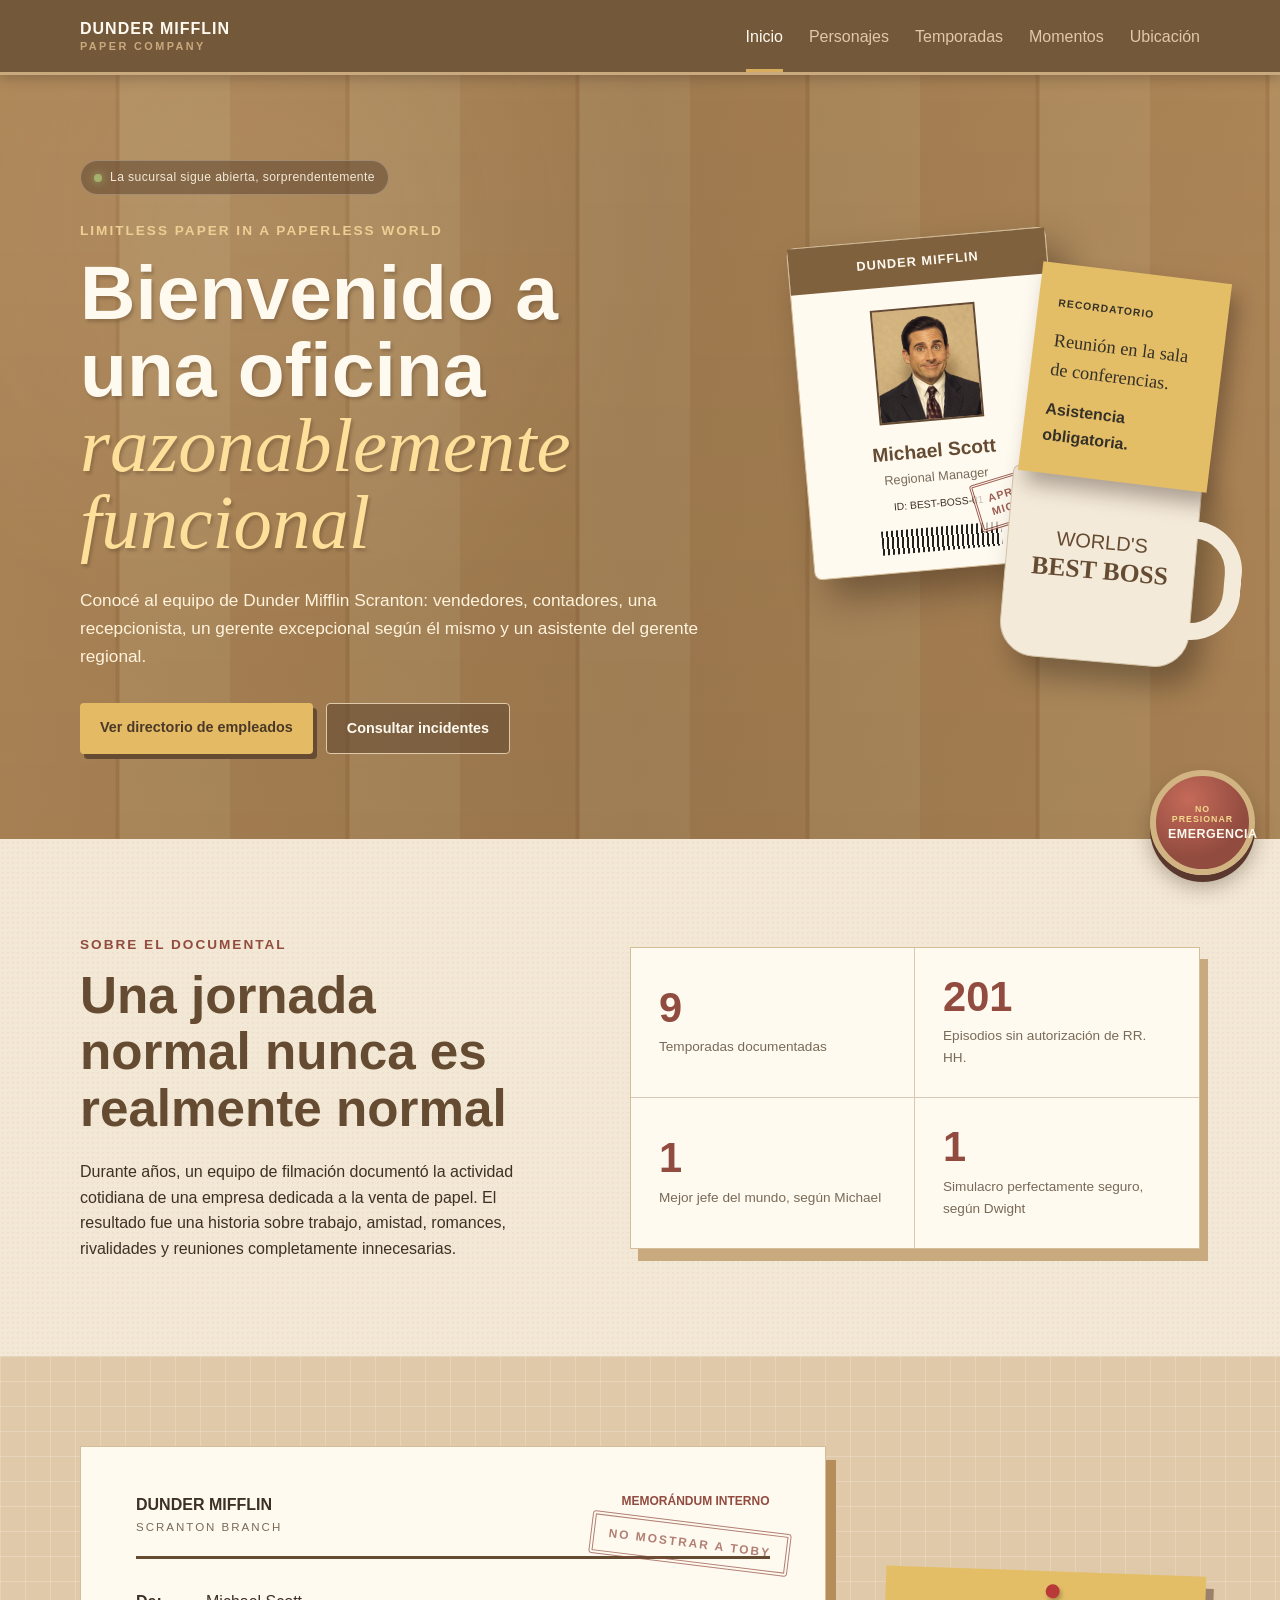
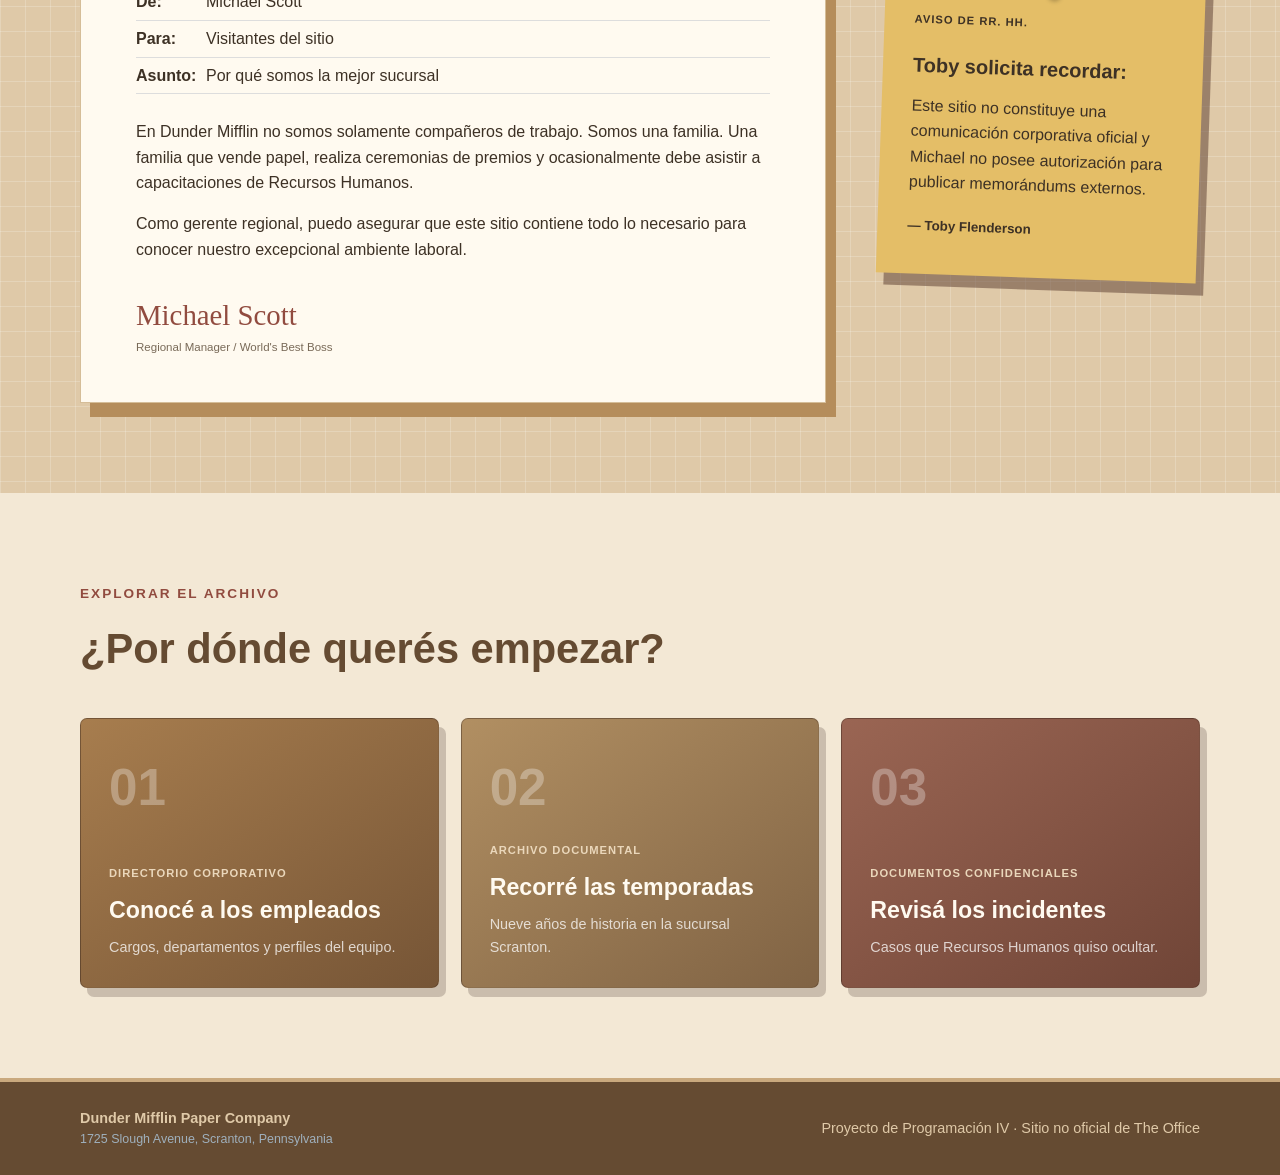
==== index.html @ a6b38ff8 "Agrego ubicacion y menu responsive" ====
<!DOCTYPE html>
<html lang="es">
<head>
    <meta charset="UTF-8">
    <meta name="viewport" content="width=device-width, initial-scale=1.0">

    <title>Dunder Mifflin | Inicio</title>

    <link rel="stylesheet" href="css/styles.css">
</head>

<body>
    <header class="encabezado">
        <div class="contenedor navegacion">
            <a href="index.html" class="logo">
                <span class="logo-principal">DUNDER MIFFLIN</span>
                <span class="logo-secundario">Paper Company</span>
            </a>

            <button
                type="button"
                class="boton-menu"
                aria-label="Abrir menú de navegación"
                aria-expanded="false"
            >
                <span></span>
                <span></span>
                <span></span>
            </button>

            <nav class="navegacion-principal">
                <ul class="menu">
                    <li><a href="index.html" class="activo">Inicio</a></li>
                    <li><a href="pages/personajes.html">Personajes</a></li>
                    <li><a href="pages/temporadas.html">Temporadas</a></li>
                    <li><a href="pages/momentos.html">Momentos</a></li>
                    <li><a href="pages/ubicacion.html">Ubicación</a></li>
                </ul>
            </nav>
        </div>
    </header>

    <main>
        <section class="portada-office">
            <div class="contenedor portada-grid">
                <div class="contenido-portada-office">
                    <div class="estado-sucursal">
                        <span class="indicador-activo"></span>
                        La sucursal sigue abierta, sorprendentemente
                    </div>

                    <p class="etiqueta">Limitless paper in a paperless world</p>

                    <h1>
                        Bienvenido a una oficina
                        <span>razonablemente funcional</span>
                    </h1>

                    <p class="descripcion-portada">
                        Conocé al equipo de Dunder Mifflin Scranton: vendedores,
                        contadores, una recepcionista, un gerente excepcional
                        según él mismo y un asistente del gerente regional.
                    </p>

                    <div class="acciones-portada">
                        <a href="pages/personajes.html" class="boton-principal">
                            Ver directorio de empleados
                        </a>

                        <a href="pages/momentos.html" class="boton-secundario">
                            Consultar incidentes
                        </a>
                    </div>
                </div>

                <div class="escritorio-office">
                    <div class="credencial-michael">
                        <div class="sello-aprobado">
                            Aprobado por<br>
                            Michael Scott
                        </div>
                        <div class="franja-credencial">
                            DUNDER MIFFLIN
                        </div>

                        <div class="foto-credencial">
                            <img
                                src="img/personajes/michael-scott.png"
                                alt="Michael Scott"
                            >
                        </div>

                        <div class="datos-credencial">
                            <strong>Michael Scott</strong>
                            <span>Regional Manager</span>
                            <small>ID: BEST-BOSS-01</small>
                        </div>

                        <div class="codigo-barras"></div>
                    </div>

                    <div class="taza-office">
                        <span>WORLD'S</span>
                        <strong>BEST BOSS</strong>
                    </div>

                    <div class="nota-escritorio">
                        <span>RECORDATORIO</span>
                        <p>Reunión en la sala de conferencias.</p>
                        <strong>Asistencia obligatoria.</strong>
                    </div>
                </div>
            </div>
        </section>

        <section class="resumen-serie contenedor">
            <div class="introduccion-serie">
                <p class="etiqueta">Sobre el documental</p>
                <h2>Una jornada normal nunca es realmente normal</h2>

                <p>
                    Durante años, un equipo de filmación documentó la actividad
                    cotidiana de una empresa dedicada a la venta de papel.
                    El resultado fue una historia sobre trabajo, amistad,
                    romances, rivalidades y reuniones completamente innecesarias.
                </p>
            </div>

            <div class="estadisticas-office">
                <article>
                    <strong>9</strong>
                    <span>Temporadas documentadas</span>
                </article>

                <article>
                    <strong>201</strong>
                    <span>Episodios sin autorización de RR. HH.</span>
                </article>

                <article>
                    <strong>1</strong>
                    <span>Mejor jefe del mundo, según Michael</span>
                </article>

                <article>
                    <strong>1</strong>
                    <span>Simulacro perfectamente seguro, según Dwight</span>
                </article>
            </div>
        </section>

        <section class="mensaje-gerencia">
            <div class="contenedor mensaje-grid">
                <div class="membrete">
                    <div class="sello-confidencial">
                        No mostrar a Toby
                    </div>
                    <div class="cabecera-memo">
                        <div>
                            <strong>DUNDER MIFFLIN</strong>
                            <span>Scranton Branch</span>
                        </div>

                        <span>MEMORÁNDUM INTERNO</span>
                    </div>

                    <dl class="datos-memo">
                        <div>
                            <dt>De:</dt>
                            <dd>Michael Scott</dd>
                        </div>

                        <div>
                            <dt>Para:</dt>
                            <dd>Visitantes del sitio</dd>
                        </div>

                        <div>
                            <dt>Asunto:</dt>
                            <dd>Por qué somos la mejor sucursal</dd>
                        </div>
                    </dl>

                    <div class="texto-memo">
                        <p>
                            En Dunder Mifflin no somos solamente compañeros
                            de trabajo. Somos una familia. Una familia que vende
                            papel, realiza ceremonias de premios y ocasionalmente
                            debe asistir a capacitaciones de Recursos Humanos.
                        </p>

                        <p>
                            Como gerente regional, puedo asegurar que este sitio
                            contiene todo lo necesario para conocer nuestro
                            excepcional ambiente laboral.
                        </p>
                    </div>

                    <div class="firma-michael">
                        Michael Scott
                        <span>Regional Manager / World's Best Boss</span>
                    </div>
                </div>

                <aside class="aviso-toby">
                    <div class="chincheta"></div>
                    <span>AVISO DE RR. HH.</span>

                    <h3>Toby solicita recordar:</h3>

                    <p>
                        Este sitio no constituye una comunicación corporativa
                        oficial y Michael no posee autorización para publicar
                        memorándums externos.
                    </p>

                    <small>— Toby Flenderson</small>
                </aside>
            </div>
        </section>

        <section class="accesos-office">
            <div class="contenedor">
                <div class="titulo-seccion">
                    <div>
                        <p class="etiqueta">Explorar el archivo</p>
                        <h2>¿Por dónde querés empezar?</h2>
                    </div>
                </div>

                <div class="grilla-accesos">
                    <a href="pages/personajes.html" class="acceso acceso-empleados">
                        <span class="numero-acceso">01</span>
                        <div>
                            <span>Directorio corporativo</span>
                            <h3>Conocé a los empleados</h3>
                            <p>Cargos, departamentos y perfiles del equipo.</p>
                        </div>
                    </a>

                    <a href="pages/temporadas.html" class="acceso acceso-temporadas">
                        <span class="numero-acceso">02</span>
                        <div>
                            <span>Archivo documental</span>
                            <h3>Recorré las temporadas</h3>
                            <p>Nueve años de historia en la sucursal Scranton.</p>
                        </div>
                    </a>

                    <a href="pages/momentos.html" class="acceso acceso-incidentes">
                        <span class="numero-acceso">03</span>
                        <div>
                            <span>Documentos confidenciales</span>
                            <h3>Revisá los incidentes</h3>
                            <p>Casos que Recursos Humanos quiso ocultar.</p>
                        </div>
                    </a>
                </div>
            </div>
        </section>
    </main>

    <footer class="pie">
        <div class="contenedor pie-contenido">
            <div>
                <strong>Dunder Mifflin Paper Company</strong>
                <p>1725 Slough Avenue, Scranton, Pennsylvania</p>
            </div>

            <p>Proyecto de Programación IV · Sitio no oficial de The Office</p>
        </div>
    </footer>
    <!-- Botón de emergencia -->

    <button
        type="button"
        id="boton-emergencia"
        class="boton-emergencia"
        aria-label="Activar protocolo de emergencia"
    >
        <span>NO PRESIONAR</span>
        Emergencia
    </button>

    <!-- Ventana de emergencia -->

    <div id="modal-emergencia" class="modal-emergencia" aria-hidden="true">
        <div class="alerta-dwight">
            <button
                type="button"
                id="cerrar-emergencia"
                class="cerrar-emergencia"
                aria-label="Cerrar ventana"
            >
                ×
            </button>

            <div class="icono-alerta">!</div>

            <p class="codigo-alerta">PROTOCOLO SCHRUTE 01</p>

            <h2>¡Se ha declarado una emergencia!</h2>

            <p id="mensaje-emergencia">
                Dwight bloqueó todas las salidas para evaluar tu capacidad
                de supervivencia.
            </p>

            <div id="acciones-emergencia" class="acciones-emergencia">
                <button type="button" id="seguir-dwight">
                    Seguir las instrucciones de Dwight
                </button>

                <button type="button" id="avisar-toby">
                    Avisarle a Toby
                </button>
            </div>

            <div id="resultado-emergencia" class="resultado-emergencia"></div>
        </div>
    </div>
    <script src="js/main.js"></script>
</body>
</html>
---- css/styles.css ----
:root {
    --azul-oscuro: #14213d;
    --azul: #315b7d;
    --azul-claro: #e8f0f5;
    --blanco: #ffffff;
    --gris-claro: #f5f5f2;
    --gris: #667085;
    --negro: #202124;
}

* {
    box-sizing: border-box;
    margin: 0;
    padding: 0;
}

html {
    scroll-behavior: smooth;
}

body {
    min-height: 100vh;
    color: var(--negro);
    background-color: var(--gris-claro);
    font-family: Arial, Helvetica, sans-serif;
    line-height: 1.6;
}

a {
    color: inherit;
    text-decoration: none;
}

.contenedor {
    width: min(1120px, 90%);
    margin-inline: auto;
}

.encabezado {
    position: sticky;
    top: 0;
    z-index: 100;
    color: var(--blanco);
    background-color: var(--azul-oscuro);
    box-shadow: 0 2px 10px rgb(0 0 0 / 15%);
}

.navegacion {
    min-height: 72px;
    display: flex;
    align-items: center;
    justify-content: space-between;
    gap: 30px;
}

.logo {
    font-size: 1.3rem;
    font-weight: 700;
    letter-spacing: 0.4px;
}

.menu {
    display: flex;
    gap: 26px;
    list-style: none;
}

.menu a {
    display: block;
    padding: 24px 0 19px;
    border-bottom: 3px solid transparent;
    color: #dce5ec;
    transition: 0.2s ease;
}

.menu a:hover,
.menu a.activo {
    color: var(--blanco);
    border-color: var(--blanco);
}

.portada {
    min-height: 520px;
    display: grid;
    place-items: center;
    color: var(--blanco);
    background:
        linear-gradient(rgb(20 33 61 / 88%), rgb(20 33 61 / 78%)),
        linear-gradient(135deg, #315b7d, #14213d);
}

.contenido-portada {
    padding-block: 80px;
}

.etiqueta {
    margin-bottom: 12px;
    color: #7da5c2;
    font-size: 0.85rem;
    font-weight: 700;
    letter-spacing: 2px;
    text-transform: uppercase;
}

.portada .etiqueta {
    color: #bad2e3;
}

h1 {
    max-width: 760px;
    font-size: clamp(2.5rem, 7vw, 5rem);
    line-height: 1.05;
}

.descripcion {
    max-width: 680px;
    margin: 24px 0 32px;
    color: #e6edf2;
    font-size: 1.15rem;
}

.boton {
    display: inline-block;
    padding: 13px 24px;
    color: var(--azul-oscuro);
    background-color: var(--blanco);
    border-radius: 5px;
    font-weight: 700;
    transition: 0.2s ease;
}

.boton:hover {
    transform: translateY(-2px);
    box-shadow: 0 8px 20px rgb(0 0 0 / 20%);
}

.presentacion {
    display: grid;
    grid-template-columns: 1.2fr 1fr;
    gap: 70px;
    align-items: center;
    padding-block: 90px;
}

.presentacion h2 {
    margin-bottom: 20px;
    color: var(--azul-oscuro);
    font-size: clamp(2rem, 4vw, 3rem);
    line-height: 1.15;
}

.presentacion p {
    margin-bottom: 15px;
}

.datos-serie {
    display: grid;
    grid-template-columns: repeat(3, 1fr);
    background-color: var(--blanco);
    border-radius: 8px;
    box-shadow: 0 12px 30px rgb(20 33 61 / 10%);
}

.datos-serie article {
    padding: 30px 15px;
    text-align: center;
}

.datos-serie article + article {
    border-left: 1px solid #dfe4e8;
}

.datos-serie strong,
.datos-serie span {
    display: block;
}

.datos-serie strong {
    color: var(--azul);
    font-size: 2rem;
}

.datos-serie span {
    color: var(--gris);
    font-size: 0.9rem;
}

.pie {
    padding: 25px 0;
    color: #cbd5df;
    background-color: var(--azul-oscuro);
    text-align: center;
    font-size: 0.9rem;
}

@media (max-width: 760px) {
    .navegacion {
        padding: 18px 0;
        flex-direction: column;
        gap: 8px;
    }

    .menu {
        flex-wrap: wrap;
        justify-content: center;
        gap: 5px 18px;
    }

    .menu a {
        padding: 8px 0 5px;
    }

    .presentacion {
        grid-template-columns: 1fr;
        gap: 35px;
        padding-block: 60px;
    }

    .datos-serie {
        grid-template-columns: 1fr;
    }

    .datos-serie article + article {
        border-top: 1px solid #dfe4e8;
        border-left: none;
    }
}

/* Página de personajes */

.encabezado-pagina {
    padding: 75px 0;
    color: var(--blanco);
    background:
        linear-gradient(120deg, rgb(20 33 61 / 96%), rgb(49 91 125 / 88%));
}

.encabezado-pagina h1 {
    margin-bottom: 18px;
    font-size: clamp(2.5rem, 6vw, 4.5rem);
}

.encabezado-pagina > .contenedor > p:last-child {
    max-width: 650px;
    color: #dce7ef;
    font-size: 1.1rem;
}

.seccion-personajes {
    padding-block: 75px;
}

.titulo-seccion {
    margin-bottom: 35px;
    display: flex;
    align-items: end;
    justify-content: space-between;
    gap: 25px;
}

.titulo-seccion h2 {
    color: var(--azul-oscuro);
    font-size: clamp(1.8rem, 4vw, 2.6rem);
}

.cantidad-empleados {
    color: var(--gris);
    font-size: 0.9rem;
}

.grilla-personajes {
    display: grid;
    grid-template-columns: repeat(2, 1fr);
    gap: 25px;
}

.tarjeta-personaje {
    display: grid;
    grid-template-columns: 90px 1fr;
    gap: 22px;
    padding: 25px;
    background-color: var(--blanco);
    border: 1px solid #e2e7eb;
    border-radius: 8px;
    box-shadow: 0 8px 20px rgb(20 33 61 / 6%);
    transition: transform 0.2s ease, box-shadow 0.2s ease;
}

.tarjeta-personaje:hover {
    transform: translateY(-4px);
    box-shadow: 0 14px 30px rgb(20 33 61 / 13%);
}

.avatar {
    width: 90px;
    height: 110px;
    display: grid;
    place-items: center;
    color: var(--blanco);
    background:
        repeating-linear-gradient(
            45deg,
            var(--azul),
            var(--azul) 10px,
            #386889 10px,
            #386889 20px
        );
    border-radius: 5px;
    font-size: 1.5rem;
    font-weight: 700;
}

.departamento {
    display: inline-block;
    margin-bottom: 7px;
    color: var(--azul);
    font-size: 0.75rem;
    font-weight: 700;
    letter-spacing: 1px;
    text-transform: uppercase;
}

.informacion-personaje h3 {
    color: var(--azul-oscuro);
    font-size: 1.45rem;
    line-height: 1.2;
}

.cargo {
    margin: 4px 0 12px;
    color: var(--gris);
    font-size: 0.9rem;
}

.informacion-personaje > p:not(.cargo) {
    font-size: 0.95rem;
}

.informacion-personaje blockquote {
    margin-top: 17px;
    padding: 10px 14px;
    color: #4e6070;
    background-color: var(--azul-claro);
    border-left: 3px solid var(--azul);
    font-size: 0.85rem;
    font-style: italic;
}

@media (max-width: 900px) {
    .grilla-personajes {
        grid-template-columns: 1fr;
    }
}

@media (max-width: 520px) {
    .titulo-seccion {
        align-items: start;
        flex-direction: column;
    }

    .tarjeta-personaje {
        grid-template-columns: 1fr;
    }

    .avatar {
        width: 100%;
        height: 120px;
    }
}

/* Página de temporadas */

.seccion-temporadas {
    padding-block: 75px;
}

.grilla-temporadas {
    display: grid;
    grid-template-columns: repeat(3, 1fr);
    gap: 22px;
}

.tarjeta-temporada {
    min-height: 290px;
    padding: 26px;
    display: flex;
    flex-direction: column;
    justify-content: space-between;
    gap: 25px;
    background-color: var(--blanco);
    border: 1px solid #e2e7eb;
    border-top: 4px solid var(--azul);
    border-radius: 7px;
    box-shadow: 0 8px 20px rgb(20 33 61 / 6%);
    transition: 0.2s ease;
}

.tarjeta-temporada:hover {
    transform: translateY(-5px);
    box-shadow: 0 15px 28px rgb(20 33 61 / 13%);
}

.numero-temporada {
    color: #d5e0e8;
    font-size: 3.5rem;
    font-weight: 800;
    line-height: 1;
}

.periodo {
    color: var(--azul);
    font-size: 0.75rem;
    font-weight: 700;
    letter-spacing: 0.6px;
    text-transform: uppercase;
}

.tarjeta-temporada h3 {
    margin: 6px 0 10px;
    color: var(--azul-oscuro);
    font-size: 1.4rem;
}

.tarjeta-temporada p {
    color: #495563;
    font-size: 0.92rem;
}

.episodio-destacado {
    padding-block: 70px;
    color: var(--blanco);
    background-color: var(--azul-oscuro);
}

.contenido-episodio {
    display: grid;
    grid-template-columns: 1.3fr 1fr;
    gap: 70px;
    align-items: center;
}

.contenido-episodio h2 {
    margin-bottom: 15px;
    font-size: clamp(2rem, 5vw, 3.5rem);
}

.contenido-episodio > div:first-child > p:last-child {
    color: #d3dee7;
}

.ficha-episodio {
    padding: 25px;
    background-color: rgb(255 255 255 / 8%);
    border: 1px solid rgb(255 255 255 / 18%);
    border-radius: 7px;
}

.ficha-episodio p + p {
    margin-top: 12px;
}

@media (max-width: 900px) {
    .grilla-temporadas {
        grid-template-columns: repeat(2, 1fr);
    }
}

@media (max-width: 650px) {
    .grilla-temporadas,
    .contenido-episodio {
        grid-template-columns: 1fr;
    }

    .contenido-episodio {
        gap: 35px;
    }
}

/* Página de momentos */

.seccion-momentos {
    padding-block: 75px;
}

.grilla-momentos {
    display: grid;
    grid-template-columns: repeat(3, 1fr);
    gap: 25px;
}

.tarjeta-momento {
    overflow: hidden;
    background-color: var(--blanco);
    border: 1px solid #e2e7eb;
    border-radius: 8px;
    box-shadow: 0 8px 20px rgb(20 33 61 / 7%);
    transition: 0.2s ease;
}

.tarjeta-momento:hover {
    transform: translateY(-5px);
    box-shadow: 0 15px 30px rgb(20 33 61 / 14%);
}

.imagen-momento {
    height: 175px;
    display: flex;
    align-items: end;
    padding: 18px;
    background-color: var(--azul);
}

.imagen-momento span {
    color: rgb(255 255 255 / 75%);
    font-size: 3.5rem;
    font-weight: 800;
    line-height: 1;
}

.momento-incendio {
    background: linear-gradient(135deg, #b14228, #e18640);
}

.momento-chili {
    background: linear-gradient(135deg, #8c3425, #c56d38);
}

.momento-beso {
    background: linear-gradient(135deg, #355c7d, #6c5b7b);
}

.momento-dinner {
    background: linear-gradient(135deg, #4e3a55, #a45a52);
}

.momento-boda {
    background: linear-gradient(135deg, #648fa5, #b9d1da);
}

.momento-despedida {
    background: linear-gradient(135deg, #315b7d, #8bb1c8);
}

.contenido-momento {
    padding: 24px;
}

.temporada-momento {
    color: var(--azul);
    font-size: 0.75rem;
    font-weight: 700;
    letter-spacing: 1px;
    text-transform: uppercase;
}

.contenido-momento h3 {
    margin: 7px 0 12px;
    color: var(--azul-oscuro);
    font-size: 1.35rem;
    line-height: 1.2;
}

.contenido-momento > p {
    min-height: 115px;
    color: #4d5964;
    font-size: 0.92rem;
}

.responsable {
    margin-top: 18px;
    padding-top: 15px;
    border-top: 1px solid #e1e6ea;
}

.responsable span,
.responsable strong {
    display: block;
}

.responsable span {
    color: var(--gris);
    font-size: 0.72rem;
    text-transform: uppercase;
}

.responsable strong {
    color: var(--azul-oscuro);
    font-size: 0.9rem;
}

.seccion-frases {
    padding-block: 80px;
    background-color: var(--azul-claro);
}

.contenido-frases {
    display: grid;
    grid-template-columns: 1fr 1fr;
    gap: 70px;
    align-items: center;
}

.contenido-frases h2 {
    margin-bottom: 15px;
    color: var(--azul-oscuro);
    font-size: clamp(2rem, 5vw, 3.5rem);
}

.nota-frase {
    position: relative;
    min-height: 300px;
    padding: 55px 40px 35px;
    display: flex;
    flex-direction: column;
    justify-content: center;
    background-color: #fff4a8;
    box-shadow: 8px 12px 25px rgb(20 33 61 / 18%);
    transform: rotate(1deg);
}

.cinta {
    position: absolute;
    top: -14px;
    left: 50%;
    width: 110px;
    height: 32px;
    background-color: rgb(255 255 255 / 55%);
    transform: translateX(-50%) rotate(-2deg);
}

.nota-frase blockquote {
    color: #34312b;
    font-family: Georgia, serif;
    font-size: 1.45rem;
    font-style: italic;
    line-height: 1.4;
}

.nota-frase > p {
    margin: 16px 0 25px;
    font-weight: 700;
}

.boton-frase {
    width: fit-content;
    padding: 11px 18px;
    color: var(--blanco);
    background-color: var(--azul-oscuro);
    border: none;
    border-radius: 4px;
    cursor: pointer;
    font-weight: 700;
}

.boton-frase:hover {
    background-color: var(--azul);
}

@media (max-width: 900px) {
    .grilla-momentos {
        grid-template-columns: repeat(2, 1fr);
    }
}

@media (max-width: 650px) {
    .grilla-momentos,
    .contenido-frases {
        grid-template-columns: 1fr;
    }

    .contenido-frases {
        gap: 45px;
    }

    .contenido-momento > p {
        min-height: auto;
    }

    .nota-frase {
        padding-inline: 25px;
    }
}

/* Inicio definitivo */

.logo {
    display: flex;
    flex-direction: column;
    line-height: 1;
}

.logo-principal {
    font-size: 1rem;
    font-weight: 800;
    letter-spacing: 1px;
}

.logo-secundario {
    margin-top: 4px;
    color: #b9c9d5;
    font-size: 0.68rem;
    letter-spacing: 2.4px;
    text-transform: uppercase;
}

.portada-office {
    min-height: 680px;
    display: grid;
    align-items: center;
    overflow: hidden;
    color: var(--blanco);
    background:
        radial-gradient(circle at 80% 20%, rgb(125 165 194 / 24%), transparent 28%),
        linear-gradient(125deg, #101d35 0%, #14213d 55%, #294e6c 100%);
}

.portada-grid {
    padding-block: 85px;
    display: grid;
    grid-template-columns: 1.2fr 0.8fr;
    gap: 70px;
    align-items: center;
}

.estado-sucursal {
    width: fit-content;
    margin-bottom: 25px;
    padding: 7px 13px;
    display: flex;
    align-items: center;
    gap: 8px;
    color: #d6e2ea;
    background-color: rgb(255 255 255 / 8%);
    border: 1px solid rgb(255 255 255 / 14%);
    border-radius: 30px;
    font-size: 0.76rem;
    letter-spacing: 0.4px;
}

.indicador-activo {
    width: 8px;
    height: 8px;
    background-color: #67cf89;
    border-radius: 50%;
    box-shadow: 0 0 10px #67cf89;
}

.contenido-portada-office h1 {
    max-width: 760px;
    font-size: clamp(2.7rem, 6vw, 5.3rem);
    line-height: 1;
}

.contenido-portada-office h1 span {
    display: block;
    color: #91b8d2;
    font-family: Georgia, serif;
    font-style: italic;
    font-weight: 400;
}

.descripcion-portada {
    max-width: 650px;
    margin: 26px 0 33px;
    color: #dce6ed;
    font-size: 1.08rem;
}

.acciones-portada {
    display: flex;
    flex-wrap: wrap;
    gap: 13px;
}

.boton-principal,
.boton-secundario {
    padding: 13px 20px;
    border-radius: 4px;
    font-size: 0.9rem;
    font-weight: 700;
    transition: 0.2s ease;
}

.boton-principal {
    color: var(--azul-oscuro);
    background-color: var(--blanco);
}

.boton-secundario {
    color: var(--blanco);
    border: 1px solid rgb(255 255 255 / 40%);
}

.boton-principal:hover,
.boton-secundario:hover {
    transform: translateY(-2px);
}

.escritorio-office {
    position: relative;
    min-height: 470px;
}

.credencial-michael {
    position: absolute;
    top: 15px;
    left: 20px;
    width: 260px;
    padding-bottom: 18px;
    color: var(--negro);
    background-color: #f8f8f3;
    border-radius: 8px;
    box-shadow: 15px 20px 35px rgb(0 0 0 / 32%);
    transform: rotate(-5deg);
}

.franja-credencial {
    padding: 13px;
    color: var(--blanco);
    background-color: var(--azul);
    text-align: center;
    font-size: 0.8rem;
    font-weight: 800;
    letter-spacing: 1px;
}

.foto-credencial {
    width: 105px;
    height: 115px;
    margin: 22px auto 15px;
    display: grid;
    place-items: center;
    color: #d8e4eb;
    background: linear-gradient(135deg, var(--azul), var(--azul-oscuro));
    font-size: 2rem;
    font-weight: 800;
}

.datos-credencial {
    text-align: center;
}

.datos-credencial strong,
.datos-credencial span,
.datos-credencial small {
    display: block;
}

.datos-credencial strong {
    color: var(--azul-oscuro);
    font-size: 1.2rem;
}

.datos-credencial span {
    color: var(--gris);
    font-size: 0.8rem;
}

.datos-credencial small {
    margin-top: 8px;
    font-size: 0.65rem;
}

.codigo-barras {
    width: 120px;
    height: 24px;
    margin: 15px auto 0;
    background: repeating-linear-gradient(
        90deg,
        #222 0,
        #222 2px,
        transparent 2px,
        transparent 5px
    );
}

.taza-office {
    position: absolute;
    right: 5px;
    bottom: 30px;
    width: 190px;
    height: 190px;
    padding: 53px 20px;
    color: #252525;
    background-color: #f1f0eb;
    border-radius: 7px 7px 35px 35px;
    box-shadow: 14px 18px 30px rgb(0 0 0 / 30%);
    text-align: center;
    transform: rotate(5deg);
}

.taza-office::after {
    content: "";
    position: absolute;
    top: 40px;
    right: -48px;
    width: 55px;
    height: 85px;
    border: 17px solid #f1f0eb;
    border-left: none;
    border-radius: 0 50px 50px 0;
}

.taza-office span,
.taza-office strong {
    display: block;
}

.taza-office span {
    font-size: 1.25rem;
}

.taza-office strong {
    font-family: Georgia, serif;
    font-size: 1.6rem;
    line-height: 1;
}

.nota-escritorio {
    position: absolute;
    top: 50px;
    right: -20px;
    width: 190px;
    padding: 25px 20px;
    color: #353129;
    background-color: #fff3a1;
    box-shadow: 8px 12px 20px rgb(0 0 0 / 22%);
    transform: rotate(7deg);
}

.nota-escritorio span {
    font-size: 0.65rem;
    font-weight: 800;
    letter-spacing: 1px;
}

.nota-escritorio p {
    margin: 12px 0;
    font-family: Georgia, serif;
    font-size: 1.15rem;
}

.resumen-serie {
    padding-block: 95px;
    display: grid;
    grid-template-columns: 1fr 1.2fr;
    gap: 75px;
    align-items: center;
}

.introduccion-serie h2 {
    margin-bottom: 22px;
    color: var(--azul-oscuro);
    font-size: clamp(2rem, 4vw, 3.2rem);
    line-height: 1.1;
}

.estadisticas-office {
    display: grid;
    grid-template-columns: repeat(2, 1fr);
    background-color: var(--blanco);
    border: 1px solid #e1e6ea;
    box-shadow: 0 15px 35px rgb(20 33 61 / 9%);
}

.estadisticas-office article {
    min-height: 150px;
    padding: 28px;
    display: flex;
    flex-direction: column;
    justify-content: center;
}

.estadisticas-office article:nth-child(odd) {
    border-right: 1px solid #e1e6ea;
}

.estadisticas-office article:nth-child(-n + 2) {
    border-bottom: 1px solid #e1e6ea;
}

.estadisticas-office strong {
    color: var(--azul);
    font-size: 2.6rem;
    line-height: 1;
}

.estadisticas-office span {
    margin-top: 8px;
    color: var(--gris);
    font-size: 0.85rem;
}

.mensaje-gerencia {
    padding-block: 90px;
    background-color: #e4e3de;
    background-image:
        linear-gradient(rgb(255 255 255 / 20%) 1px, transparent 1px),
        linear-gradient(90deg, rgb(255 255 255 / 20%) 1px, transparent 1px);
    background-size: 25px 25px;
}

.mensaje-grid {
    display: grid;
    grid-template-columns: 1.4fr 0.6fr;
    gap: 55px;
    align-items: center;
}

.membrete {
    padding: 45px 55px;
    background-color: #fffefa;
    box-shadow: 10px 15px 35px rgb(20 33 61 / 15%);
}

.cabecera-memo {
    padding-bottom: 20px;
    display: flex;
    justify-content: space-between;
    gap: 20px;
    border-bottom: 3px solid var(--azul-oscuro);
}

.cabecera-memo div span {
    display: block;
    color: var(--gris);
    font-size: 0.72rem;
    letter-spacing: 2px;
    text-transform: uppercase;
}

.cabecera-memo > span {
    color: var(--azul);
    font-size: 0.75rem;
    font-weight: 800;
}

.datos-memo {
    margin-block: 25px;
}

.datos-memo div {
    display: grid;
    grid-template-columns: 70px 1fr;
    padding: 5px 0;
    border-bottom: 1px solid #ddd;
}

.datos-memo dt {
    font-weight: 700;
}

.texto-memo p + p {
    margin-top: 15px;
}

.firma-michael {
    margin-top: 30px;
    color: var(--azul);
    font-family: cursive;
    font-size: 1.8rem;
}

.firma-michael span {
    display: block;
    color: var(--gris);
    font-family: Arial, sans-serif;
    font-size: 0.72rem;
}

.aviso-toby {
    position: relative;
    padding: 38px 30px;
    background-color: #fff2a8;
    box-shadow: 8px 12px 25px rgb(20 33 61 / 15%);
    transform: rotate(2deg);
}

.chincheta {
    position: absolute;
    top: 13px;
    left: 50%;
    width: 14px;
    height: 14px;
    background-color: #b93838;
    border-radius: 50%;
    box-shadow: 2px 3px 4px rgb(0 0 0 / 25%);
}

.aviso-toby > span {
    font-size: 0.7rem;
    font-weight: 800;
    letter-spacing: 1px;
}

.aviso-toby h3 {
    margin: 18px 0 12px;
    font-size: 1.25rem;
}

.aviso-toby small {
    display: block;
    margin-top: 20px;
    font-weight: 700;
}

.accesos-office {
    padding-block: 90px;
}

.grilla-accesos {
    display: grid;
    grid-template-columns: repeat(3, 1fr);
    gap: 22px;
}

.acceso {
    min-height: 270px;
    padding: 28px;
    display: flex;
    flex-direction: column;
    justify-content: space-between;
    color: var(--blanco);
    border-radius: 7px;
    transition: 0.25s ease;
}

.acceso:hover {
    transform: translateY(-6px);
}

.acceso-empleados {
    background: linear-gradient(145deg, #223f59, #14213d);
}

.acceso-temporadas {
    background: linear-gradient(145deg, #436f89, #23425a);
}

.acceso-incidentes {
    background: linear-gradient(145deg, #6c5449, #3f302b);
}

.numero-acceso {
    color: rgb(255 255 255 / 30%);
    font-size: 3.2rem;
    font-weight: 800;
}

.acceso div > span {
    color: #c4d6e2;
    font-size: 0.7rem;
    font-weight: 700;
    letter-spacing: 1px;
    text-transform: uppercase;
}

.acceso h3 {
    margin: 7px 0;
    font-size: 1.45rem;
}

.acceso p {
    color: rgb(255 255 255 / 75%);
    font-size: 0.9rem;
}

.pie-contenido {
    display: flex;
    align-items: center;
    justify-content: space-between;
    gap: 35px;
    text-align: left;
}

.pie-contenido div p {
    color: #9fb0bd;
    font-size: 0.78rem;
}

@media (max-width: 950px) {
    .portada-grid,
    .resumen-serie,
    .mensaje-grid {
        grid-template-columns: 1fr;
    }

    .escritorio-office {
        width: min(500px, 100%);
        margin-inline: auto;
    }

    .grilla-accesos {
        grid-template-columns: 1fr;
    }
}

@media (max-width: 650px) {
    .portada-office {
        min-height: auto;
    }

    .escritorio-office {
        min-height: 520px;
    }

    .credencial-michael {
        left: 0;
        width: 225px;
    }

    .nota-escritorio {
        top: 280px;
        right: 0;
    }

    .taza-office {
        right: 45px;
        bottom: 0;
        width: 145px;
        height: 145px;
        padding: 40px 12px;
    }

    .taza-office::after {
        right: -38px;
        width: 45px;
        height: 65px;
    }

    .taza-office span {
        font-size: 1rem;
    }

    .taza-office strong {
        font-size: 1.25rem;
    }

    .estadisticas-office {
        grid-template-columns: 1fr;
    }

    .estadisticas-office article:nth-child(odd) {
        border-right: none;
    }

    .estadisticas-office article {
        border-bottom: 1px solid #e1e6ea;
    }

    .membrete {
        padding: 30px 23px;
    }

    .cabecera-memo,
    .pie-contenido {
        align-items: flex-start;
        flex-direction: column;
    }
}

/* ==================================================
   TEMA MARRÓN — DUNDER MIFFLIN
   ================================================== */

:root {
    --azul-oscuro: #382820;
    --azul: #765542;
    --azul-claro: #e8ddca;
    --blanco: #fffaf0;
    --gris-claro: #ede3d2;
    --gris: #74675e;
    --negro: #29231f;

    --marron-oscuro: #382820;
    --marron: #65483a;
    --marron-medio: #8a6956;
    --marron-claro: #b9987c;
    --beige: #ddd0bc;
    --papel: #f4eddf;
    --papel-claro: #fffaf0;
    --mostaza: #c79a38;
    --bordo: #793f39;
    --verde-oliva: #6f7152;
}

/* Fondo general con apariencia de papel */

body {
    background-color: var(--papel);
    background-image:
        radial-gradient(rgb(101 72 58 / 5%) 1px, transparent 1px);
    background-size: 5px 5px;
}

/* Encabezado */

.encabezado {
    background-color: var(--marron-oscuro);
    border-bottom: 3px solid var(--marron-claro);
    box-shadow: 0 3px 12px rgb(41 35 31 / 28%);
}

.logo-principal {
    color: var(--papel-claro);
}

.logo-secundario {
    color: var(--marron-claro);
}

.menu a {
    color: var(--beige);
}

.menu a:hover,
.menu a.activo {
    color: var(--papel-claro);
    border-color: var(--mostaza);
}

/* Portada con aspecto de escritorio de madera */

.portada-office {
    position: relative;
    background:
        linear-gradient(rgb(45 28 20 / 26%), rgb(45 28 20 / 38%)),
        repeating-linear-gradient(
            90deg,
            #74513f 0,
            #74513f 115px,
            #6a4939 116px,
            #6a4939 120px,
            #7b5845 121px,
            #7b5845 230px
        );
}

.portada-office::before {
    content: "";
    position: absolute;
    inset: 0;
    pointer-events: none;
    background:
        radial-gradient(
            circle at 20% 20%,
            rgb(255 238 204 / 10%),
            transparent 35%
        ),
        linear-gradient(
            90deg,
            transparent,
            rgb(34 20 15 / 10%),
            transparent
        );
}

.portada-grid {
    position: relative;
    z-index: 1;
}

.estado-sucursal {
    color: var(--papel);
    background-color: rgb(56 40 32 / 65%);
    border-color: rgb(255 250 240 / 25%);
}

.indicador-activo {
    background-color: #a4b26d;
    box-shadow: 0 0 10px #a4b26d;
}

.contenido-portada-office .etiqueta {
    color: #edcf94;
}

.contenido-portada-office h1 {
    color: var(--papel-claro);
    text-shadow: 2px 3px 4px rgb(41 25 18 / 28%);
}

.contenido-portada-office h1 span {
    color: #e4bd70;
}

.descripcion-portada {
    color: #f1e6d5;
}

/* Botones */

.boton-principal {
    color: var(--marron-oscuro);
    background-color: var(--mostaza);
    box-shadow: 4px 5px 0 var(--marron-oscuro);
}

.boton-principal:hover {
    background-color: #d7ad4e;
    box-shadow: 2px 3px 0 var(--marron-oscuro);
}

.boton-secundario {
    color: var(--papel-claro);
    background-color: rgb(56 40 32 / 55%);
    border-color: var(--beige);
}

.boton-secundario:hover {
    background-color: var(--marron-oscuro);
}

/* Objetos del escritorio */

.credencial-michael {
    background-color: var(--papel-claro);
    border: 1px solid #d3c1a8;
    box-shadow: 15px 20px 35px rgb(41 24 16 / 40%);
}

.franja-credencial {
    background-color: var(--marron);
}

.foto-credencial {
    color: var(--beige);
    background:
        repeating-linear-gradient(
            45deg,
            var(--marron),
            var(--marron) 10px,
            var(--marron-medio) 10px,
            var(--marron-medio) 20px
        );
}

.datos-credencial strong {
    color: var(--marron-oscuro);
}

.taza-office {
    color: var(--marron-oscuro);
    background-color: #f4ead9;
    border: 1px solid #d5c3a8;
}

.taza-office::after {
    border-color: #f4ead9;
    border-left: none;
}

.nota-escritorio {
    background-color: #e8c86d;
    box-shadow: 8px 12px 20px rgb(41 24 16 / 35%);
}

/* Presentación y estadísticas */

.resumen-serie {
    position: relative;
}

.introduccion-serie h2,
.titulo-seccion h2 {
    color: var(--marron-oscuro);
}

.etiqueta {
    color: var(--bordo);
}

.estadisticas-office {
    background-color: var(--papel-claro);
    border-color: #d7c8b5;
    box-shadow: 8px 12px 0 var(--marron-claro);
}

.estadisticas-office article {
    border-color: #d7c8b5 !important;
}

.estadisticas-office strong {
    color: var(--bordo);
}

/* Memorándum */

.mensaje-gerencia {
    background-color: var(--beige);
    background-image:
        linear-gradient(rgb(255 255 255 / 20%) 1px, transparent 1px),
        linear-gradient(90deg, rgb(255 255 255 / 20%) 1px, transparent 1px);
    background-size: 25px 25px;
}

.membrete {
    background-color: var(--papel-claro);
    border: 1px solid #c9b9a3;
    box-shadow: 10px 14px 0 var(--marron-medio);
}

.cabecera-memo {
    border-color: var(--marron-oscuro);
}

.cabecera-memo > span,
.firma-michael {
    color: var(--bordo);
}

.aviso-toby {
    background-color: #e4c562;
    box-shadow: 8px 12px 0 rgb(101 72 58 / 55%);
}

/* Accesos principales */

.accesos-office {
    background-color: var(--papel);
}

.acceso {
    border: 1px solid rgb(56 40 32 / 30%);
    box-shadow: 7px 9px 0 rgb(56 40 32 / 22%);
}

.acceso:hover {
    box-shadow: 3px 5px 0 rgb(56 40 32 / 30%);
}

.acceso-empleados {
    background: linear-gradient(145deg, #795746, #4f392f);
}

.acceso-temporadas {
    background: linear-gradient(145deg, #82755a, #56503d);
}

.acceso-incidentes {
    background: linear-gradient(145deg, #8a4d43, #5c332e);
}

.acceso div > span {
    color: #ead7bb;
}

/* Resto de las páginas */

.encabezado-pagina {
    background:
        linear-gradient(rgb(56 40 32 / 90%), rgb(56 40 32 / 94%)),
        repeating-linear-gradient(
            90deg,
            #795746 0,
            #795746 100px,
            #65483a 101px,
            #65483a 105px
        );
}

.tarjeta-personaje,
.tarjeta-temporada,
.tarjeta-momento {
    background-color: var(--papel-claro);
    border-color: #d8c8b4;
    box-shadow: 6px 8px 0 rgb(101 72 58 / 17%);
}

.tarjeta-personaje:hover,
.tarjeta-temporada:hover,
.tarjeta-momento:hover {
    box-shadow: 3px 5px 0 rgb(101 72 58 / 28%);
}

.tarjeta-temporada {
    border-top-color: var(--marron-medio);
}

.avatar {
    background:
        repeating-linear-gradient(
            45deg,
            var(--marron),
            var(--marron) 10px,
            var(--marron-medio) 10px,
            var(--marron-medio) 20px
        );
}

.departamento,
.periodo,
.temporada-momento {
    color: var(--bordo);
}

.informacion-personaje h3,
.tarjeta-temporada h3,
.contenido-momento h3 {
    color: var(--marron-oscuro);
}

.informacion-personaje blockquote {
    color: var(--marron);
    background-color: #eee1cb;
    border-color: var(--mostaza);
}

.numero-temporada {
    color: #d8c8b5;
}

.episodio-destacado {
    background-color: var(--marron-oscuro);
}

.seccion-frases {
    background-color: var(--beige);
}

.nota-frase {
    background-color: #e8c86d;
}

.boton-frase {
    background-color: var(--marron-oscuro);
}

.boton-frase:hover {
    background-color: var(--marron);
}

/* Pie */

.pie {
    color: var(--beige);
    background-color: var(--marron-oscuro);
    border-top: 4px solid var(--marron-claro);
}

/* Ajuste de paleta: cartón kraft */

:root {
    --azul-oscuro: #654b32;
    --azul: #9a744b;
    --azul-claro: #eadbc2;
    --blanco: #fffaf0;
    --gris-claro: #eee1ca;
    --gris: #796a58;
    --negro: #3d3125;

    --marron-oscuro: #654b32;
    --marron: #80613e;
    --marron-medio: #b58d5b;
    --marron-claro: #c9a97e;
    --beige: #dfc9a8;
    --papel: #f3e8d5;
    --papel-claro: #fffaf0;
    --mostaza: #d8ae5e;
    --bordo: #914b3f;
    --verde-oliva: #777354;
}

body {
    background-color: #f3e8d5;
}

/* Encabezado color caja de archivo */

.encabezado {
    background-color: #74583a;
    border-bottom-color: #c9a97e;
}

/* Escritorio de cartón kraft */

.portada-office {
    background:
        linear-gradient(rgb(78 57 35 / 12%), rgb(78 57 35 / 18%)),
        repeating-linear-gradient(
            90deg,
            #b98f5d 0,
            #b98f5d 115px,
            #ae8352 116px,
            #ae8352 119px,
            #c09a68 120px,
            #c09a68 230px
        );
}

.contenido-portada-office h1 {
    color: #fffaf0;
    text-shadow: 2px 3px 3px rgb(82 59 35 / 30%);
}

.contenido-portada-office h1 span {
    color: #ffe09a;
}

.descripcion-portada {
    color: #fff3dc;
}

.estado-sucursal {
    background-color: rgb(101 75 50 / 58%);
}

.boton-principal {
    color: #4b3927;
    background-color: #e4ba64;
    box-shadow: 4px 5px 0 #654b32;
}

.boton-secundario {
    background-color: rgb(101 75 50 / 60%);
}

/* Elementos de papel y cartón */

.credencial-michael,
.membrete,
.tarjeta-personaje,
.tarjeta-temporada,
.tarjeta-momento,
.estadisticas-office {
    background-color: #fffaf0;
    border-color: #d5bd98;
}

.franja-credencial {
    background-color: #80613e;
}

.mensaje-gerencia,
.seccion-frases {
    background-color: #dfc9a8;
}

.membrete {
    box-shadow: 10px 14px 0 #b58d5b;
}

.estadisticas-office {
    box-shadow: 8px 12px 0 #c9a97e;
}

.nota-escritorio,
.nota-frase,
.aviso-toby {
    background-color: #e4be67;
}

/* Tarjetas de acceso */

.acceso-empleados {
    background: linear-gradient(145deg, #a77d4e, #765536);
}

.acceso-temporadas {
    background: linear-gradient(145deg, #b18f62, #806344);
}

.acceso-incidentes {
    background: linear-gradient(145deg, #9a6553, #704537);
}

/* Cabecera del resto de las páginas */

.encabezado-pagina {
    background:
        linear-gradient(rgb(101 75 50 / 55%), rgb(101 75 50 / 70%)),
        repeating-linear-gradient(
            90deg,
            #b98f5d 0,
            #b98f5d 100px,
            #ad8250 101px,
            #ad8250 105px
        );
}

.episodio-destacado,
.pie {
    background-color: #654b32;
}

/* Detalles humorísticos */

.credencial-michael,
.membrete {
    position: relative;
}

.sello-aprobado {
    position: absolute;
    right: -38px;
    bottom: 45px;
    z-index: 2;
    padding: 8px 12px;
    color: var(--bordo);
    background-color: rgb(255 250 240 / 82%);
    border: 3px double var(--bordo);
    border-radius: 3px;
    font-size: 0.68rem;
    font-weight: 800;
    letter-spacing: 1px;
    line-height: 1.25;
    text-align: center;
    text-transform: uppercase;
    transform: rotate(-12deg);
    opacity: 0.88;
}

.sello-confidencial {
    position: absolute;
    top: 75px;
    right: 35px;
    padding: 8px 14px;
    color: var(--bordo);
    border: 4px double var(--bordo);
    border-radius: 3px;
    font-size: 0.75rem;
    font-weight: 900;
    letter-spacing: 2px;
    text-transform: uppercase;
    transform: rotate(7deg);
    opacity: 0.7;
}

@media (max-width: 650px) {
    .sello-aprobado {
        right: -10px;
        bottom: 42px;
    }

    .sello-confidencial {
        position: static;
        width: fit-content;
        margin: 0 0 25px auto;
    }
}

/* Interacción: protocolo de emergencia */

.boton-emergencia {
    position: fixed;
    right: 25px;
    bottom: 25px;
    z-index: 150;
    width: 105px;
    height: 105px;
    padding: 12px;
    color: var(--papel-claro);
    background:
        radial-gradient(circle at 35% 25%, #c56a59, var(--bordo) 65%);
    border: 6px solid #d2b482;
    border-radius: 50%;
    box-shadow:
        0 7px 0 #5b382d,
        0 12px 20px rgb(61 40 27 / 35%);
    cursor: pointer;
    font-size: 0.78rem;
    font-weight: 900;
    letter-spacing: 0.5px;
    text-transform: uppercase;
    transition: 0.15s ease;
}

.boton-emergencia span {
    display: block;
    margin-bottom: 3px;
    color: #f3d78c;
    font-size: 0.55rem;
    letter-spacing: 1px;
}

.boton-emergencia:hover {
    transform: translateY(-3px) rotate(-3deg);
    box-shadow:
        0 10px 0 #5b382d,
        0 15px 25px rgb(61 40 27 / 40%);
}

.boton-emergencia:active {
    transform: translateY(6px);
    box-shadow:
        0 2px 0 #5b382d,
        0 5px 10px rgb(61 40 27 / 35%);
}

.modal-emergencia {
    position: fixed;
    inset: 0;
    z-index: 500;
    padding: 20px;
    display: none;
    place-items: center;
    background-color: rgb(40 29 22 / 80%);
    backdrop-filter: blur(3px);
}

.modal-emergencia.visible {
    display: grid;
}

.alerta-dwight {
    position: relative;
    width: min(560px, 100%);
    padding: 45px 40px 38px;
    color: var(--texto);
    background-color: var(--papel-claro);
    border: 8px solid var(--mostaza);
    box-shadow:
        12px 15px 0 var(--marron-oscuro),
        0 25px 60px rgb(0 0 0 / 35%);
    text-align: center;
    animation: aparecer-alerta 0.25s ease-out;
}

@keyframes aparecer-alerta {
    from {
        opacity: 0;
        transform: scale(0.85) rotate(-3deg);
    }

    to {
        opacity: 1;
        transform: scale(1) rotate(0);
    }
}

.cerrar-emergencia {
    position: absolute;
    top: 10px;
    right: 14px;
    padding: 2px 8px;
    color: var(--marron-oscuro);
    background: none;
    border: none;
    cursor: pointer;
    font-size: 2rem;
    line-height: 1;
}

.icono-alerta {
    width: 75px;
    height: 75px;
    margin: 0 auto 18px;
    display: grid;
    place-items: center;
    color: var(--papel-claro);
    background-color: var(--bordo);
    border-radius: 50%;
    font-size: 3rem;
    font-weight: 900;
}

.codigo-alerta {
    color: var(--bordo);
    font-size: 0.72rem;
    font-weight: 900;
    letter-spacing: 2px;
}

.alerta-dwight h2 {
    margin: 8px 0 15px;
    color: var(--marron-oscuro);
    font-size: clamp(1.7rem, 5vw, 2.5rem);
    line-height: 1.1;
}

.alerta-dwight > p:not(.codigo-alerta) {
    max-width: 440px;
    margin-inline: auto;
}

.acciones-emergencia {
    margin-top: 27px;
    display: flex;
    justify-content: center;
    flex-wrap: wrap;
    gap: 12px;
}

.acciones-emergencia button {
    padding: 12px 16px;
    border: 2px solid var(--marron-oscuro);
    border-radius: 3px;
    cursor: pointer;
    font-weight: 700;
}

#seguir-dwight {
    color: var(--papel-claro);
    background-color: var(--marron-oscuro);
}

#avisar-toby {
    color: var(--marron-oscuro);
    background-color: var(--papel);
}

.acciones-emergencia button:hover {
    transform: translateY(-2px);
}

.resultado-emergencia {
    display: none;
    margin-top: 25px;
    padding: 18px;
    background-color: #ead8b9;
    border-left: 5px solid var(--bordo);
    text-align: left;
}

.resultado-emergencia.visible {
    display: block;
}

.resultado-emergencia strong {
    display: block;
    margin-bottom: 5px;
    color: var(--bordo);
    text-transform: uppercase;
}

body.modal-abierto {
    overflow: hidden;
}

@media (max-width: 650px) {
    .boton-emergencia {
        right: 15px;
        bottom: 15px;
        width: 85px;
        height: 85px;
        border-width: 4px;
        font-size: 0.65rem;
    }

    .alerta-dwight {
        padding: 42px 22px 30px;
    }

    .acciones-emergencia {
        flex-direction: column;
    }

    .acciones-emergencia button {
        width: 100%;
    }
}

/* Interacción: empleado del mes */

.empleado-del-mes {
    margin-top: 80px;
    padding: 45px;
    display: grid;
    grid-template-columns: 0.9fr 1.1fr;
    gap: 55px;
    align-items: center;
    background-color: var(--beige);
    border: 2px dashed var(--marron-medio);
    box-shadow: 8px 10px 0 rgb(101 75 50 / 18%);
}

.explicacion-premio h2 {
    margin-bottom: 16px;
    color: var(--marron-oscuro);
    font-size: clamp(2rem, 4vw, 3rem);
    line-height: 1.1;
}

.explicacion-premio > p:last-of-type {
    max-width: 480px;
}

.explicacion-premio small {
    display: block;
    margin-top: 20px;
    color: var(--bordo);
    font-weight: 700;
}

.maquina-premio {
    overflow: hidden;
    background-color: var(--papel-claro);
    border: 3px solid var(--marron-oscuro);
    box-shadow: 7px 8px 0 var(--marron-medio);
}

.cabecera-maquina {
    padding: 11px;
    color: var(--papel-claro);
    background-color: var(--marron-oscuro);
    text-align: center;
    font-size: 0.7rem;
    font-weight: 900;
    letter-spacing: 1.5px;
}

.pantalla-empleado {
    min-height: 145px;
    padding: 25px;
    display: flex;
    align-items: center;
    gap: 22px;
    background:
        linear-gradient(rgb(255 250 240 / 88%), rgb(255 250 240 / 88%)),
        repeating-linear-gradient(
            0deg,
            var(--marron-claro) 0,
            var(--marron-claro) 1px,
            transparent 1px,
            transparent 5px
        );
}

.iniciales-ganador {
    width: 80px;
    height: 90px;
    flex-shrink: 0;
    display: grid;
    place-items: center;
    color: var(--papel-claro);
    background-color: var(--marron-medio);
    border: 3px solid var(--marron-oscuro);
    font-size: 1.8rem;
    font-weight: 900;
}

.pantalla-empleado small,
.pantalla-empleado strong,
.pantalla-empleado div > span {
    display: block;
}

.pantalla-empleado small {
    color: var(--gris);
    text-transform: uppercase;
}

.pantalla-empleado strong {
    margin: 3px 0;
    color: var(--marron-oscuro);
    font-size: 1.35rem;
}

.pantalla-empleado div > span {
    color: var(--gris);
    font-size: 0.85rem;
}

.elegir-empleado {
    width: calc(100% - 40px);
    margin: 5px 20px 20px;
    padding: 13px;
    color: var(--papel-claro);
    background-color: var(--bordo);
    border: 2px solid #68352d;
    box-shadow: 0 4px 0 #68352d;
    cursor: pointer;
    font-weight: 900;
    text-transform: uppercase;
}

.elegir-empleado:hover {
    background-color: #a85b4d;
}

.elegir-empleado:active {
    transform: translateY(4px);
    box-shadow: none;
}

.elegir-empleado:disabled {
    cursor: wait;
    opacity: 0.7;
}

.resultado-premio {
    display: none;
    margin: 0 20px 25px;
    padding: 15px;
    color: var(--bordo);
    background-color: #f1dfb6;
    border: 3px double var(--bordo);
    font-size: 0.85rem;
    font-weight: 800;
    text-align: center;
    text-transform: uppercase;
    transform: rotate(-1deg);
}

.resultado-premio.visible {
    display: block;
}

.pantalla-empleado.seleccionando {
    animation: vibrar-pantalla 0.12s linear infinite;
}

@keyframes vibrar-pantalla {
    0% {
        transform: translateX(0);
    }

    25% {
        transform: translateX(-2px);
    }

    50% {
        transform: translateX(2px);
    }

    75% {
        transform: translateX(-1px);
    }

    100% {
        transform: translateX(0);
    }
}

@media (max-width: 800px) {
    .empleado-del-mes {
        padding: 30px 22px;
        grid-template-columns: 1fr;
        gap: 35px;
    }
}

@media (max-width: 460px) {
    .pantalla-empleado {
        align-items: flex-start;
        flex-direction: column;
    }

    .iniciales-ganador {
        width: 100%;
        height: 75px;
    }
}

/* Interacción: recomendador de episodios */

.recomendador-episodios {
    position: relative;
    margin-top: 80px;
    padding: 40px;
    background-color: var(--papel-claro);
    border: 2px solid var(--marron-medio);
    box-shadow: 9px 11px 0 var(--marron-claro);
}

.encabezado-recomendador {
    display: flex;
    justify-content: space-between;
    gap: 40px;
}

.encabezado-recomendador h2 {
    margin-bottom: 12px;
    color: var(--marron-oscuro);
    font-size: clamp(2rem, 4vw, 3rem);
}

.encabezado-recomendador > div:first-child {
    max-width: 650px;
}

.sello-productividad {
    width: 190px;
    height: fit-content;
    padding: 10px;
    color: var(--bordo);
    border: 4px double var(--bordo);
    font-size: 0.65rem;
    font-weight: 900;
    letter-spacing: 1px;
    text-align: center;
    text-transform: uppercase;
    transform: rotate(5deg);
}

.opciones-animo {
    margin-block: 32px;
    display: flex;
    flex-wrap: wrap;
    gap: 12px;
}

.opcion-animo {
    padding: 11px 15px;
    color: var(--marron-oscuro);
    background-color: var(--beige);
    border: 2px solid var(--marron-medio);
    border-radius: 3px;
    cursor: pointer;
    font-weight: 700;
    transition: 0.15s ease;
}

.opcion-animo span {
    margin-right: 5px;
}

.opcion-animo:hover,
.opcion-animo.activa {
    color: var(--papel-claro);
    background-color: var(--marron);
    transform: translateY(-2px);
}

.resultado-recomendacion {
    min-height: 165px;
    padding: 24px;
    display: grid;
    grid-template-columns: 105px 1fr;
    gap: 25px;
    align-items: center;
    background-color: var(--papel);
    border: 2px dashed var(--marron-medio);
}

.caratula-episodio {
    width: 105px;
    height: 115px;
    display: grid;
    place-items: center;
    color: var(--papel-claro);
    background:
        repeating-linear-gradient(
            45deg,
            var(--marron),
            var(--marron) 12px,
            var(--marron-medio) 12px,
            var(--marron-medio) 24px
        );
    border: 3px solid var(--marron-oscuro);
}

.caratula-episodio span {
    font-size: 2.3rem;
    font-weight: 900;
}

.temporada-recomendada {
    color: var(--bordo);
    font-size: 0.72rem;
    font-weight: 900;
    letter-spacing: 1px;
    text-transform: uppercase;
}

.resultado-recomendacion h3 {
    margin: 5px 0 9px;
    color: var(--marron-oscuro);
    font-size: 1.6rem;
}

.resultado-recomendacion.cambiando {
    animation: cambiar-expediente 0.3s ease;
}

@keyframes cambiar-expediente {
    from {
        opacity: 0;
        transform: translateY(8px);
    }

    to {
        opacity: 1;
        transform: translateY(0);
    }
}

@media (max-width: 650px) {
    .recomendador-episodios {
        padding: 28px 20px;
    }

    .encabezado-recomendador {
        flex-direction: column;
    }

    .sello-productividad {
        align-self: flex-end;
    }

    .opciones-animo {
        display: grid;
        grid-template-columns: 1fr;
    }

    .resultado-recomendacion {
        grid-template-columns: 1fr;
    }

    .caratula-episodio {
        width: 100%;
        height: 85px;
    }
}

/* Fotografías de personajes */

.avatar {
    position: relative;
    overflow: hidden;
    padding: 0;
    background-color: var(--marron-medio);
    border: 3px solid var(--marron-oscuro);
    box-shadow: 3px 4px 0 var(--marron-claro);
}

.avatar img {
    width: 100%;
    height: 100%;
    display: block;
    object-fit: cover;
    object-position: center top;
    filter: sepia(18%) saturate(85%);
    transition:
        transform 0.25s ease,
        filter 0.25s ease;
}

.tarjeta-personaje:hover .avatar img {
    transform: scale(1.07);
    filter: sepia(0%) saturate(100%);
}

.avatar::after {
    content: "";
    position: absolute;
    inset: 0;
    pointer-events: none;
    border: 1px solid rgb(255 255 255 / 30%);
}

@media (max-width: 520px) {
    .avatar {
        height: 240px;
    }
}

.foto-credencial {
    overflow: hidden;
    padding: 0;
    border: 2px solid var(--marron-oscuro);
}

.foto-credencial img {
    width: 100%;
    height: 100%;
    display: block;
    object-fit: cover;
    object-position: center top;
    filter: sepia(20%);
}

/* Página de ubicación */

.seccion-ubicacion {
    padding-block: 75px 90px;
}

.sello-visita {
    max-width: 190px;
    padding: 9px 12px;
    color: var(--bordo);
    border: 4px double var(--bordo);
    font-size: 0.65rem;
    font-weight: 900;
    letter-spacing: 1px;
    text-align: center;
    text-transform: uppercase;
    transform: rotate(4deg);
}

.selector-ubicacion {
    margin-bottom: 25px;
    display: flex;
    flex-wrap: wrap;
    gap: 10px;
}

.boton-ubicacion {
    padding: 12px 18px;
    color: var(--marron-oscuro);
    background-color: var(--beige);
    border: 2px solid var(--marron-medio);
    border-radius: 3px;
    cursor: pointer;
    font-weight: 800;
}

.boton-ubicacion:hover,
.boton-ubicacion.activo {
    color: var(--papel-claro);
    background-color: var(--marron);
}

.mapa-y-ficha {
    display: grid;
    grid-template-columns: 1.35fr 0.65fr;
    gap: 30px;
    align-items: stretch;
}

.contenedor-mapa {
    position: relative;
    min-height: 520px;
    overflow: hidden;
    background-color: var(--marron-claro);
    border: 8px solid var(--papel-claro);
    box-shadow: 8px 10px 0 var(--marron-claro);
}

.contenedor-mapa iframe {
    width: 100%;
    height: 100%;
    min-height: 504px;
    display: block;
    border: none;
    filter: sepia(25%) saturate(80%);
}

.etiqueta-mapa {
    position: absolute;
    left: 20px;
    bottom: 20px;
    max-width: calc(100% - 40px);
    padding: 13px 18px;
    color: var(--papel-claro);
    background-color: rgb(101 75 50 / 90%);
    box-shadow: 4px 5px 0 rgb(61 49 37 / 40%);
}

.etiqueta-mapa span,
.etiqueta-mapa strong {
    display: block;
}

.etiqueta-mapa span {
    color: #e5c985;
    font-size: 0.65rem;
    font-weight: 900;
    letter-spacing: 1.5px;
}

.etiqueta-mapa strong {
    font-size: 1.05rem;
}

.ficha-ubicacion {
    position: relative;
    background-color: var(--papel-claro);
    border: 2px solid var(--marron-oscuro);
    box-shadow: 7px 9px 0 var(--marron-medio);
}

.encabezado-ficha {
    padding: 13px;
    color: var(--papel-claro);
    background-color: var(--marron-oscuro);
    text-align: center;
    font-size: 0.7rem;
    font-weight: 900;
    letter-spacing: 1.5px;
}

.contenido-ficha {
    padding: 30px;
}

.estado-ubicacion {
    color: var(--bordo);
    font-size: 0.7rem;
    font-weight: 900;
    letter-spacing: 1px;
    text-transform: uppercase;
}

.contenido-ficha h3 {
    margin: 7px 0 12px;
    color: var(--marron-oscuro);
    font-size: 1.7rem;
    line-height: 1.1;
}

.contenido-ficha address {
    margin-bottom: 25px;
    color: var(--gris);
    font-style: normal;
}

.datos-ubicacion {
    border-top: 1px solid #d8c5a6;
}

.datos-ubicacion div {
    padding: 14px 0;
    border-bottom: 1px solid #d8c5a6;
}

.datos-ubicacion span,
.datos-ubicacion strong {
    display: block;
}

.datos-ubicacion span {
    color: var(--gris);
    font-size: 0.68rem;
    text-transform: uppercase;
}

.datos-ubicacion strong {
    color: var(--marron-oscuro);
    font-size: 0.9rem;
}

.aclaracion-ubicacion {
    margin-top: 25px;
    padding: 13px;
    background-color: var(--beige);
    border-left: 4px solid var(--bordo);
    font-size: 0.82rem;
}

.sello-ubicacion {
    position: absolute;
    right: 18px;
    bottom: 17px;
    padding: 7px 10px;
    color: var(--bordo);
    border: 3px double var(--bordo);
    font-size: 0.58rem;
    font-weight: 900;
    letter-spacing: 1px;
    text-align: center;
    text-transform: uppercase;
    transform: rotate(-7deg);
    opacity: 0.72;
}

.instrucciones-visita {
    padding-block: 80px;
    background-color: var(--beige);
}

.grilla-normas {
    display: grid;
    grid-template-columns: repeat(4, 1fr);
    gap: 20px;
}

.grilla-normas article {
    padding: 25px;
    background-color: var(--papel-claro);
    border-top: 4px solid var(--marron-medio);
    box-shadow: 5px 7px 0 rgb(101 75 50 / 18%);
}

.grilla-normas article > span {
    color: var(--marron-claro);
    font-size: 2rem;
    font-weight: 900;
}

.grilla-normas h3 {
    margin: 8px 0 10px;
    color: var(--marron-oscuro);
    font-size: 1.1rem;
}

.grilla-normas p {
    color: var(--gris);
    font-size: 0.87rem;
}

@media (max-width: 950px) {
    .mapa-y-ficha {
        grid-template-columns: 1fr;
    }

    .grilla-normas {
        grid-template-columns: repeat(2, 1fr);
    }
}

@media (max-width: 600px) {
    .selector-ubicacion {
        display: grid;
    }

    .boton-ubicacion {
        width: 100%;
    }

    .contenedor-mapa {
        min-height: 400px;
    }

    .contenedor-mapa iframe {
        min-height: 384px;
    }

    .grilla-normas {
        grid-template-columns: 1fr;
    }
}

/* Menú responsive */

.boton-menu {
    display: none;
    width: 46px;
    height: 42px;
    padding: 9px;
    background-color: transparent;
    border: 2px solid var(--marron-claro);
    border-radius: 3px;
    cursor: pointer;
}

.boton-menu span {
    width: 100%;
    height: 3px;
    display: block;
    background-color: var(--papel-claro);
    transition:
        transform 0.25s ease,
        opacity 0.25s ease;
}

.boton-menu span + span {
    margin-top: 6px;
}

.boton-menu.abierto span:nth-child(1) {
    transform: translateY(9px) rotate(45deg);
}

.boton-menu.abierto span:nth-child(2) {
    opacity: 0;
}

.boton-menu.abierto span:nth-child(3) {
    transform: translateY(-9px) rotate(-45deg);
}

@media (max-width: 820px) {
    .navegacion {
        position: relative;
        min-height: 68px;
        padding: 12px 0;
        flex-direction: row;
    }

    .boton-menu {
        display: block;
    }

    .navegacion-principal {
        position: absolute;
        top: 100%;
        right: 0;
        left: 0;
        display: none;
        background-color: var(--marron-oscuro);
        border-top: 1px solid var(--marron-medio);
        box-shadow: 0 8px 15px rgb(41 30 20 / 25%);
    }

    .navegacion-principal.visible {
        display: block;
    }

    .menu {
        width: min(1120px, 90%);
        margin-inline: auto;
        padding: 10px 0 18px;
        display: block;
    }

    .menu li {
        border-bottom: 1px solid rgb(255 250 240 / 12%);
    }

    .menu a {
        padding: 13px 5px;
        border-bottom: none;
    }

    .menu a:hover,
    .menu a.activo {
        padding-left: 13px;
        color: var(--papel-claro);
        background-color: rgb(255 250 240 / 7%);
        border-left: 4px solid var(--mostaza);
    }
}
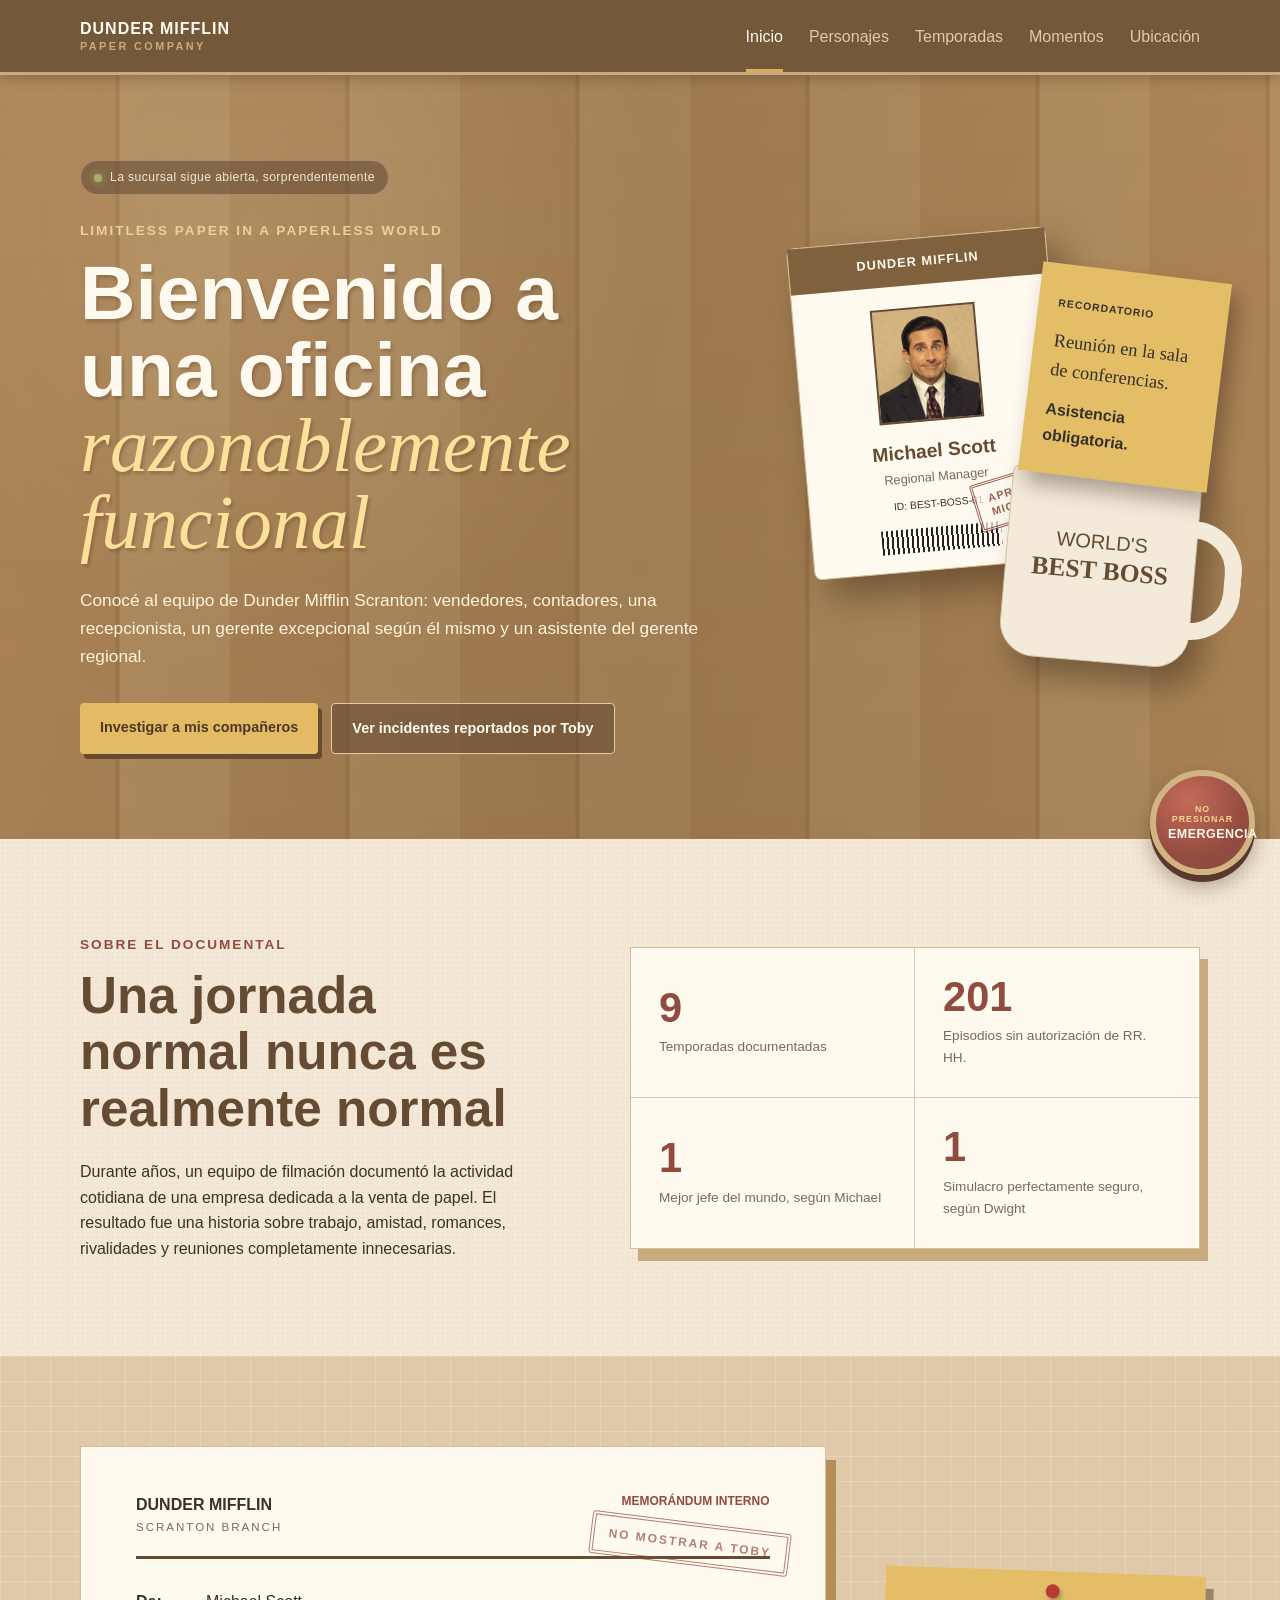
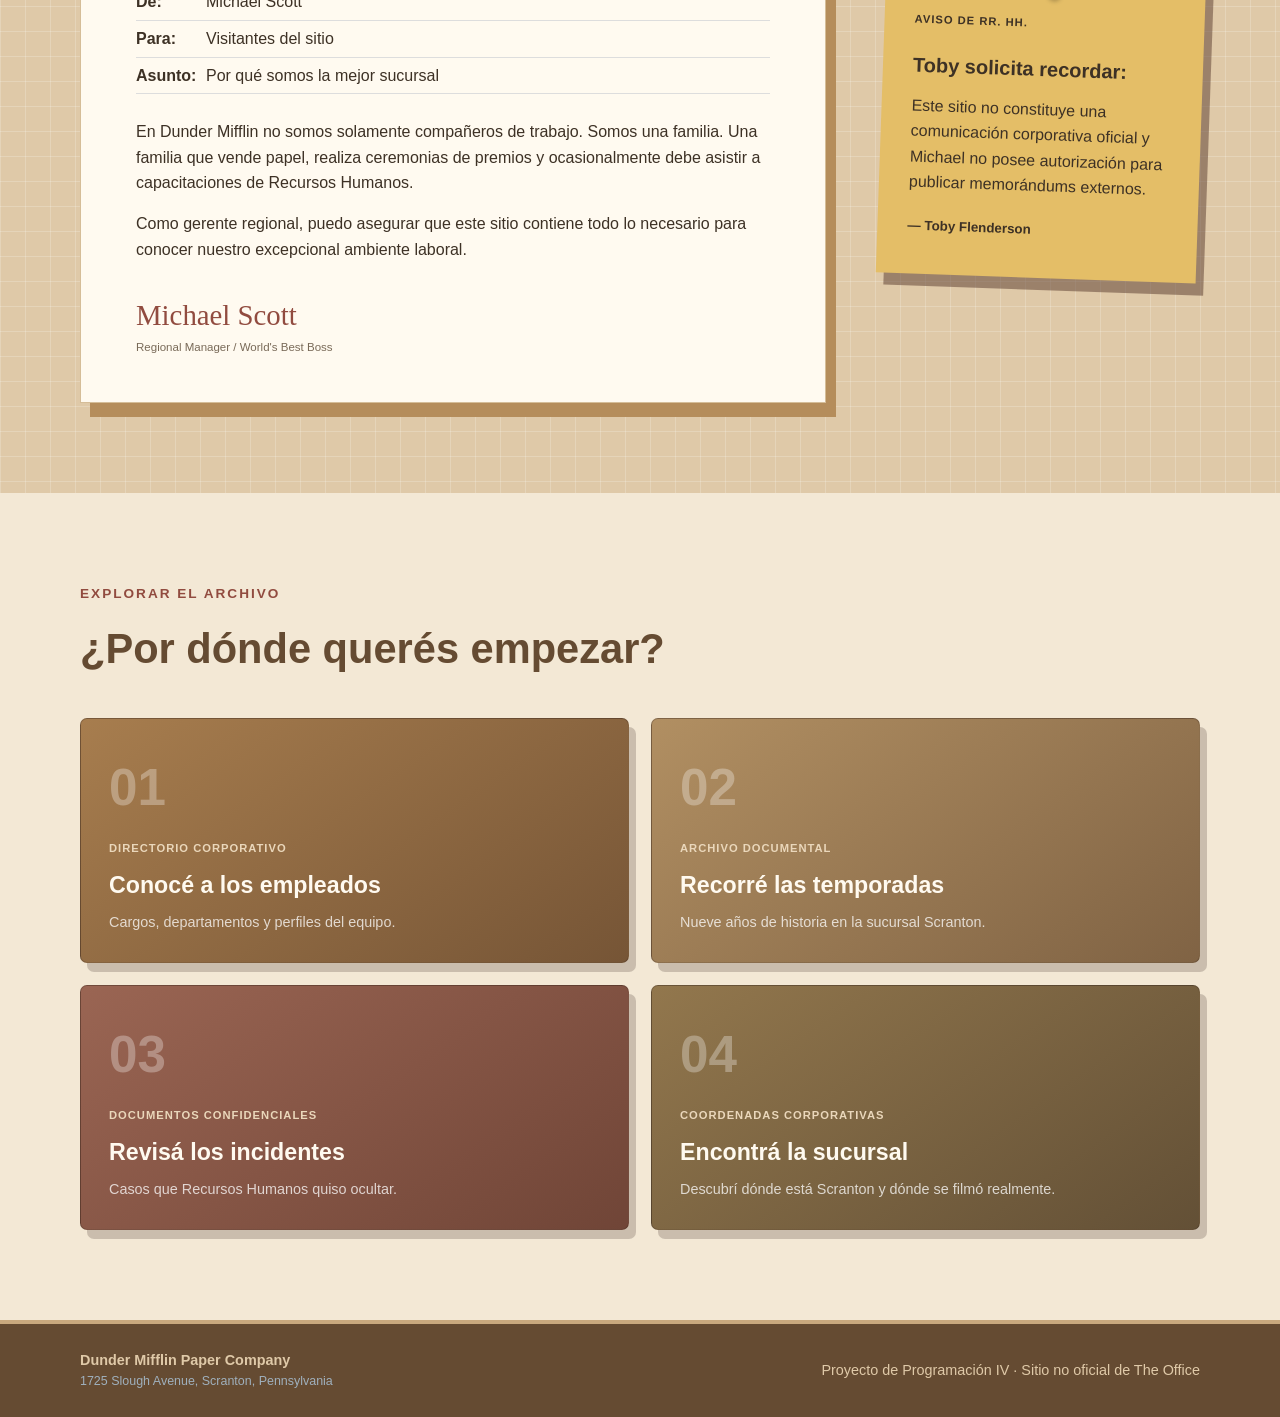
==== commit 442d2f4f: "Unifico encabezados y agrego acceso a ubicacion" ====
--- a/index.html
+++ b/index.html
@@ -1,5 +1,6 @@
 <!DOCTYPE html>
 <html lang="es">
+
 <head>
     <meta charset="UTF-8">
     <meta name="viewport" content="width=device-width, initial-scale=1.0">
@@ -17,12 +18,7 @@
                 <span class="logo-secundario">Paper Company</span>
             </a>
 
-            <button
-                type="button"
-                class="boton-menu"
-                aria-label="Abrir menú de navegación"
-                aria-expanded="false"
-            >
+            <button type="button" class="boton-menu" aria-label="Abrir menú de navegación" aria-expanded="false">
                 <span></span>
                 <span></span>
                 <span></span>
@@ -64,11 +60,11 @@
 
                     <div class="acciones-portada">
                         <a href="pages/personajes.html" class="boton-principal">
-                            Ver directorio de empleados
+                            Investigar a mis compañeros
                         </a>
 
                         <a href="pages/momentos.html" class="boton-secundario">
-                            Consultar incidentes
+                            Ver incidentes reportados por Toby
                         </a>
                     </div>
                 </div>
@@ -84,10 +80,7 @@
                         </div>
 
                         <div class="foto-credencial">
-                            <img
-                                src="img/personajes/michael-scott.png"
-                                alt="Michael Scott"
-                            >
+                            <img src="img/personajes/michael-scott.png" alt="Michael Scott">
                         </div>
 
                         <div class="datos-credencial">
@@ -231,6 +224,7 @@
                 <div class="grilla-accesos">
                     <a href="pages/personajes.html" class="acceso acceso-empleados">
                         <span class="numero-acceso">01</span>
+
                         <div>
                             <span>Directorio corporativo</span>
                             <h3>Conocé a los empleados</h3>
@@ -240,6 +234,7 @@
 
                     <a href="pages/temporadas.html" class="acceso acceso-temporadas">
                         <span class="numero-acceso">02</span>
+
                         <div>
                             <span>Archivo documental</span>
                             <h3>Recorré las temporadas</h3>
@@ -249,10 +244,23 @@
 
                     <a href="pages/momentos.html" class="acceso acceso-incidentes">
                         <span class="numero-acceso">03</span>
+
                         <div>
                             <span>Documentos confidenciales</span>
                             <h3>Revisá los incidentes</h3>
                             <p>Casos que Recursos Humanos quiso ocultar.</p>
+                        </div>
+                    </a>
+
+                    <a href="pages/ubicacion.html" class="acceso acceso-ubicacion">
+                        <span class="numero-acceso">04</span>
+
+                        <div>
+                            <span>Coordenadas corporativas</span>
+                            <h3>Encontrá la sucursal</h3>
+                            <p>
+                                Descubrí dónde está Scranton y dónde se filmó realmente.
+                            </p>
                         </div>
                     </a>
                 </div>
@@ -272,12 +280,7 @@
     </footer>
     <!-- Botón de emergencia -->
 
-    <button
-        type="button"
-        id="boton-emergencia"
-        class="boton-emergencia"
-        aria-label="Activar protocolo de emergencia"
-    >
+    <button type="button" id="boton-emergencia" class="boton-emergencia" aria-label="Activar protocolo de emergencia">
         <span>NO PRESIONAR</span>
         Emergencia
     </button>
@@ -286,12 +289,7 @@
 
     <div id="modal-emergencia" class="modal-emergencia" aria-hidden="true">
         <div class="alerta-dwight">
-            <button
-                type="button"
-                id="cerrar-emergencia"
-                class="cerrar-emergencia"
-                aria-label="Cerrar ventana"
-            >
+            <button type="button" id="cerrar-emergencia" class="cerrar-emergencia" aria-label="Cerrar ventana">
                 ×
             </button>
 
@@ -321,4 +319,5 @@
     </div>
     <script src="js/main.js"></script>
 </body>
+
 </html>
--- a/css/styles.css
+++ b/css/styles.css
@@ -2801,4 +2801,24 @@
         background-color: rgb(255 250 240 / 7%);
         border-left: 4px solid var(--mostaza);
     }
+}
+
+/* Ajustes finales de los accesos del inicio */
+
+.grilla-accesos {
+    grid-template-columns: repeat(2, 1fr);
+}
+
+.acceso {
+    min-height: 245px;
+}
+
+.acceso-ubicacion {
+    background: linear-gradient(145deg, #92774d, #635036);
+}
+
+@media (max-width: 700px) {
+    .grilla-accesos {
+        grid-template-columns: 1fr;
+    }
 }
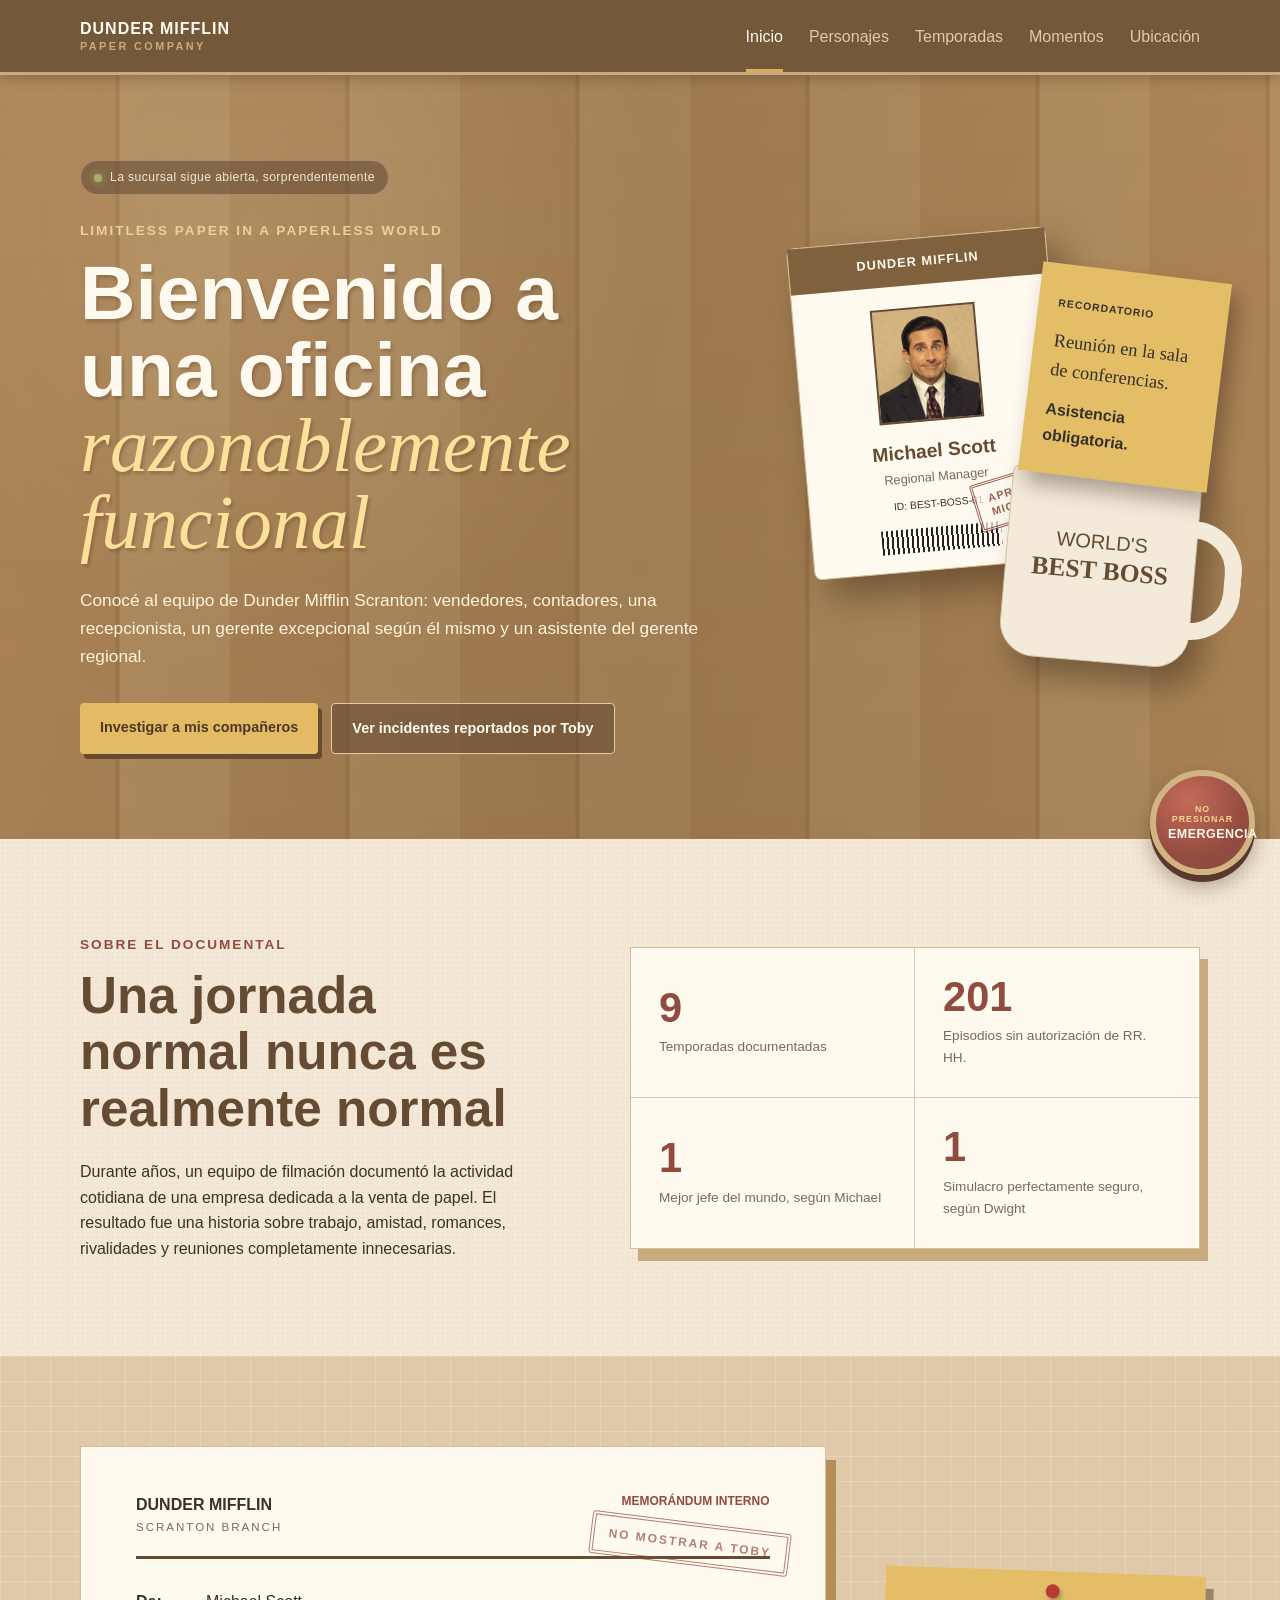
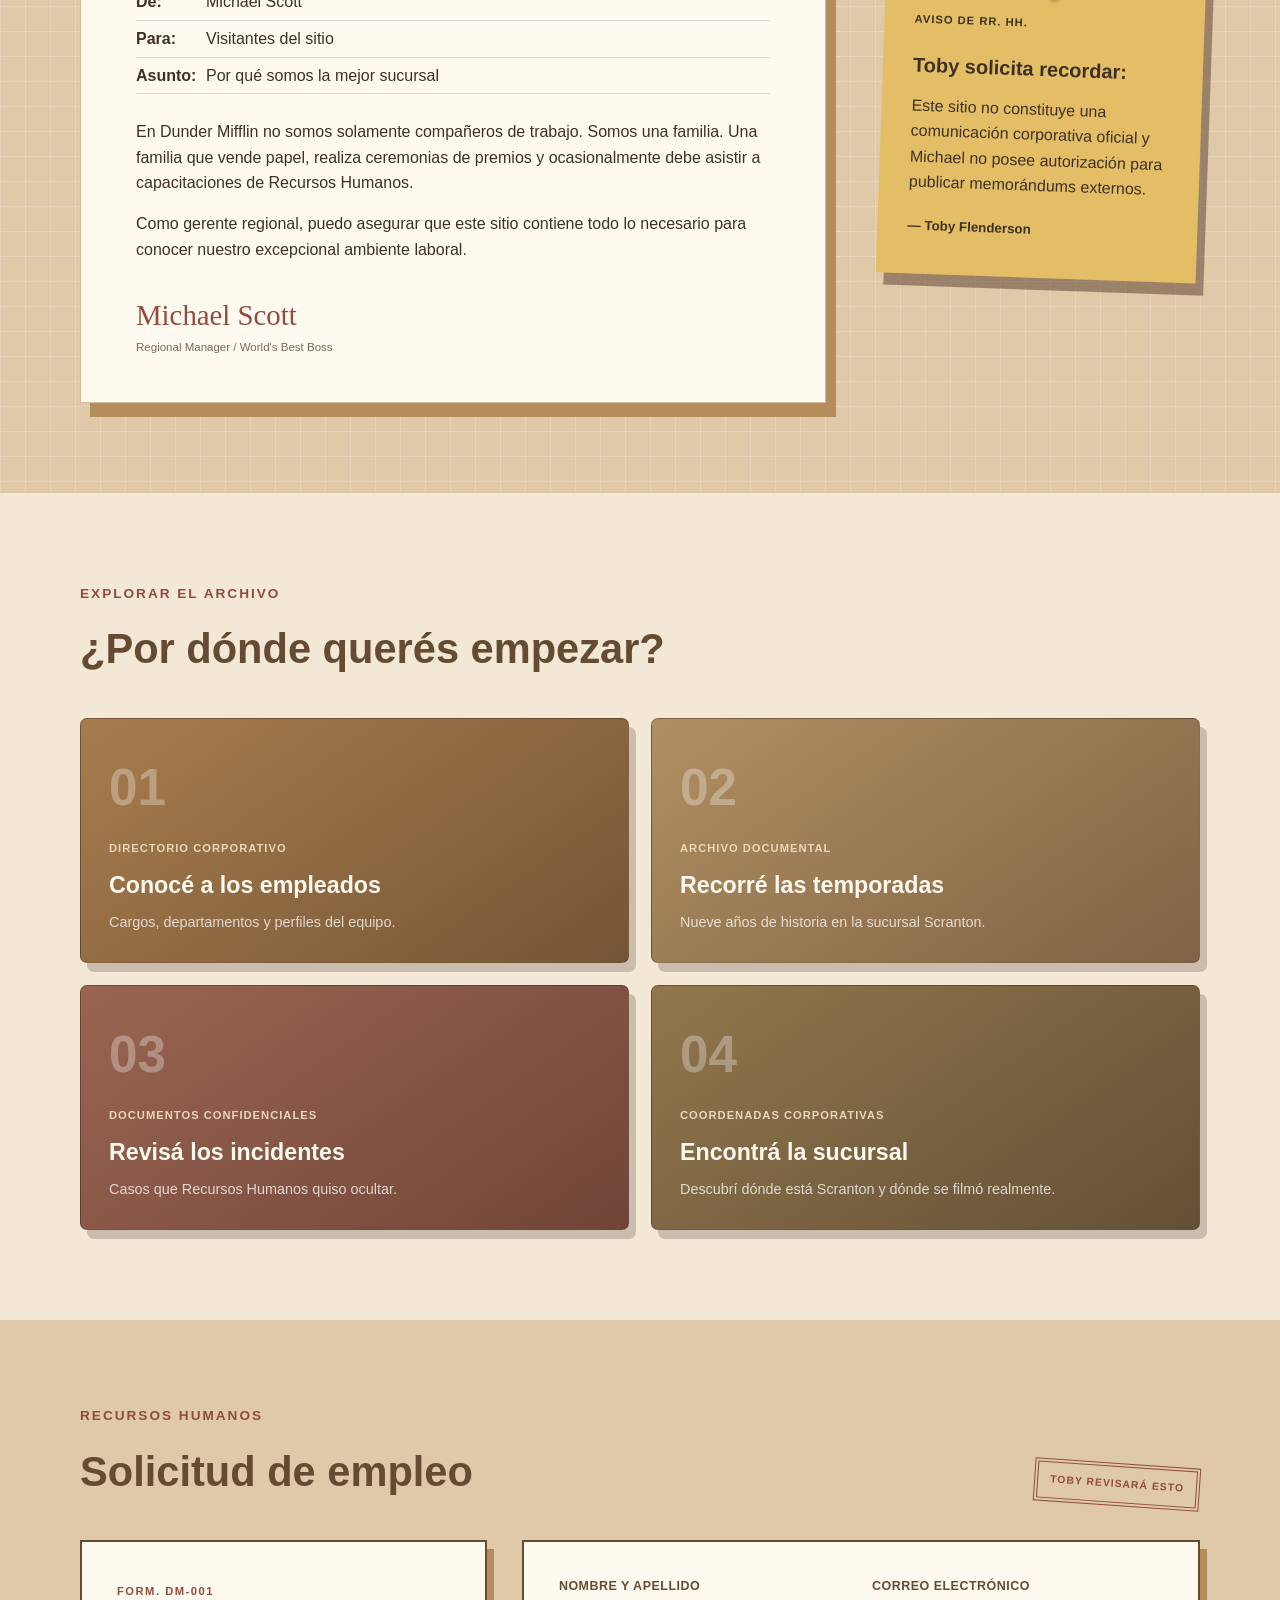
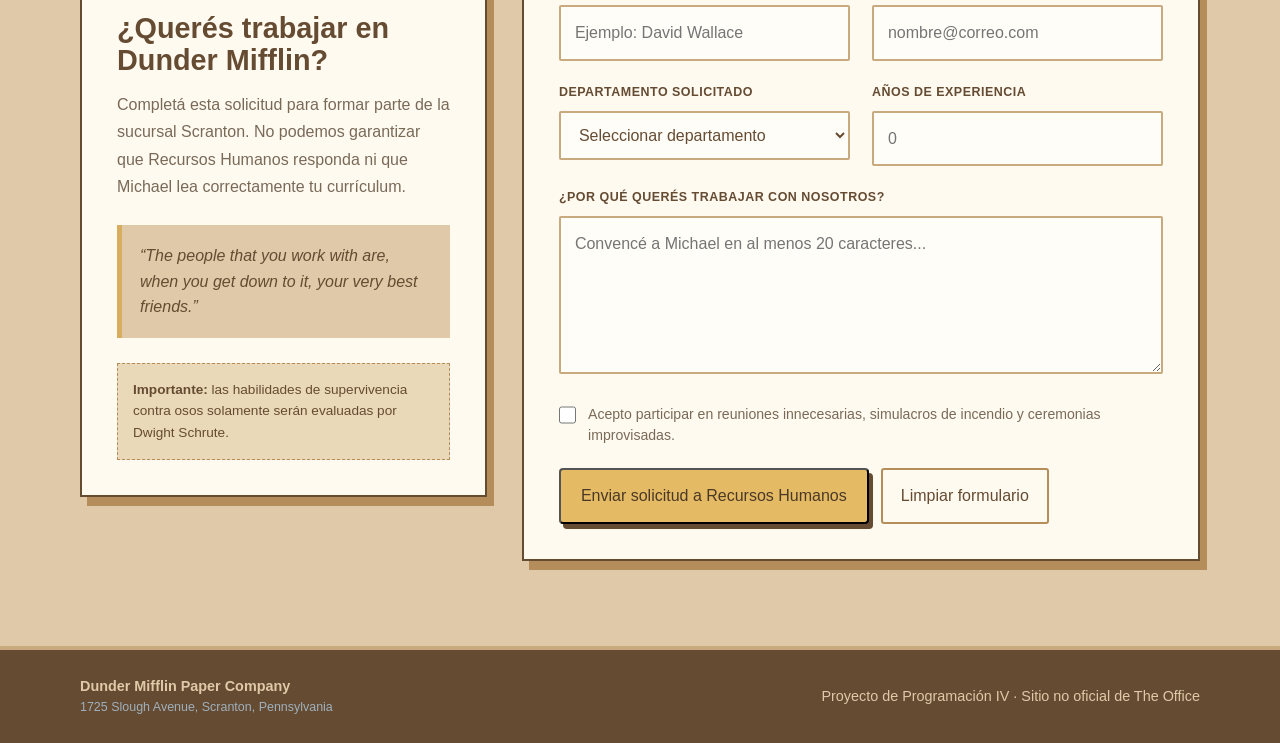
==== commit e376f04d: "Agrego formulario de solicitud de empleo" ====
--- a/index.html
+++ b/index.html
@@ -266,6 +266,129 @@
                 </div>
             </div>
         </section>
+        <section class="seccion-solicitud">
+            <div class="contenedor">
+                <div class="titulo-seccion">
+                    <div>
+                        <p class="etiqueta">Recursos Humanos</p>
+                        <h2>Solicitud de empleo</h2>
+                    </div>
+
+                    <div class="sello-solicitud">
+                        Toby revisará esto
+                    </div>
+                </div>
+
+                <div class="solicitud-contenido">
+                    <div class="introduccion-solicitud">
+                        <span class="numero-formulario">FORM. DM-001</span>
+
+                        <h3>¿Querés trabajar en Dunder Mifflin?</h3>
+
+                        <p>
+                            Completá esta solicitud para formar parte de la sucursal
+                            Scranton. No podemos garantizar que Recursos Humanos
+                            responda ni que Michael lea correctamente tu currículum.
+                        </p>
+
+                        <blockquote>
+                            “The people that you work with are, when you get down
+                            to it, your very best friends.”
+                        </blockquote>
+
+                        <div class="advertencia-solicitud">
+                            <strong>Importante:</strong>
+                            las habilidades de supervivencia contra osos solamente
+                            serán evaluadas por Dwight Schrute.
+                        </div>
+                    </div>
+
+                    <form id="formulario-empleo" class="formulario-empleo">
+                        <div class="campo-formulario">
+                            <label for="nombre-candidato">
+                                Nombre y apellido
+                            </label>
+
+                            <input type="text" id="nombre-candidato" name="nombre" placeholder="Ejemplo: David Wallace"
+                                required>
+                        </div>
+
+                        <div class="campo-formulario">
+                            <label for="correo-candidato">
+                                Correo electrónico
+                            </label>
+
+                            <input type="email" id="correo-candidato" name="correo" placeholder="nombre@correo.com"
+                                required>
+                        </div>
+
+                        <div class="campo-formulario">
+                            <label for="departamento-candidato">
+                                Departamento solicitado
+                            </label>
+
+                            <select id="departamento-candidato" name="departamento" required>
+                                <option value="">Seleccionar departamento</option>
+                                <option value="Ventas">Ventas</option>
+                                <option value="Contabilidad">Contabilidad</option>
+                                <option value="Recepción">Recepción</option>
+                                <option value="Recursos Humanos">
+                                    Recursos Humanos
+                                </option>
+                                <option value="Control de calidad">
+                                    Control de calidad
+                                </option>
+                                <option value="Asistente del gerente regional">
+                                    Asistente del gerente regional
+                                </option>
+                            </select>
+                        </div>
+
+                        <div class="campo-formulario">
+                            <label for="experiencia-candidato">
+                                Años de experiencia
+                            </label>
+
+                            <input type="number" id="experiencia-candidato" name="experiencia" min="0" max="50"
+                                placeholder="0" required>
+                        </div>
+
+                        <div class="campo-formulario campo-completo">
+                            <label for="motivacion-candidato">
+                                ¿Por qué querés trabajar con nosotros?
+                            </label>
+
+                            <textarea id="motivacion-candidato" name="motivacion" rows="5" minlength="20"
+                                placeholder="Convencé a Michael en al menos 20 caracteres..." required></textarea>
+                        </div>
+
+                        <div class="campo-completo">
+                            <label class="confirmacion-formulario">
+                                <input type="checkbox" id="acepta-condiciones" required>
+
+                                <span>
+                                    Acepto participar en reuniones innecesarias,
+                                    simulacros de incendio y ceremonias improvisadas.
+                                </span>
+                            </label>
+                        </div>
+
+                        <div class="campo-completo acciones-formulario">
+                            <button type="submit" class="boton-principal">
+                                Enviar solicitud a Recursos Humanos
+                            </button>
+
+                            <button type="reset" class="boton-limpiar">
+                                Limpiar formulario
+                            </button>
+                        </div>
+
+                        <div id="respuesta-formulario" class="respuesta-formulario" role="status" aria-live="polite">
+                        </div>
+                    </form>
+                </div>
+            </div>
+        </section>
     </main>
 
     <footer class="pie">
--- a/css/styles.css
+++ b/css/styles.css
@@ -2821,4 +2821,204 @@
     .grilla-accesos {
         grid-template-columns: 1fr;
     }
+}
+
+/* Formulario de solicitud de empleo */
+
+.seccion-solicitud {
+    padding-block: 85px;
+    background-color: var(--beige);
+}
+
+.sello-solicitud {
+    max-width: 175px;
+    padding: 9px 12px;
+    color: var(--bordo);
+    border: 4px double var(--bordo);
+    font-size: 0.65rem;
+    font-weight: 900;
+    letter-spacing: 1px;
+    text-align: center;
+    text-transform: uppercase;
+    transform: rotate(4deg);
+}
+
+.solicitud-contenido {
+    display: grid;
+    grid-template-columns: 0.75fr 1.25fr;
+    gap: 35px;
+    align-items: start;
+}
+
+.introduccion-solicitud,
+.formulario-empleo {
+    background-color: var(--papel-claro);
+    border: 2px solid var(--marron-oscuro);
+    box-shadow: 7px 9px 0 var(--marron-medio);
+}
+
+.introduccion-solicitud {
+    padding: 35px;
+}
+
+.numero-formulario {
+    color: var(--bordo);
+    font-size: 0.7rem;
+    font-weight: 900;
+    letter-spacing: 1.5px;
+}
+
+.introduccion-solicitud h3 {
+    margin: 10px 0 15px;
+    color: var(--marron-oscuro);
+    font-size: 1.8rem;
+    line-height: 1.1;
+}
+
+.introduccion-solicitud p {
+    color: var(--gris);
+    line-height: 1.7;
+}
+
+.introduccion-solicitud blockquote {
+    margin: 25px 0;
+    padding: 18px;
+    color: var(--marron-oscuro);
+    background-color: var(--beige);
+    border-left: 5px solid var(--mostaza);
+    font-style: italic;
+}
+
+.advertencia-solicitud {
+    padding: 15px;
+    color: var(--marron-oscuro);
+    background-color: #ead9b8;
+    border: 1px dashed var(--marron-medio);
+    font-size: 0.85rem;
+}
+
+.formulario-empleo {
+    padding: 35px;
+    display: grid;
+    grid-template-columns: repeat(2, 1fr);
+    gap: 22px;
+}
+
+.campo-formulario label {
+    margin-bottom: 8px;
+    display: block;
+    color: var(--marron-oscuro);
+    font-size: 0.78rem;
+    font-weight: 900;
+    letter-spacing: 0.5px;
+    text-transform: uppercase;
+}
+
+.campo-formulario input,
+.campo-formulario select,
+.campo-formulario textarea {
+    width: 100%;
+    padding: 13px 14px;
+    color: var(--marron-oscuro);
+    background-color: #fffdf7;
+    border: 2px solid var(--marron-claro);
+    border-radius: 2px;
+    font: inherit;
+}
+
+.campo-formulario textarea {
+    min-height: 125px;
+    resize: vertical;
+}
+
+.campo-formulario input:focus,
+.campo-formulario select:focus,
+.campo-formulario textarea:focus {
+    outline: 3px solid rgb(194 145 52 / 25%);
+    border-color: var(--mostaza);
+}
+
+.campo-completo {
+    grid-column: 1 / -1;
+}
+
+.confirmacion-formulario {
+    display: flex;
+    gap: 12px;
+    align-items: flex-start;
+    color: var(--gris);
+    cursor: pointer;
+    font-size: 0.88rem;
+    line-height: 1.5;
+}
+
+.confirmacion-formulario input {
+    width: 18px;
+    height: 18px;
+    margin-top: 2px;
+    accent-color: var(--bordo);
+}
+
+.acciones-formulario {
+    display: flex;
+    flex-wrap: wrap;
+    gap: 12px;
+}
+
+.acciones-formulario button {
+    font: inherit;
+    cursor: pointer;
+}
+
+.boton-limpiar {
+    padding: 12px 18px;
+    color: var(--marron-oscuro);
+    background-color: transparent;
+    border: 2px solid var(--marron-medio);
+    border-radius: 3px;
+    font-weight: 800;
+}
+
+.boton-limpiar:hover {
+    background-color: var(--beige);
+}
+
+.respuesta-formulario {
+    grid-column: 1 / -1;
+    display: none;
+    padding: 18px;
+    color: var(--marron-oscuro);
+    background-color: #e8d7ad;
+    border: 2px dashed var(--bordo);
+    font-weight: 700;
+    line-height: 1.5;
+}
+
+.respuesta-formulario.visible {
+    display: block;
+}
+
+@media (max-width: 850px) {
+    .solicitud-contenido {
+        grid-template-columns: 1fr;
+    }
+}
+
+@media (max-width: 600px) {
+    .formulario-empleo {
+        padding: 25px;
+        grid-template-columns: 1fr;
+    }
+
+    .campo-completo {
+        grid-column: auto;
+    }
+
+    .acciones-formulario {
+        display: grid;
+    }
+
+    .acciones-formulario button {
+        width: 100%;
+    }
 }
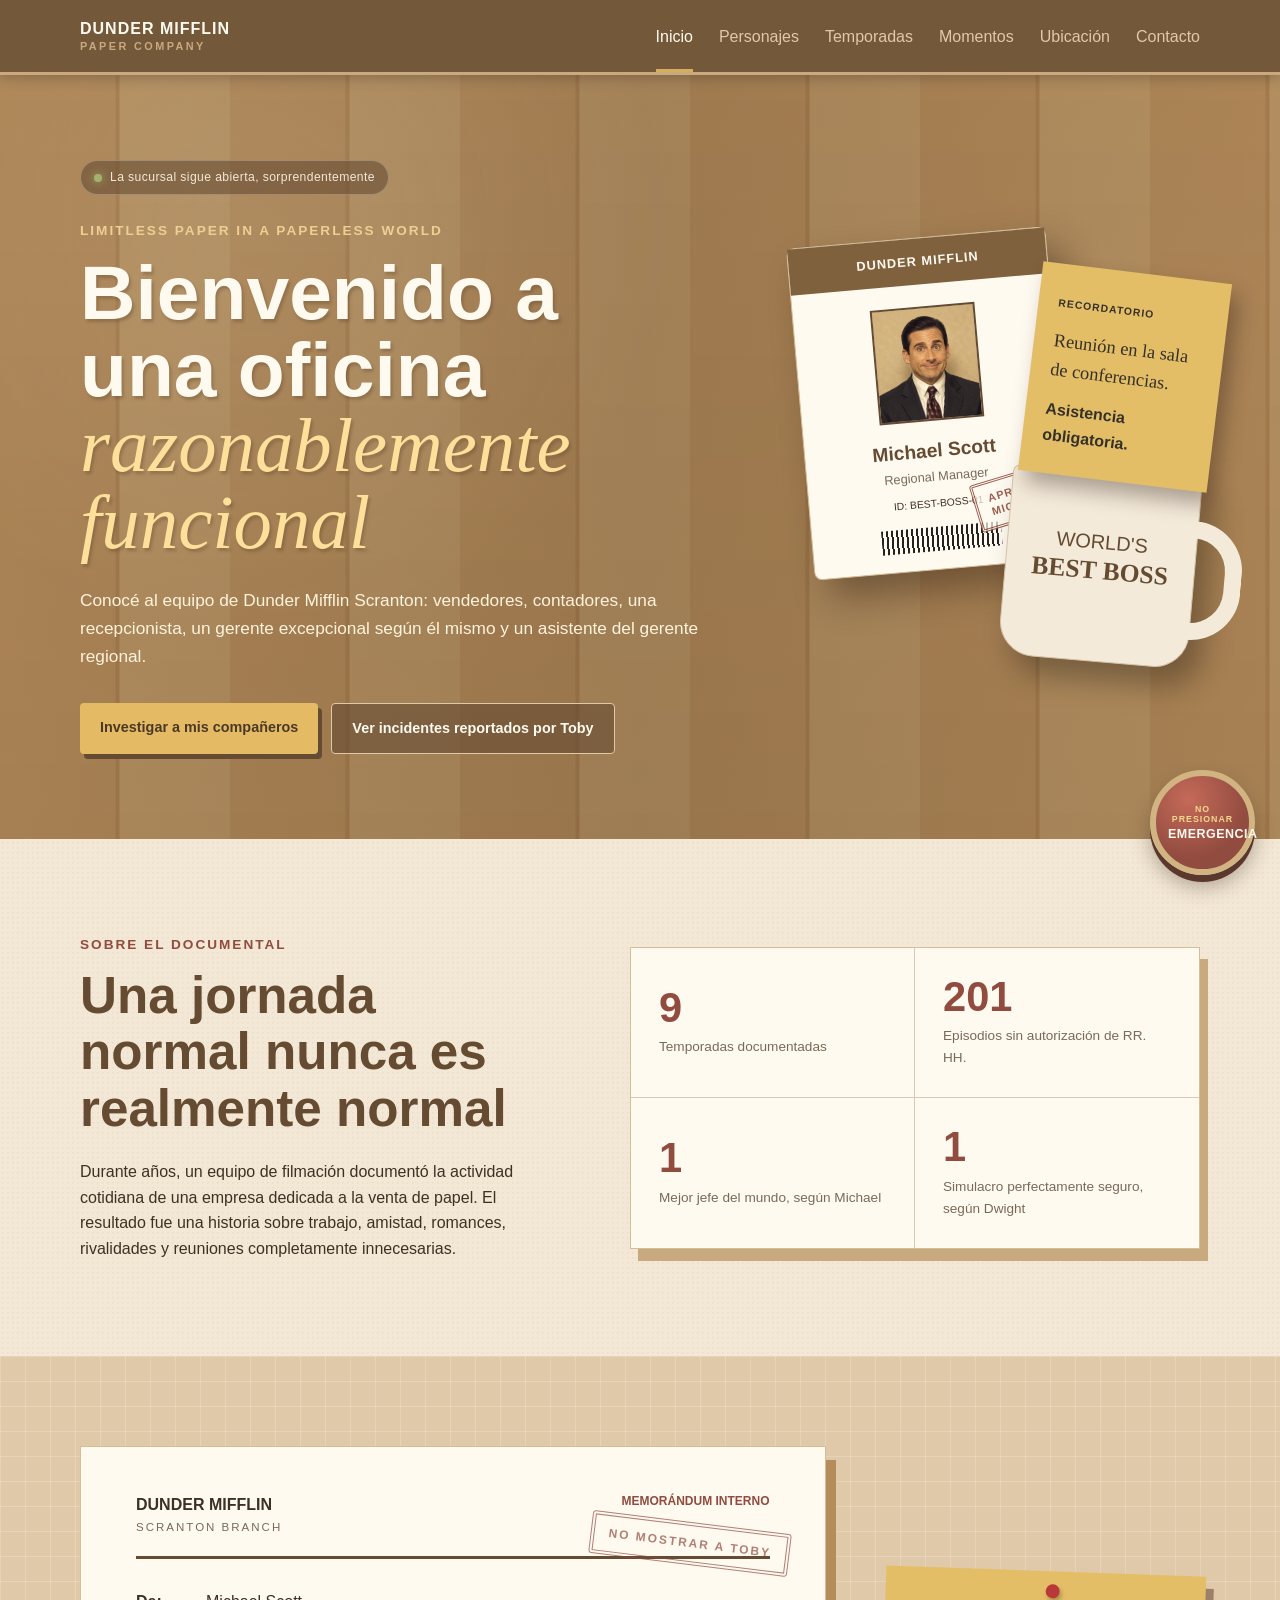
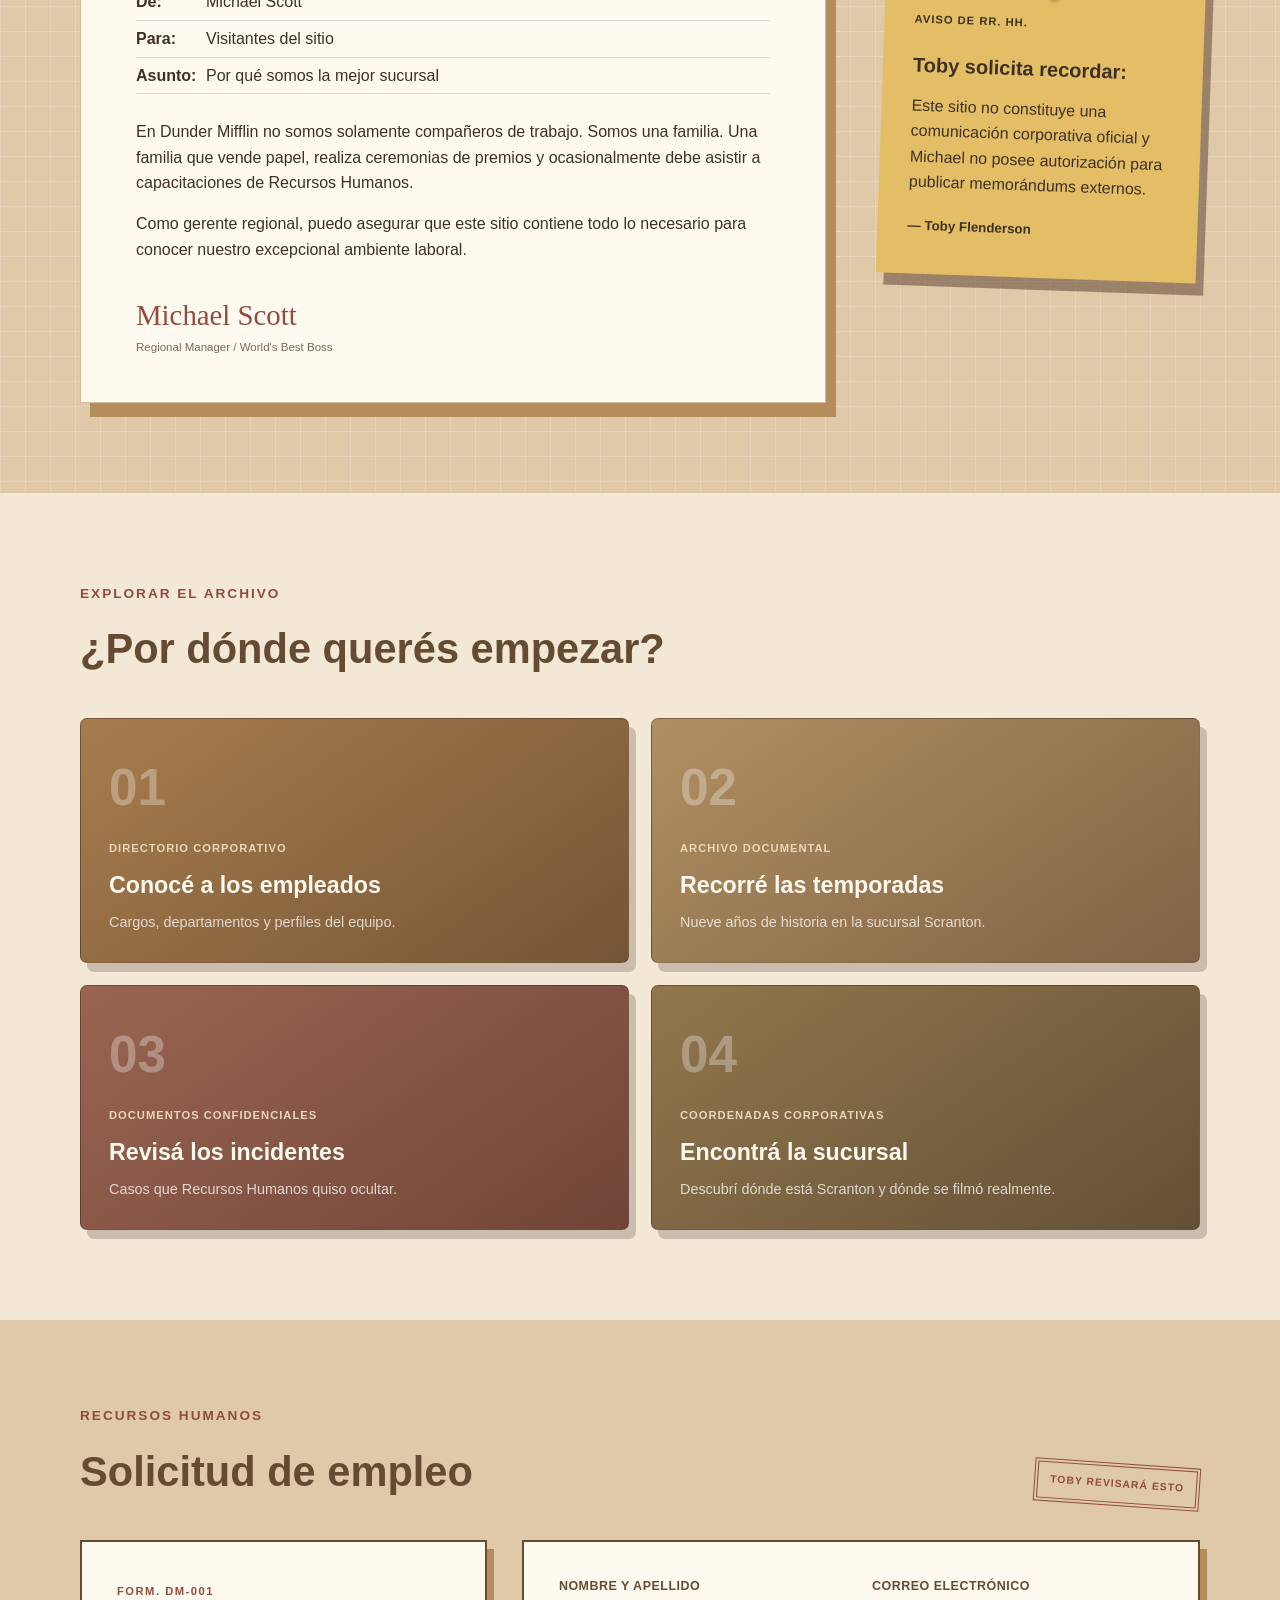
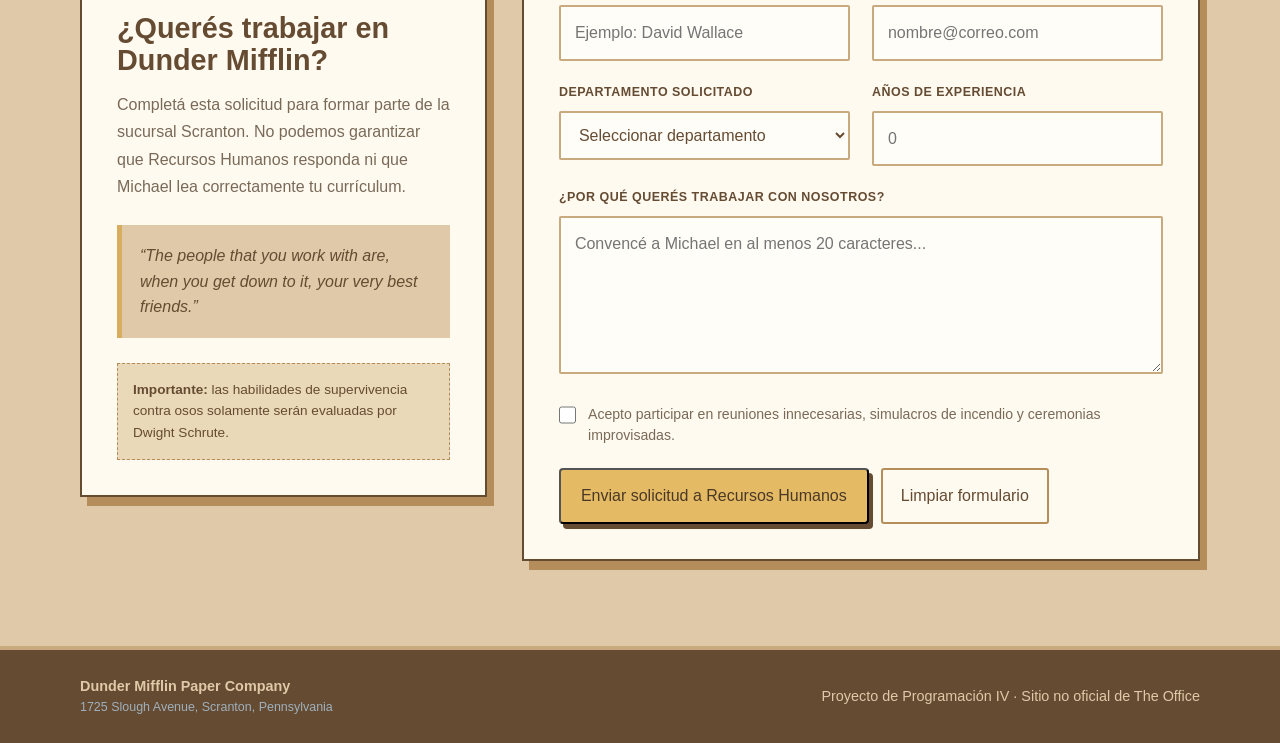
==== commit f4524f21: "Agrego pagina de contacto funcional" ====
--- a/index.html
+++ b/index.html
@@ -31,6 +31,7 @@
                     <li><a href="pages/temporadas.html">Temporadas</a></li>
                     <li><a href="pages/momentos.html">Momentos</a></li>
                     <li><a href="pages/ubicacion.html">Ubicación</a></li>
+                    <li><a href="pages/contacto.html">Contacto</a></li>
                 </ul>
             </nav>
         </div>
--- a/css/styles.css
+++ b/css/styles.css
@@ -3021,4 +3021,208 @@
     .acciones-formulario button {
         width: 100%;
     }
+}
+
+/* ==================================================
+   PÁGINA DE CONTACTO
+   ================================================== */
+
+.seccion-contacto {
+    padding-block: 80px;
+    background-color: var(--beige);
+}
+
+.contacto-contenido {
+    display: grid;
+    grid-template-columns: 0.75fr 1.25fr;
+    gap: 35px;
+    align-items: start;
+}
+
+.informacion-contacto,
+.formulario-contacto {
+    background-color: var(--papel-claro);
+    border: 2px solid var(--marron-oscuro);
+    box-shadow: 7px 9px 0 var(--marron-medio);
+}
+
+.informacion-contacto {
+    padding: 35px;
+}
+
+.informacion-contacto h2 {
+    margin: 8px 0 16px;
+    color: var(--marron-oscuro);
+    font-size: 2rem;
+    line-height: 1.1;
+}
+
+.informacion-contacto > p:not(.etiqueta) {
+    color: #4f4338;
+    line-height: 1.7;
+}
+
+.datos-contacto {
+    margin-block: 30px;
+    border-top: 1px solid var(--marron-claro);
+}
+
+.datos-contacto div {
+    padding-block: 14px;
+    border-bottom: 1px solid var(--marron-claro);
+}
+
+.datos-contacto span,
+.datos-contacto strong {
+    display: block;
+}
+
+.datos-contacto span {
+    margin-bottom: 4px;
+    color: #6b5948;
+    font-size: 0.7rem;
+    font-weight: 800;
+    letter-spacing: 1px;
+    text-transform: uppercase;
+}
+
+.datos-contacto strong {
+    color: var(--marron-oscuro);
+    font-size: 0.92rem;
+}
+
+.informacion-contacto blockquote {
+    margin: 0;
+    padding: 18px;
+    color: var(--marron-oscuro);
+    background-color: var(--beige);
+    border-left: 5px solid var(--mostaza);
+    font-style: italic;
+    line-height: 1.6;
+}
+
+.formulario-contacto {
+    padding: 35px;
+    display: grid;
+    grid-template-columns: repeat(2, 1fr);
+    gap: 22px;
+}
+
+.campo-contacto label {
+    margin-bottom: 8px;
+    display: block;
+    color: var(--marron-oscuro);
+    font-size: 0.76rem;
+    font-weight: 900;
+    letter-spacing: 0.7px;
+    text-transform: uppercase;
+}
+
+.campo-contacto input,
+.campo-contacto select,
+.campo-contacto textarea {
+    width: 100%;
+    padding: 13px 14px;
+    color: var(--marron-oscuro);
+    background-color: #fffdf7;
+    border: 2px solid #927a5e;
+    border-radius: 2px;
+    font: inherit;
+}
+
+.campo-contacto textarea {
+    min-height: 150px;
+    resize: vertical;
+}
+
+.campo-contacto input::placeholder,
+.campo-contacto textarea::placeholder {
+    color: #75695c;
+}
+
+.campo-contacto input:focus,
+.campo-contacto select:focus,
+.campo-contacto textarea:focus {
+    outline: 3px solid rgb(177 124 35 / 25%);
+    border-color: var(--mostaza);
+}
+
+.campo-contacto-completo {
+    grid-column: 1 / -1;
+}
+
+.aceptacion-contacto {
+    display: flex;
+    gap: 12px;
+    align-items: flex-start;
+    color: #4f4338;
+    cursor: pointer;
+    font-size: 0.9rem;
+    line-height: 1.5;
+}
+
+.aceptacion-contacto input {
+    width: 18px;
+    height: 18px;
+    margin-top: 2px;
+    flex-shrink: 0;
+    accent-color: var(--bordo);
+}
+
+.acciones-contacto {
+    display: flex;
+    flex-wrap: wrap;
+    gap: 12px;
+}
+
+.acciones-contacto button {
+    cursor: pointer;
+    font: inherit;
+}
+
+.respuesta-contacto {
+    display: none;
+    padding: 18px;
+    color: var(--marron-oscuro);
+    background-color: #ead7a4;
+    border: 2px dashed var(--bordo);
+    font-weight: 700;
+    line-height: 1.6;
+}
+
+.respuesta-contacto.visible {
+    display: block;
+}
+
+@media (max-width: 850px) {
+    .contacto-contenido {
+        grid-template-columns: 1fr;
+    }
+}
+
+@media (max-width: 600px) {
+    .seccion-contacto {
+        padding-block: 55px;
+    }
+
+    .informacion-contacto,
+    .formulario-contacto {
+        padding: 25px;
+    }
+
+    .formulario-contacto {
+        grid-template-columns: 1fr;
+    }
+
+    .campo-contacto-completo {
+        grid-column: auto;
+    }
+
+    .acciones-contacto {
+        display: grid;
+    }
+
+    .acciones-contacto button {
+        width: 100%;
+    }
 }
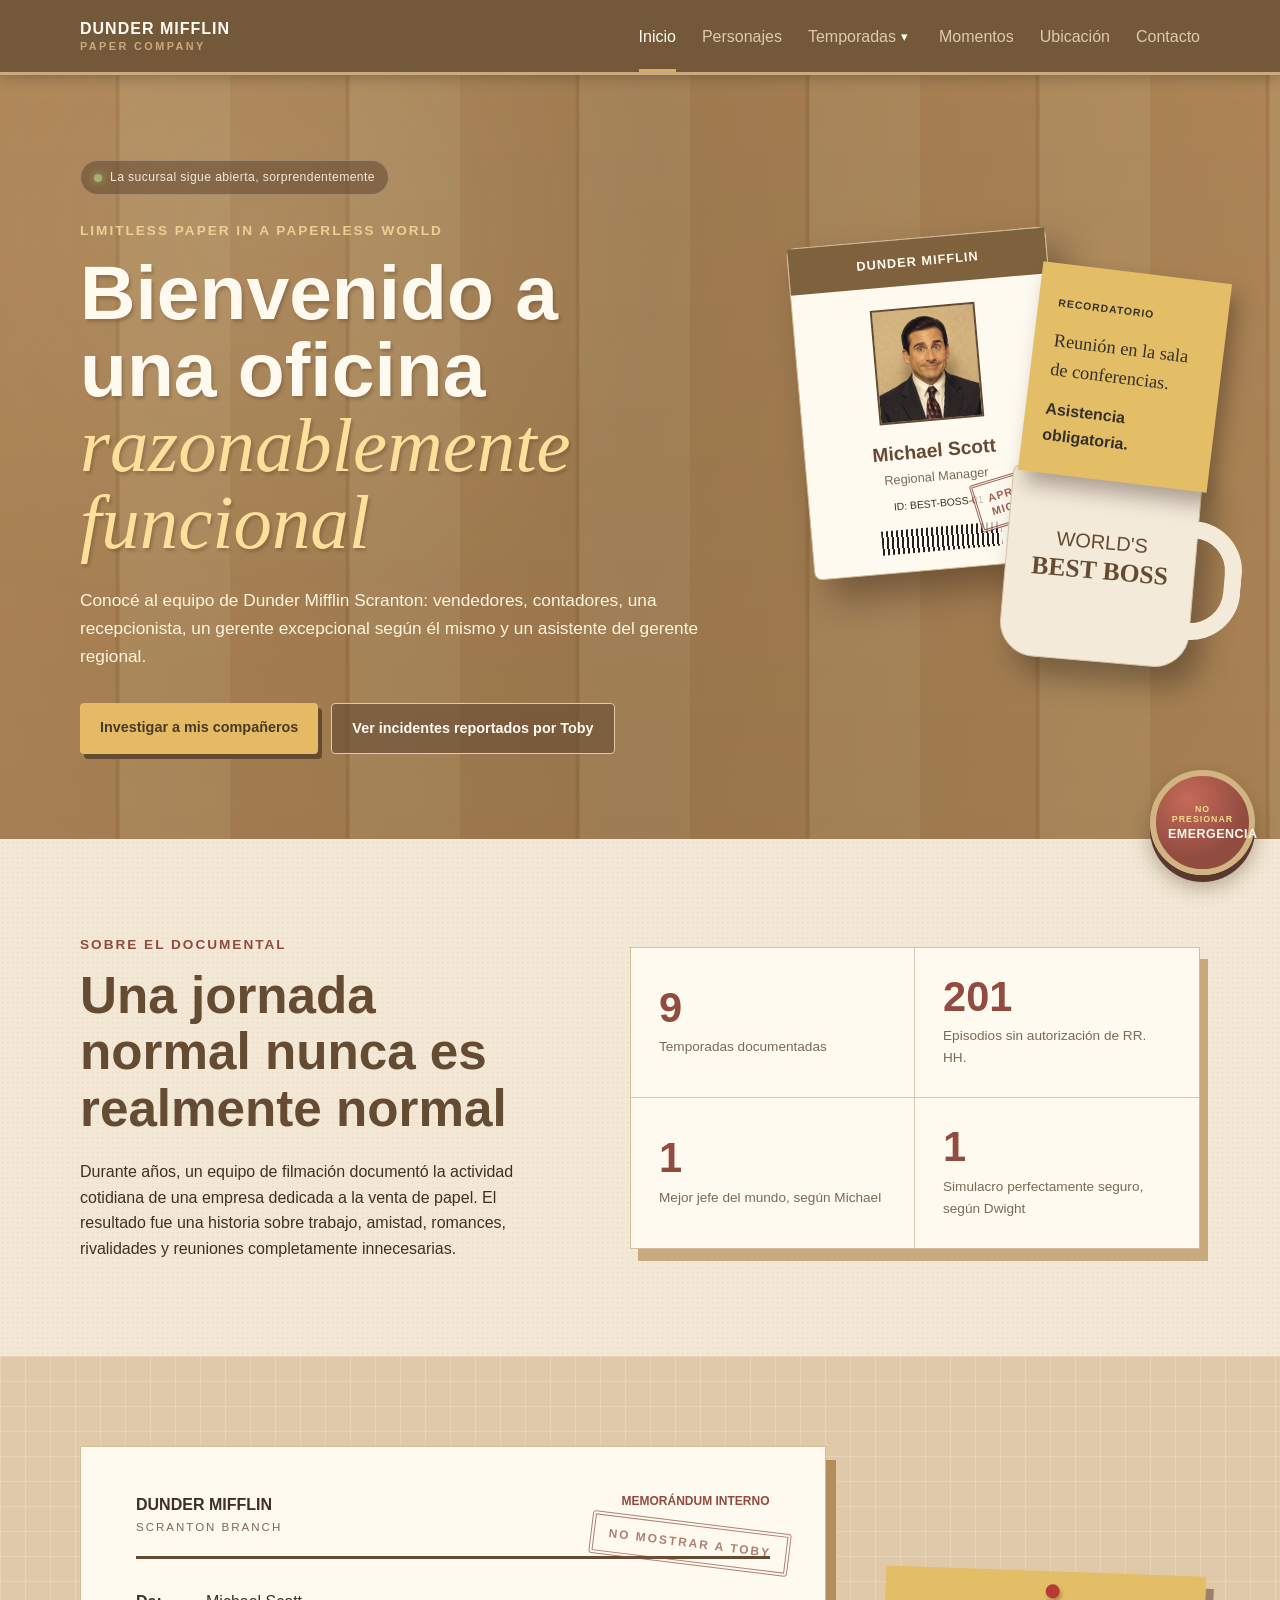
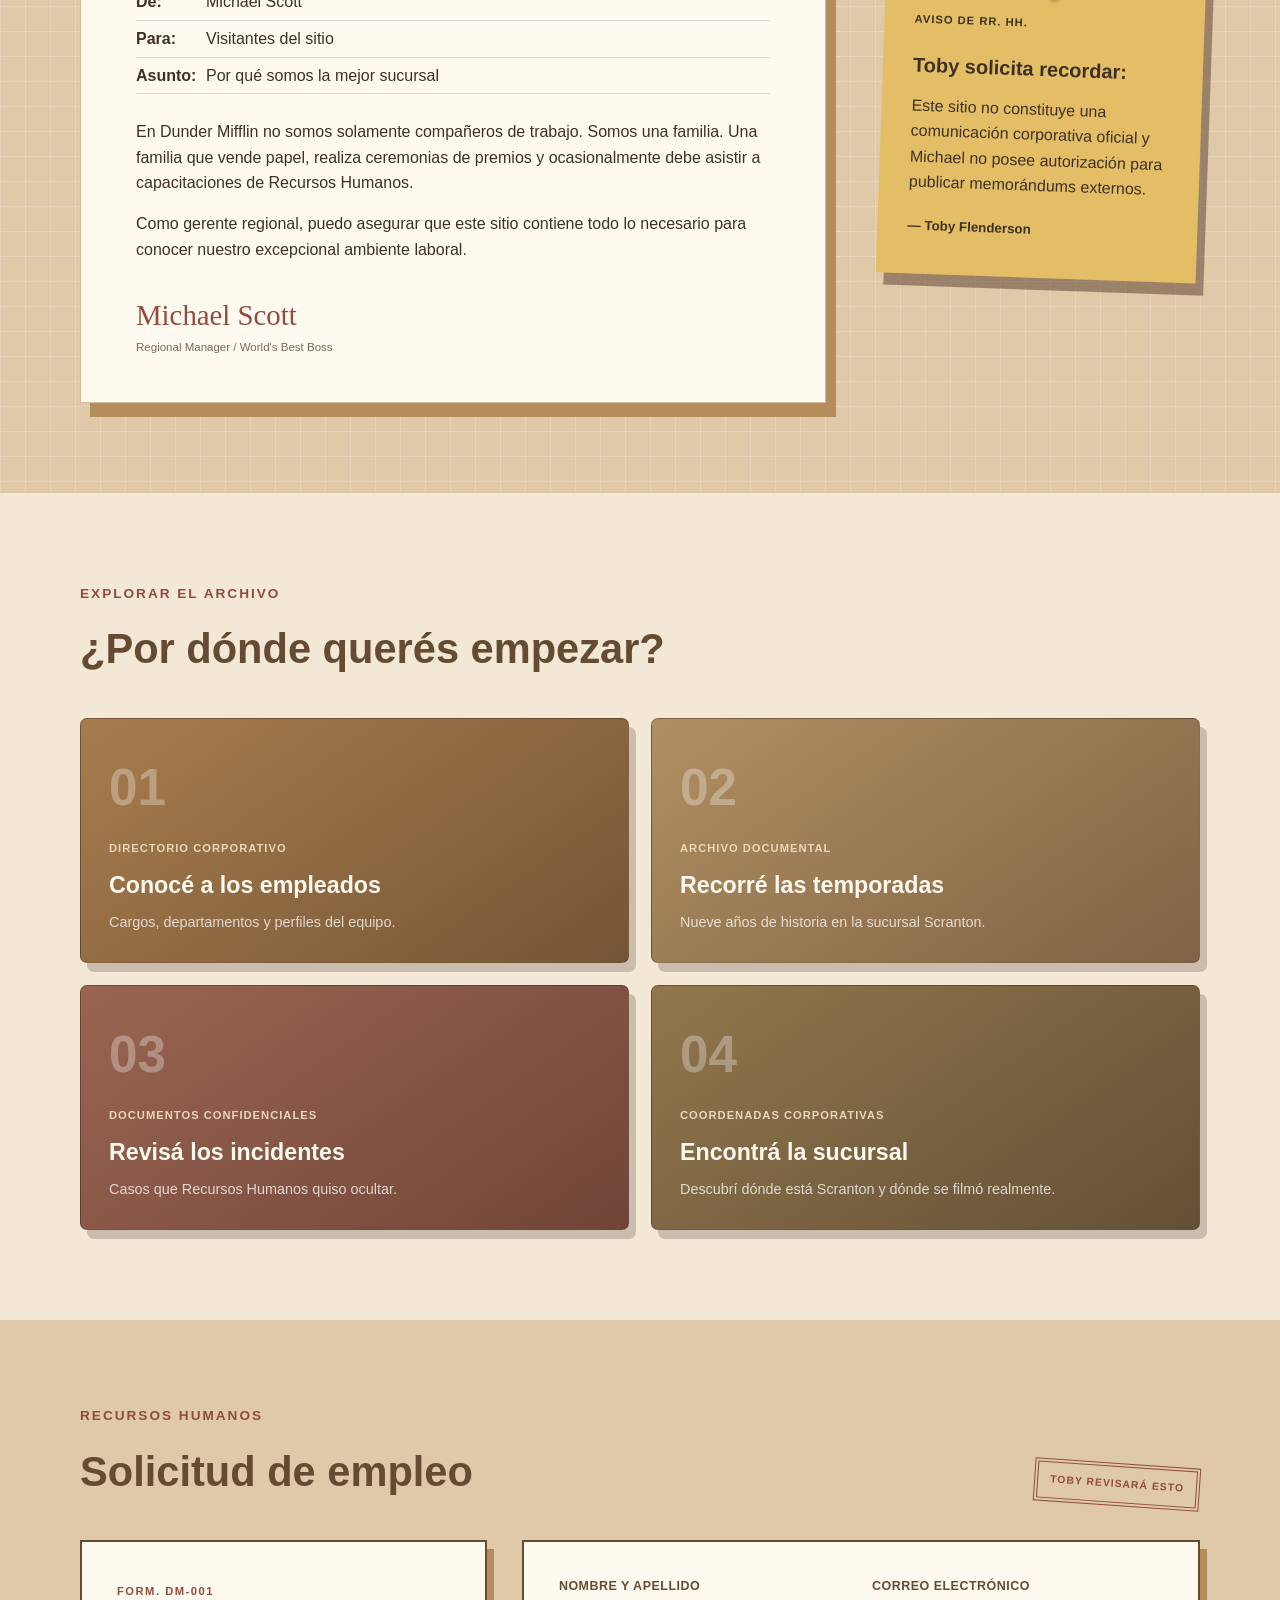
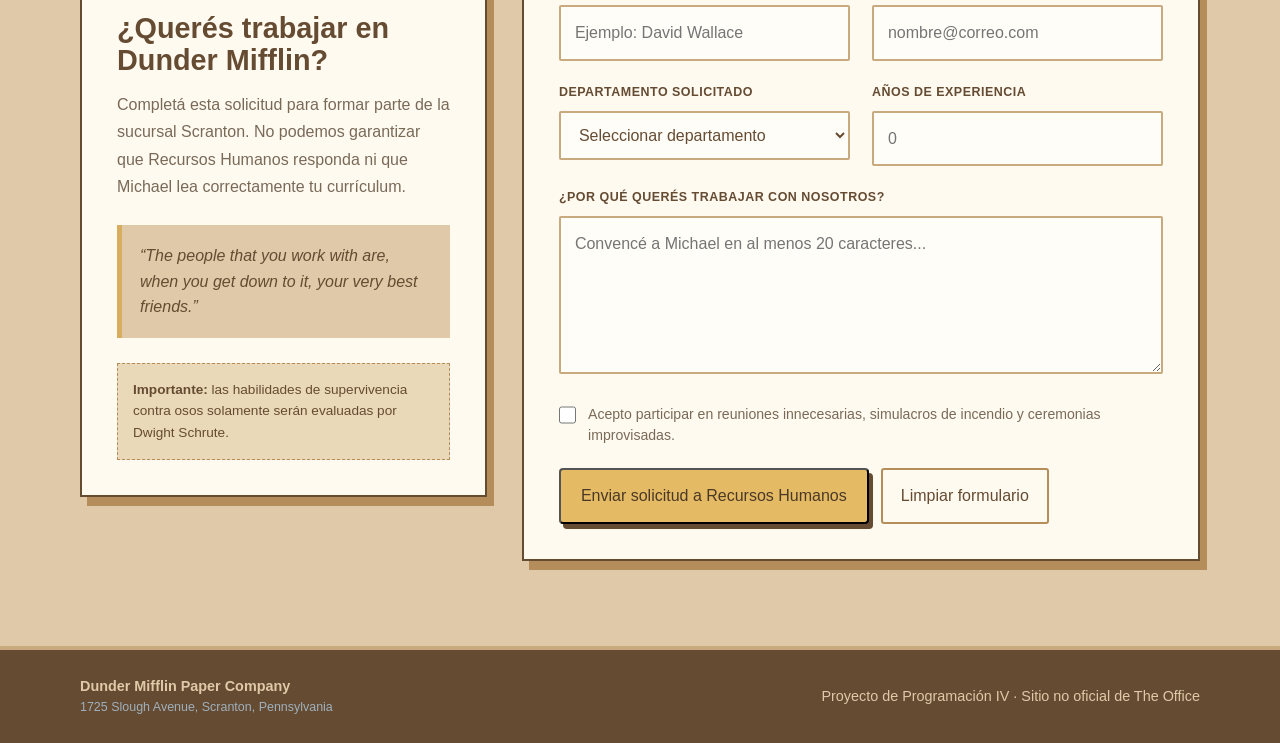
==== commit fe5b35b9: "Agrego submenu desplegable de temporadas" ====
--- a/index.html
+++ b/index.html
@@ -28,7 +28,42 @@
                 <ul class="menu">
                     <li><a href="index.html" class="activo">Inicio</a></li>
                     <li><a href="pages/personajes.html">Personajes</a></li>
-                    <li><a href="pages/temporadas.html">Temporadas</a></li>
+                    <li class="item-submenu">
+                        <div class="enlace-con-submenu">
+                            <a href="pages/temporadas.html">
+                                Temporadas
+                            </a>
+
+                            <button
+                                type="button"
+                                class="boton-submenu"
+                                aria-label="Mostrar opciones de temporadas"
+                                aria-expanded="false"
+                            >
+                                ▾
+                            </button>
+                        </div>
+
+                        <ul class="submenu">
+                            <li>
+                                <a href="pages/temporadas.html#temporadas-iniciales">
+                                    Temporadas 1 a 3
+                                </a>
+                            </li>
+
+                            <li>
+                                <a href="pages/temporadas.html#epoca-dorada">
+                                    Temporadas 4 a 6
+                                </a>
+                            </li>
+
+                            <li>
+                                <a href="pages/temporadas.html#etapa-final">
+                                    Temporadas 7 a 9
+                                </a>
+                            </li>
+                        </ul>
+                    </li>
                     <li><a href="pages/momentos.html">Momentos</a></li>
                     <li><a href="pages/ubicacion.html">Ubicación</a></li>
                     <li><a href="pages/contacto.html">Contacto</a></li>
--- a/css/styles.css
+++ b/css/styles.css
@@ -3225,4 +3225,123 @@
     .acciones-contacto button {
         width: 100%;
     }
+}
+
+/* ==================================================
+   SUBMENÚ DE TEMPORADAS
+   ================================================== */
+
+.item-submenu {
+    position: relative;
+}
+
+.enlace-con-submenu {
+    display: flex;
+    align-items: center;
+}
+
+.boton-submenu {
+    padding: 8px 5px;
+    color: var(--papel-claro);
+    background-color: transparent;
+    border: none;
+    cursor: pointer;
+    font-size: 0.8rem;
+    transition: transform 0.2s ease;
+}
+
+.boton-submenu.abierto {
+    transform: rotate(180deg);
+}
+
+.submenu {
+    position: absolute;
+    top: 100%;
+    left: 0;
+    z-index: 100;
+    width: 220px;
+    display: none;
+    background-color: var(--marron-oscuro);
+    border: 1px solid var(--marron-medio);
+    box-shadow: 5px 7px 0 rgb(41 30 20 / 25%);
+    list-style: none;
+}
+
+.submenu.visible,
+.item-submenu:hover > .submenu,
+.item-submenu:focus-within > .submenu {
+    display: block;
+}
+
+.submenu li {
+    border-bottom: 1px solid rgb(255 250 240 / 12%);
+}
+
+.submenu li:last-child {
+    border-bottom: none;
+}
+
+.submenu a {
+    padding: 13px 16px;
+    display: block;
+    color: var(--papel-claro);
+    border: none;
+    font-size: 0.78rem;
+    white-space: nowrap;
+}
+
+.submenu a:hover,
+.submenu a:focus {
+    padding-left: 22px;
+    color: var(--marron-oscuro);
+    background-color: var(--mostaza);
+}
+
+#temporadas-iniciales,
+#epoca-dorada,
+#etapa-final {
+    scroll-margin-top: 100px;
+}
+
+@media (max-width: 820px) {
+    .enlace-con-submenu {
+        justify-content: space-between;
+        border-bottom: 1px solid rgb(255 250 240 / 12%);
+    }
+
+    .enlace-con-submenu > a {
+        flex-grow: 1;
+        border-bottom: none;
+    }
+
+    .boton-submenu {
+        width: 48px;
+        height: 45px;
+        font-size: 1rem;
+    }
+
+    .submenu {
+        position: static;
+        width: 100%;
+        background-color: rgb(255 250 240 / 5%);
+        border: none;
+        box-shadow: none;
+    }
+
+    .submenu.visible {
+        display: block;
+    }
+
+    .item-submenu:hover > .submenu:not(.visible) {
+        display: none;
+    }
+
+    .submenu a {
+        padding-left: 28px;
+    }
+
+    .submenu a:hover,
+    .submenu a:focus {
+        padding-left: 35px;
+    }
 }
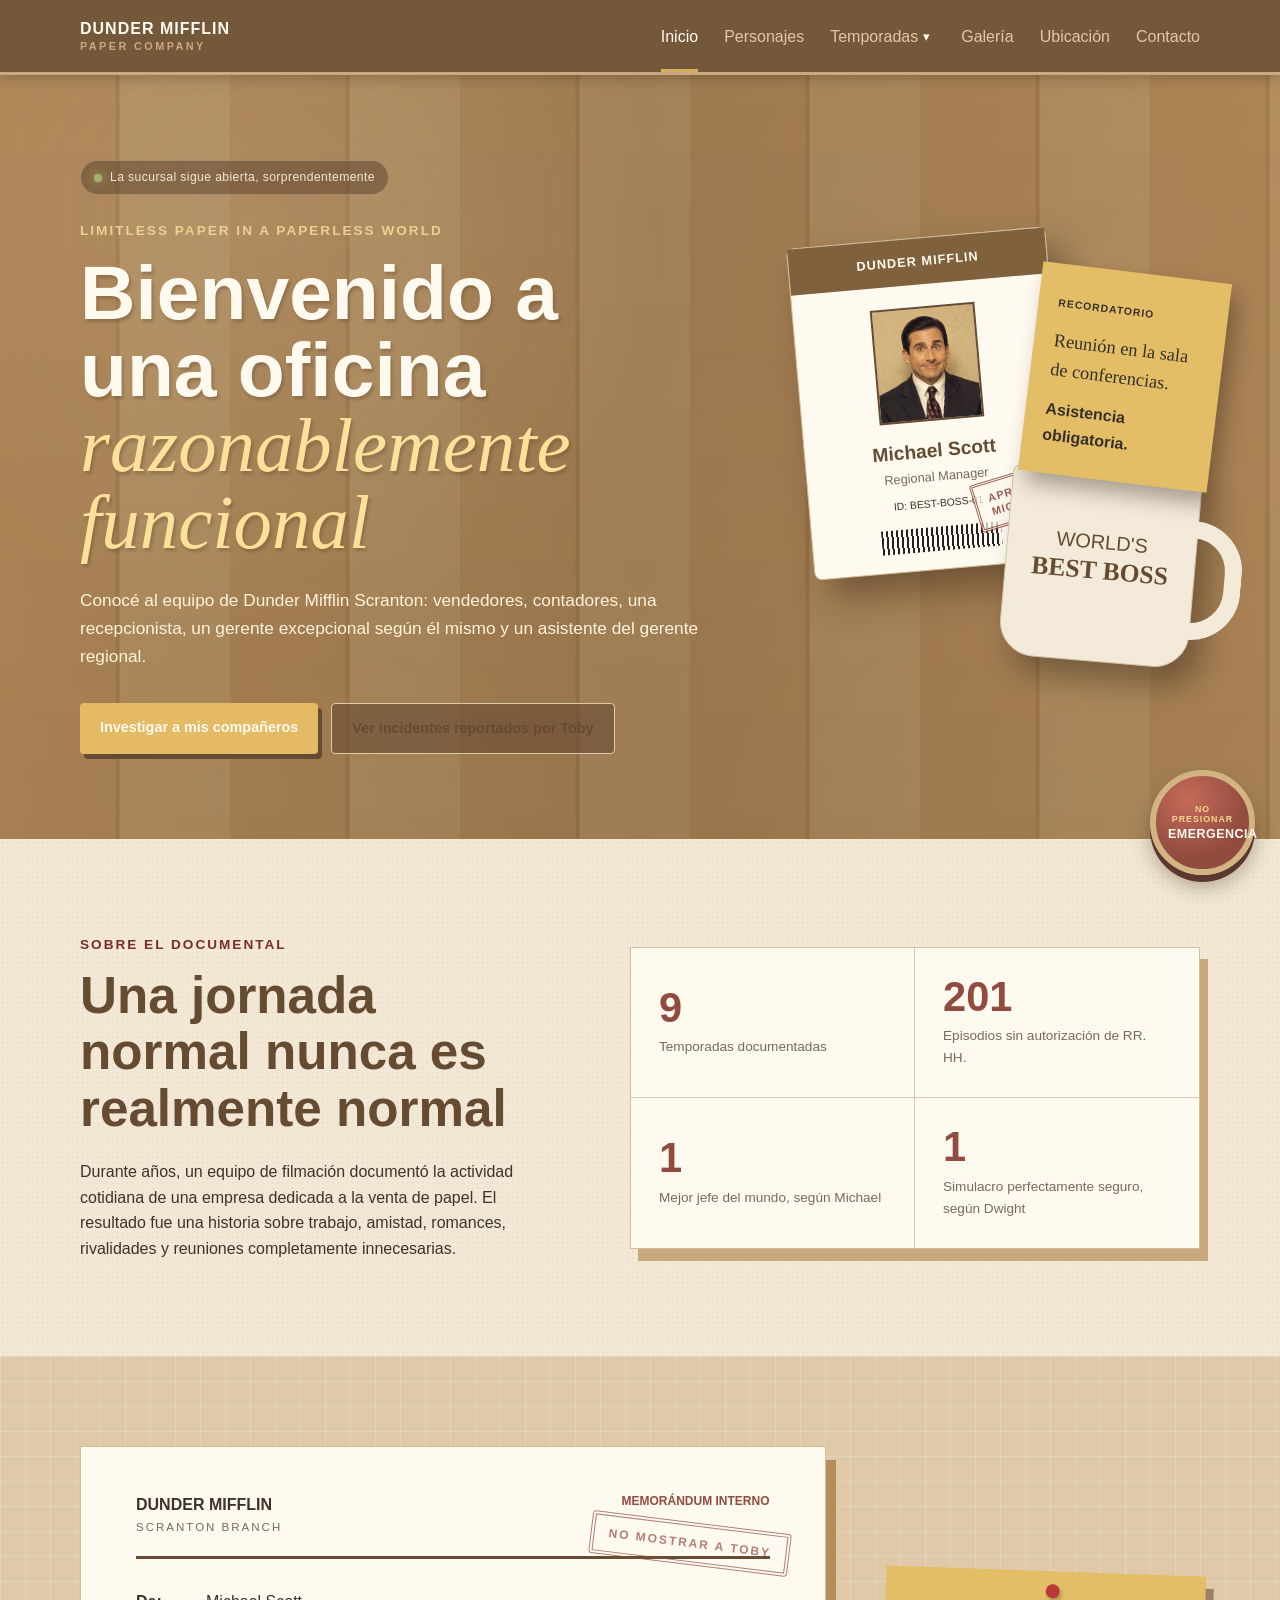
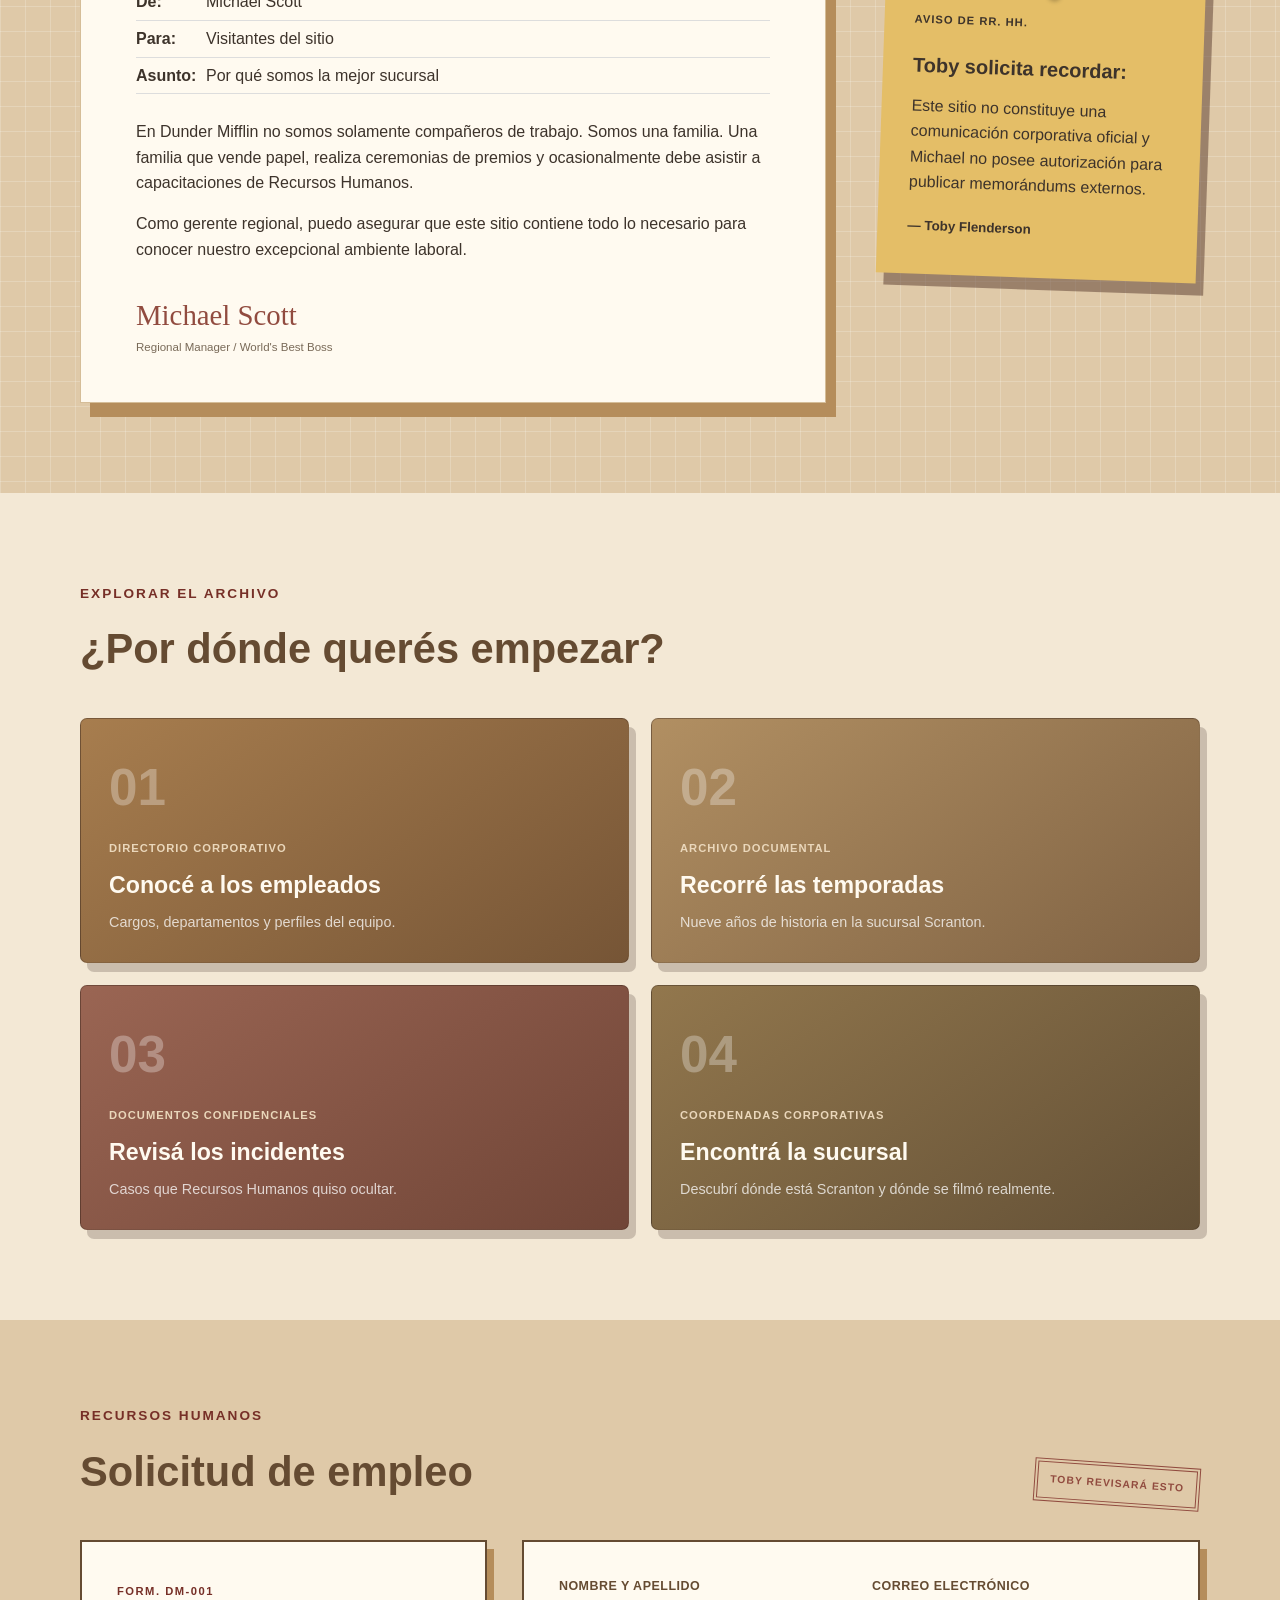
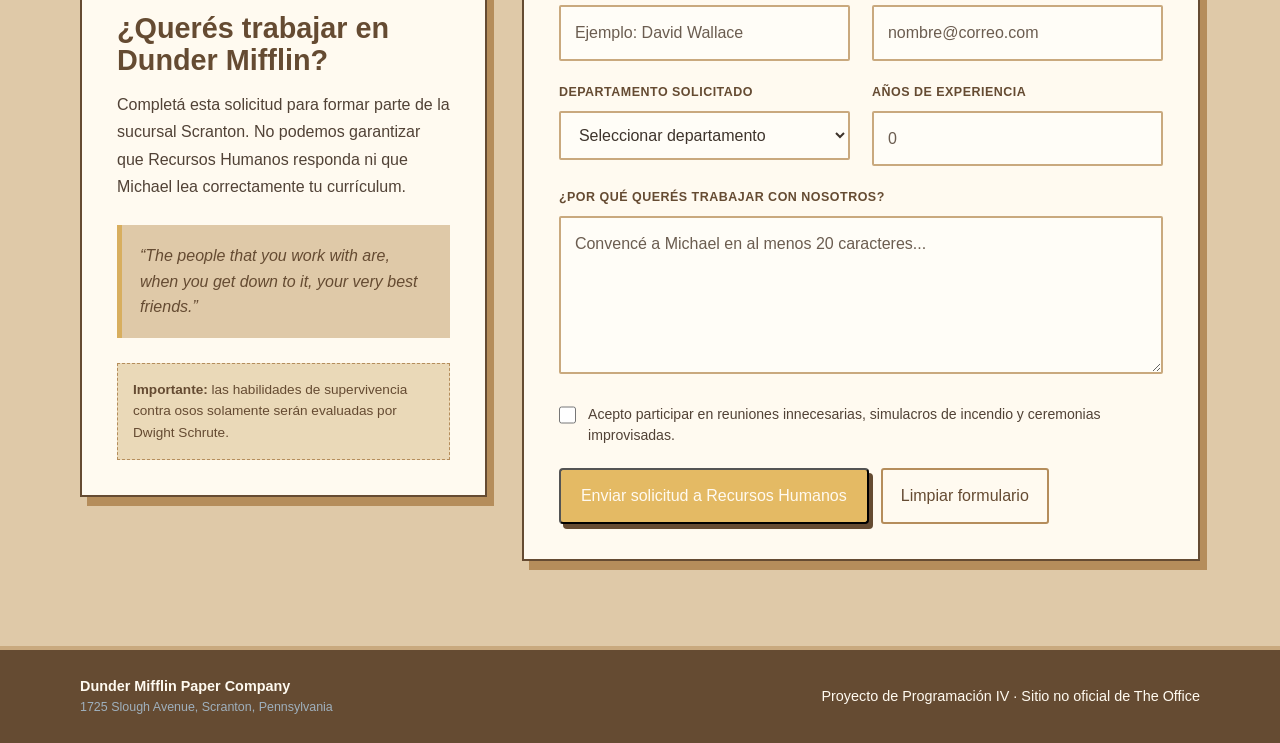
==== commit 95d749b3: "Agrego galeria funcional y mejoras responsive" ====
--- a/index.html
+++ b/index.html
@@ -64,7 +64,7 @@
                             </li>
                         </ul>
                     </li>
-                    <li><a href="pages/momentos.html">Momentos</a></li>
+                    <li><a href="pages/momentos.html">Galería</a></li>
                     <li><a href="pages/ubicacion.html">Ubicación</a></li>
                     <li><a href="pages/contacto.html">Contacto</a></li>
                 </ul>
--- a/css/styles.css
+++ b/css/styles.css
@@ -2751,7 +2751,7 @@
     transform: translateY(-9px) rotate(-45deg);
 }
 
-@media (max-width: 820px) {
+@media (max-width: 1050px) {
     .navegacion {
         position: relative;
         min-height: 68px;
@@ -3303,7 +3303,7 @@
     scroll-margin-top: 100px;
 }
 
-@media (max-width: 820px) {
+@media (max-width: 1050px) {
     .enlace-con-submenu {
         justify-content: space-between;
         border-bottom: 1px solid rgb(255 250 240 / 12%);
@@ -3344,4 +3344,288 @@
     .submenu a:focus {
         padding-left: 35px;
     }
+}
+
+/* ==================================================
+   CORRECCIÓN GENERAL DE CONTRASTE
+   ================================================== */
+
+:root {
+    --texto-principal: #3d332b;
+    --texto-secundario: #514236;
+    --texto-claro: #fffaf0;
+    --texto-claro-secundario: #f5dfba;
+}
+
+body {
+    color: var(--texto-principal);
+}
+
+/* Textos ubicados sobre fondos claros */
+
+.cantidad-empleados,
+.informacion-personaje > p,
+.cargo,
+.tarjeta-temporada p,
+.contenido-momento > p,
+.responsable span,
+.contenido-frases > div > p,
+.contenido-ficha address,
+.datos-ubicacion span,
+.grilla-normas p,
+.introduccion-solicitud > p,
+.confirmacion-formulario,
+.aceptacion-contacto {
+    color: var(--texto-secundario);
+}
+
+/* Títulos ubicados sobre tarjetas claras */
+
+.titulo-seccion h2,
+.informacion-personaje h3,
+.tarjeta-temporada h3,
+.contenido-momento h3,
+.contenido-frases h2,
+.grilla-normas h3,
+.introduccion-solicitud h3 {
+    color: var(--marron-oscuro);
+}
+
+/* Etiquetas pequeñas sobre fondos claros */
+
+.etiqueta,
+.departamento,
+.periodo,
+.temporada-momento,
+.estado-ubicacion,
+.numero-formulario {
+    color: #762f27;
+    font-weight: 900;
+}
+
+/* Encabezados oscuros de cada página */
+
+.encabezado-pagina {
+    color: var(--texto-claro);
+}
+
+.encabezado-pagina h1 {
+    color: var(--texto-claro);
+    text-shadow: 2px 3px 0 rgb(55 35 20 / 35%);
+}
+
+.encabezado-pagina .etiqueta {
+    color: var(--texto-claro-secundario);
+}
+
+.encabezado-pagina > .contenedor > p:last-child {
+    color: var(--texto-claro);
+}
+
+/* Secciones y componentes con fondo oscuro */
+
+.episodio-destacado,
+.episodio-destacado h2,
+.episodio-destacado p,
+.episodio-destacado strong {
+    color: var(--texto-claro);
+}
+
+.episodio-destacado .etiqueta {
+    color: var(--texto-claro-secundario);
+}
+
+.pie,
+.pie p,
+.pie strong {
+    color: var(--texto-claro);
+}
+
+/* Campos de formularios */
+
+.campo-formulario input,
+.campo-formulario select,
+.campo-formulario textarea,
+.campo-contacto input,
+.campo-contacto select,
+.campo-contacto textarea {
+    color: var(--texto-principal);
+}
+
+.campo-formulario input::placeholder,
+.campo-formulario textarea::placeholder,
+.campo-contacto input::placeholder,
+.campo-contacto textarea::placeholder {
+    color: #6b5d50;
+    opacity: 1;
+}
+
+/* Botones principales */
+
+.boton-principal {
+    color: var(--texto-claro);
+}
+
+.boton-secundario,
+.boton-limpiar {
+    color: var(--marron-oscuro);
+}
+
+/* Mensajes generados mediante JavaScript */
+
+.respuesta-formulario,
+.respuesta-contacto,
+.resultado-emergencia {
+    color: var(--marron-oscuro);
+}
+
+/* ==================================================
+   AJUSTES RESPONSIVE GENERALES
+   ================================================== */
+
+html {
+    scroll-behavior: smooth;
+}
+
+img,
+iframe {
+    max-width: 100%;
+}
+
+img {
+    height: auto;
+}
+
+input,
+select,
+textarea,
+button {
+    max-width: 100%;
+}
+
+@media (max-width: 480px) {
+    .contenedor {
+        width: 92%;
+    }
+
+    .logo-principal {
+        font-size: 0.95rem;
+    }
+
+    .logo-secundario {
+        font-size: 0.58rem;
+    }
+
+    .encabezado-pagina {
+        padding-block: 55px;
+    }
+
+    .encabezado-pagina h1 {
+        font-size: 2.35rem;
+        line-height: 1.05;
+    }
+
+    .titulo-seccion h2 {
+        font-size: 1.8rem;
+        line-height: 1.1;
+    }
+
+    .titulo-seccion {
+        align-items: flex-start;
+        gap: 18px;
+    }
+
+    .boton-principal,
+    .boton-secundario,
+    .boton-limpiar {
+        text-align: center;
+    }
+}
+
+/* ==================================================
+   GALERÍA DE IMÁGENES
+   ================================================== */
+
+.galeria-office {
+    display: grid;
+    grid-template-columns: repeat(3, 1fr);
+    gap: 24px;
+}
+
+.item-galeria {
+    position: relative;
+    height: 330px;
+    overflow: hidden;
+    display: block;
+    background-color: var(--marron-medio);
+    border: 6px solid var(--papel-claro);
+    box-shadow: 6px 8px 0 rgb(101 75 50 / 25%);
+    cursor: zoom-in;
+}
+
+.item-galeria img {
+    width: 100%;
+    height: 100%;
+    display: block;
+    object-fit: cover;
+    object-position: center top;
+    filter: sepia(18%) saturate(85%);
+    transition:
+        transform 0.3s ease,
+        filter 0.3s ease;
+}
+
+.item-galeria:hover img,
+.item-galeria:focus img {
+    transform: scale(1.06);
+    filter: sepia(0%) saturate(100%);
+}
+
+.item-galeria:focus-visible {
+    outline: 4px solid var(--mostaza);
+    outline-offset: 4px;
+}
+
+.informacion-galeria {
+    position: absolute;
+    right: 0;
+    bottom: 0;
+    left: 0;
+    padding: 45px 18px 18px;
+    color: var(--papel-claro);
+    background:
+        linear-gradient(
+            transparent,
+            rgb(45 31 21 / 94%)
+        );
+}
+
+.informacion-galeria span {
+    color: #f5d796;
+    font-size: 0.68rem;
+    font-weight: 900;
+    letter-spacing: 1px;
+    text-transform: uppercase;
+}
+
+.informacion-galeria h3 {
+    margin-top: 4px;
+    color: var(--papel-claro);
+    font-size: 1.15rem;
+}
+
+@media (max-width: 900px) {
+    .galeria-office {
+        grid-template-columns: repeat(2, 1fr);
+    }
+}
+
+@media (max-width: 560px) {
+    .galeria-office {
+        grid-template-columns: 1fr;
+    }
+
+    .item-galeria {
+        height: 360px;
+    }
 }
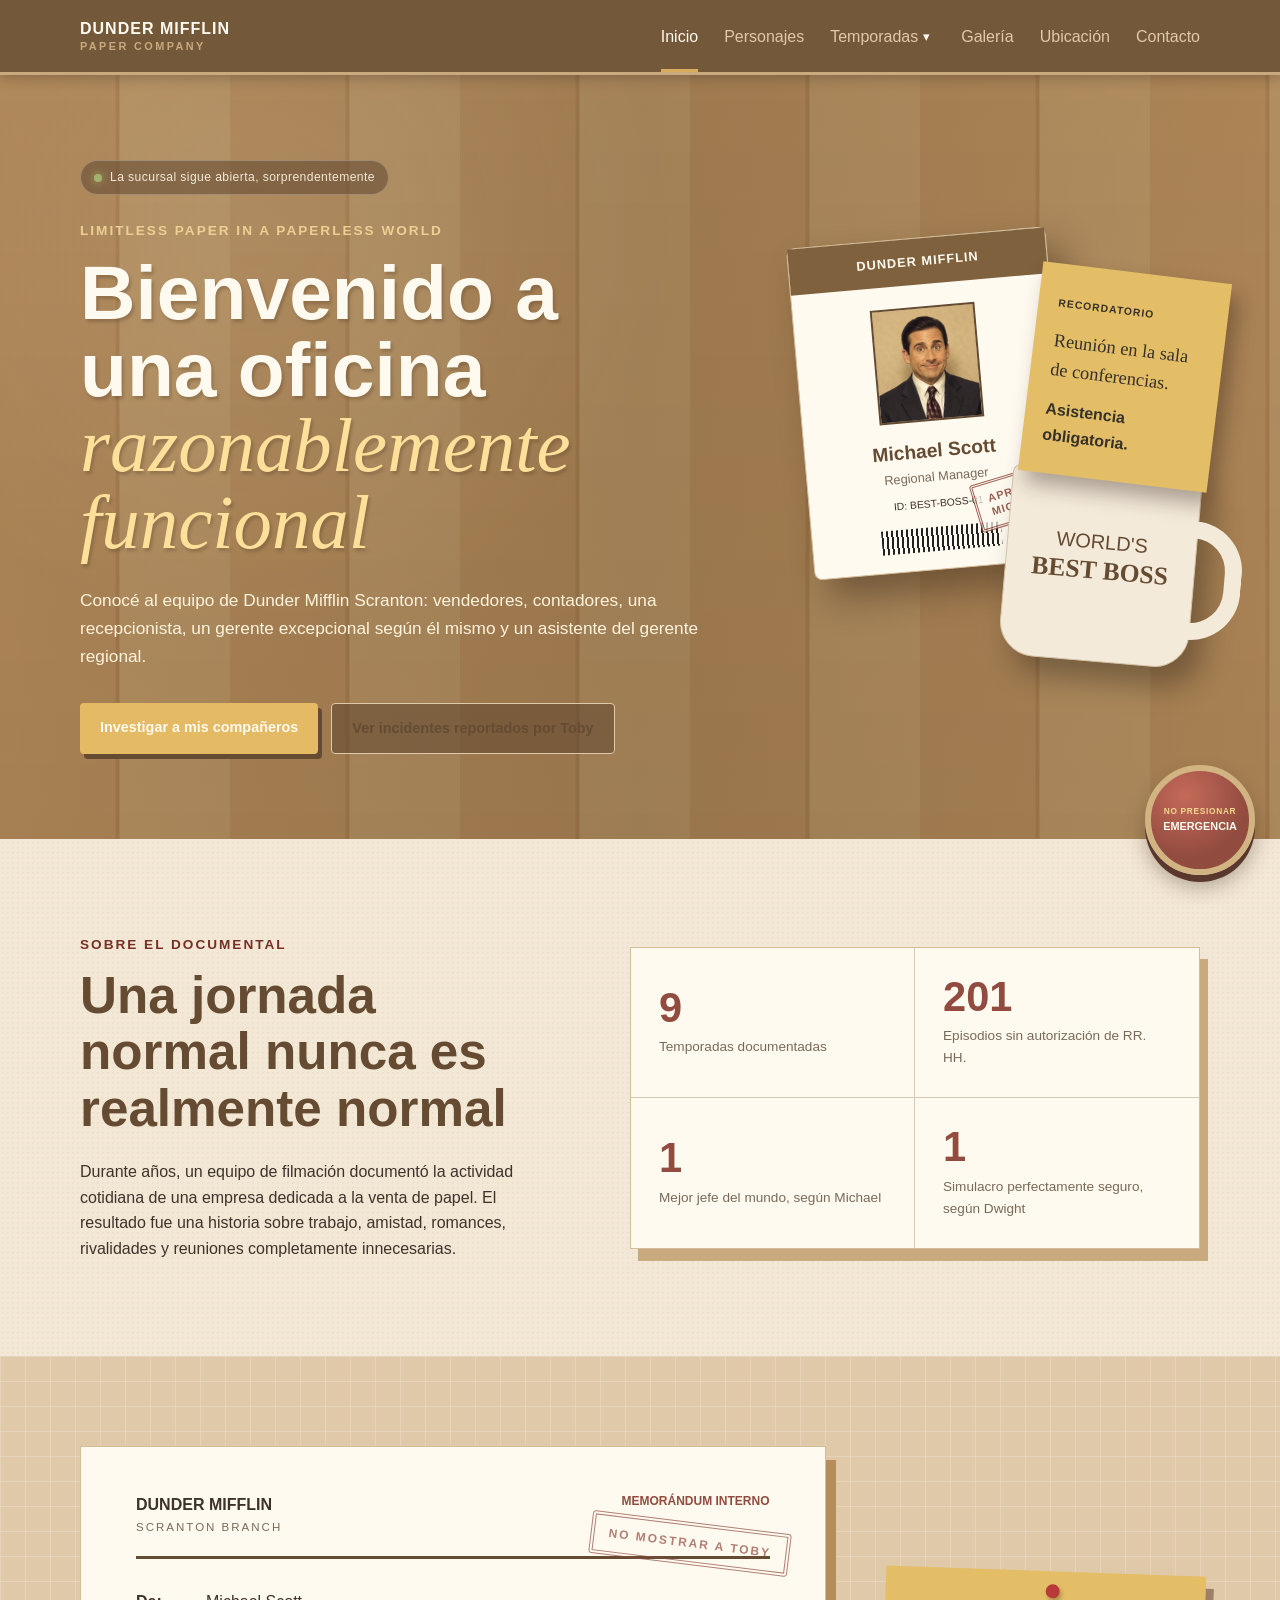
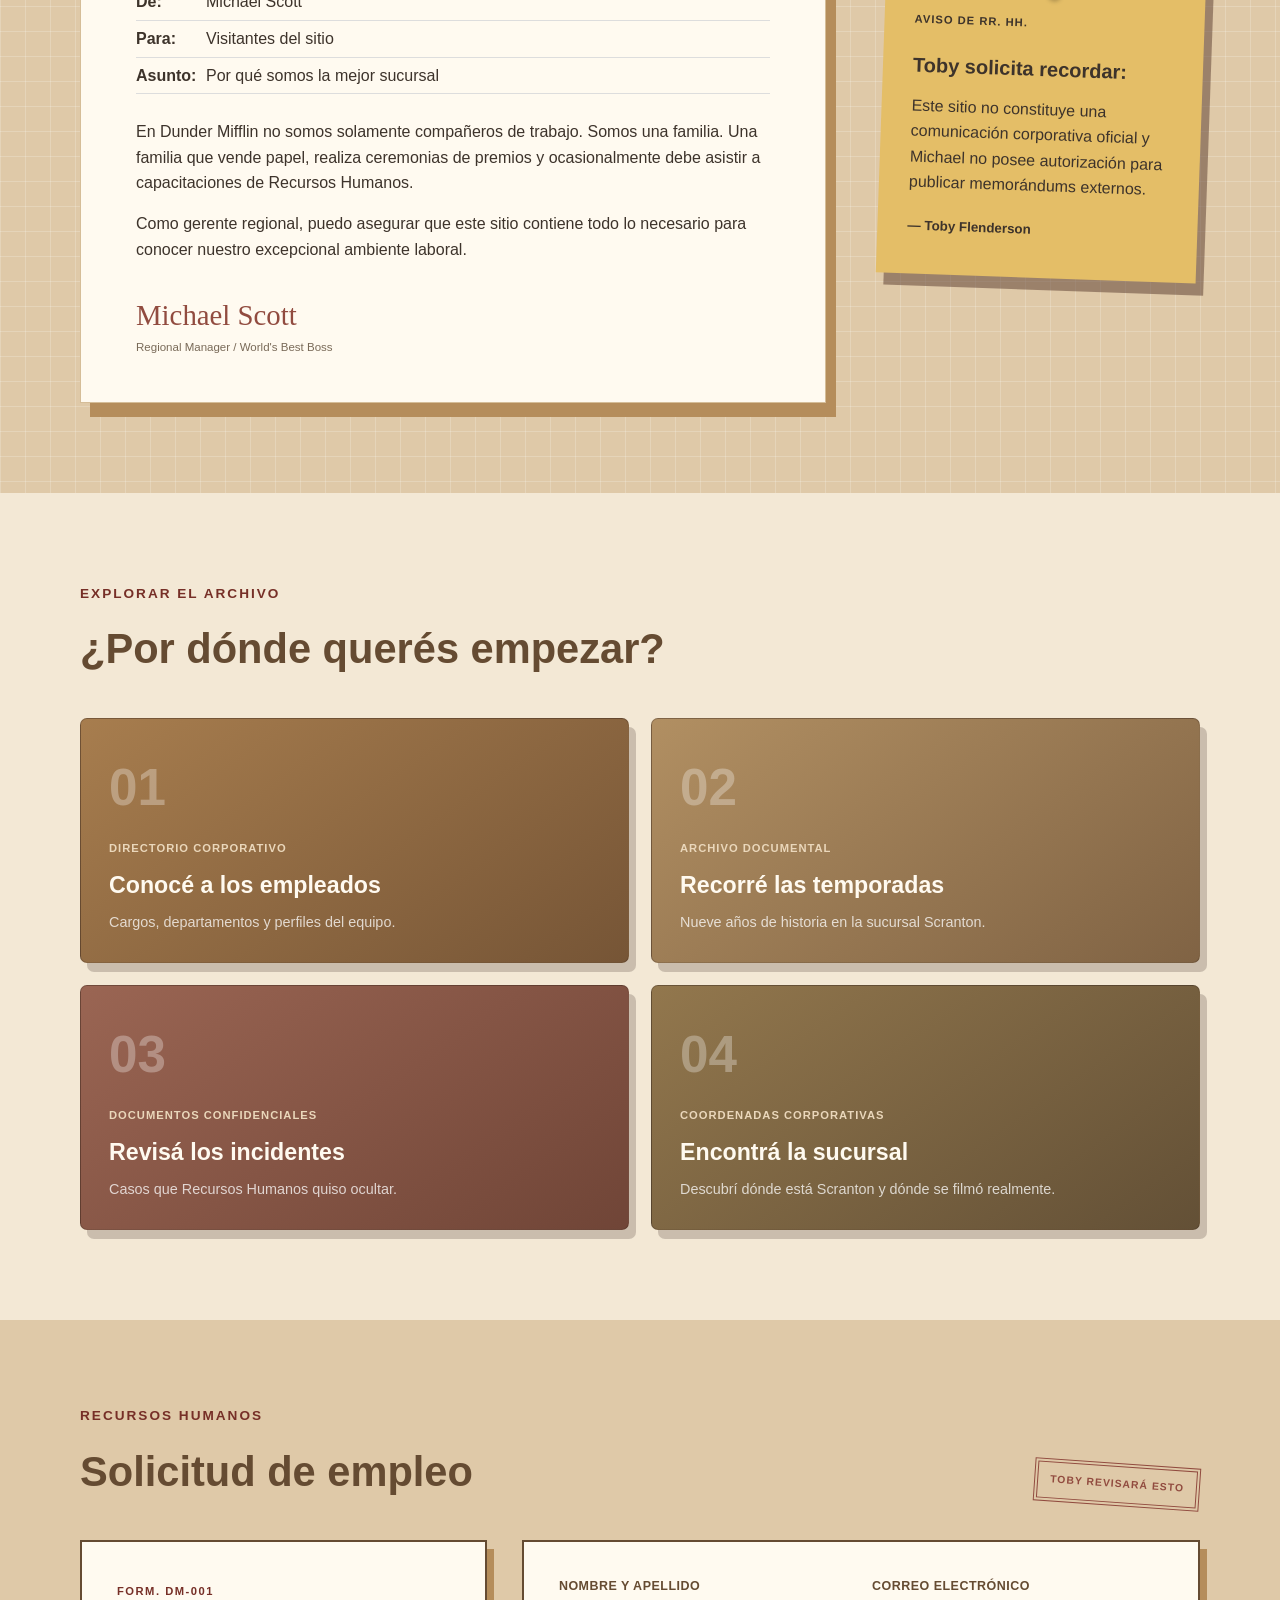
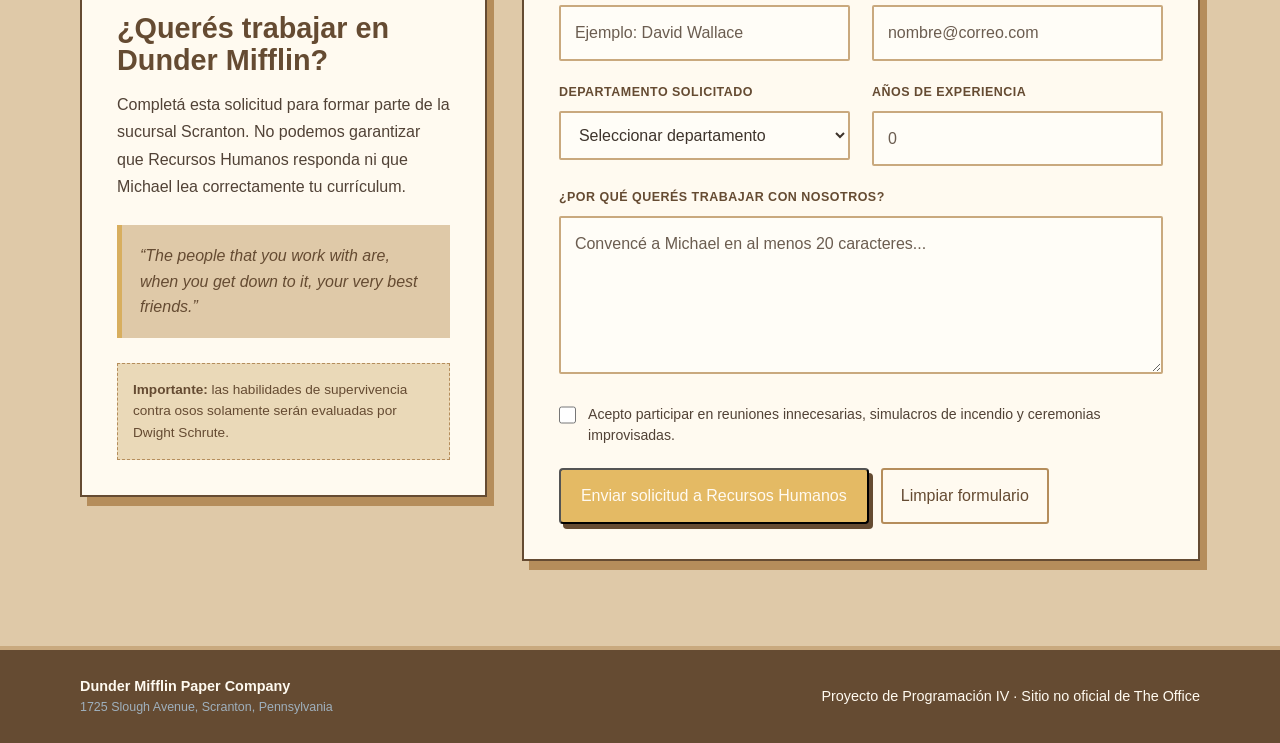
==== commit 08c55008: "Optimizo imagenes de personajes y corrijo boton de emergencia" ====
--- a/index.html
+++ b/index.html
@@ -116,7 +116,7 @@
                         </div>
 
                         <div class="foto-credencial">
-                            <img src="img/personajes/michael-scott.png" alt="Michael Scott">
+                            <img src="img/personajes/michael-scott.webp" alt="Michael Scott">
                         </div>
 
                         <div class="datos-credencial">
--- a/css/styles.css
+++ b/css/styles.css
@@ -3628,4 +3628,38 @@
     .item-galeria {
         height: 360px;
     }
+}
+
+/* Corrección del botón de emergencia */
+
+.boton-emergencia {
+    width: 110px;
+    height: 110px;
+    padding: 12px 8px;
+    overflow: hidden;
+    font-size: 0.68rem;
+    line-height: 1.1;
+    letter-spacing: 0;
+    text-align: center;
+}
+
+.boton-emergencia span {
+    margin-bottom: 4px;
+    font-size: 0.52rem;
+    line-height: 1.1;
+    letter-spacing: 0.7px;
+}
+
+@media (max-width: 650px) {
+    .boton-emergencia {
+        width: 90px;
+        height: 90px;
+        padding: 10px 6px;
+        font-size: 0.56rem;
+    }
+
+    .boton-emergencia span {
+        font-size: 0.46rem;
+        letter-spacing: 0.4px;
+    }
 }
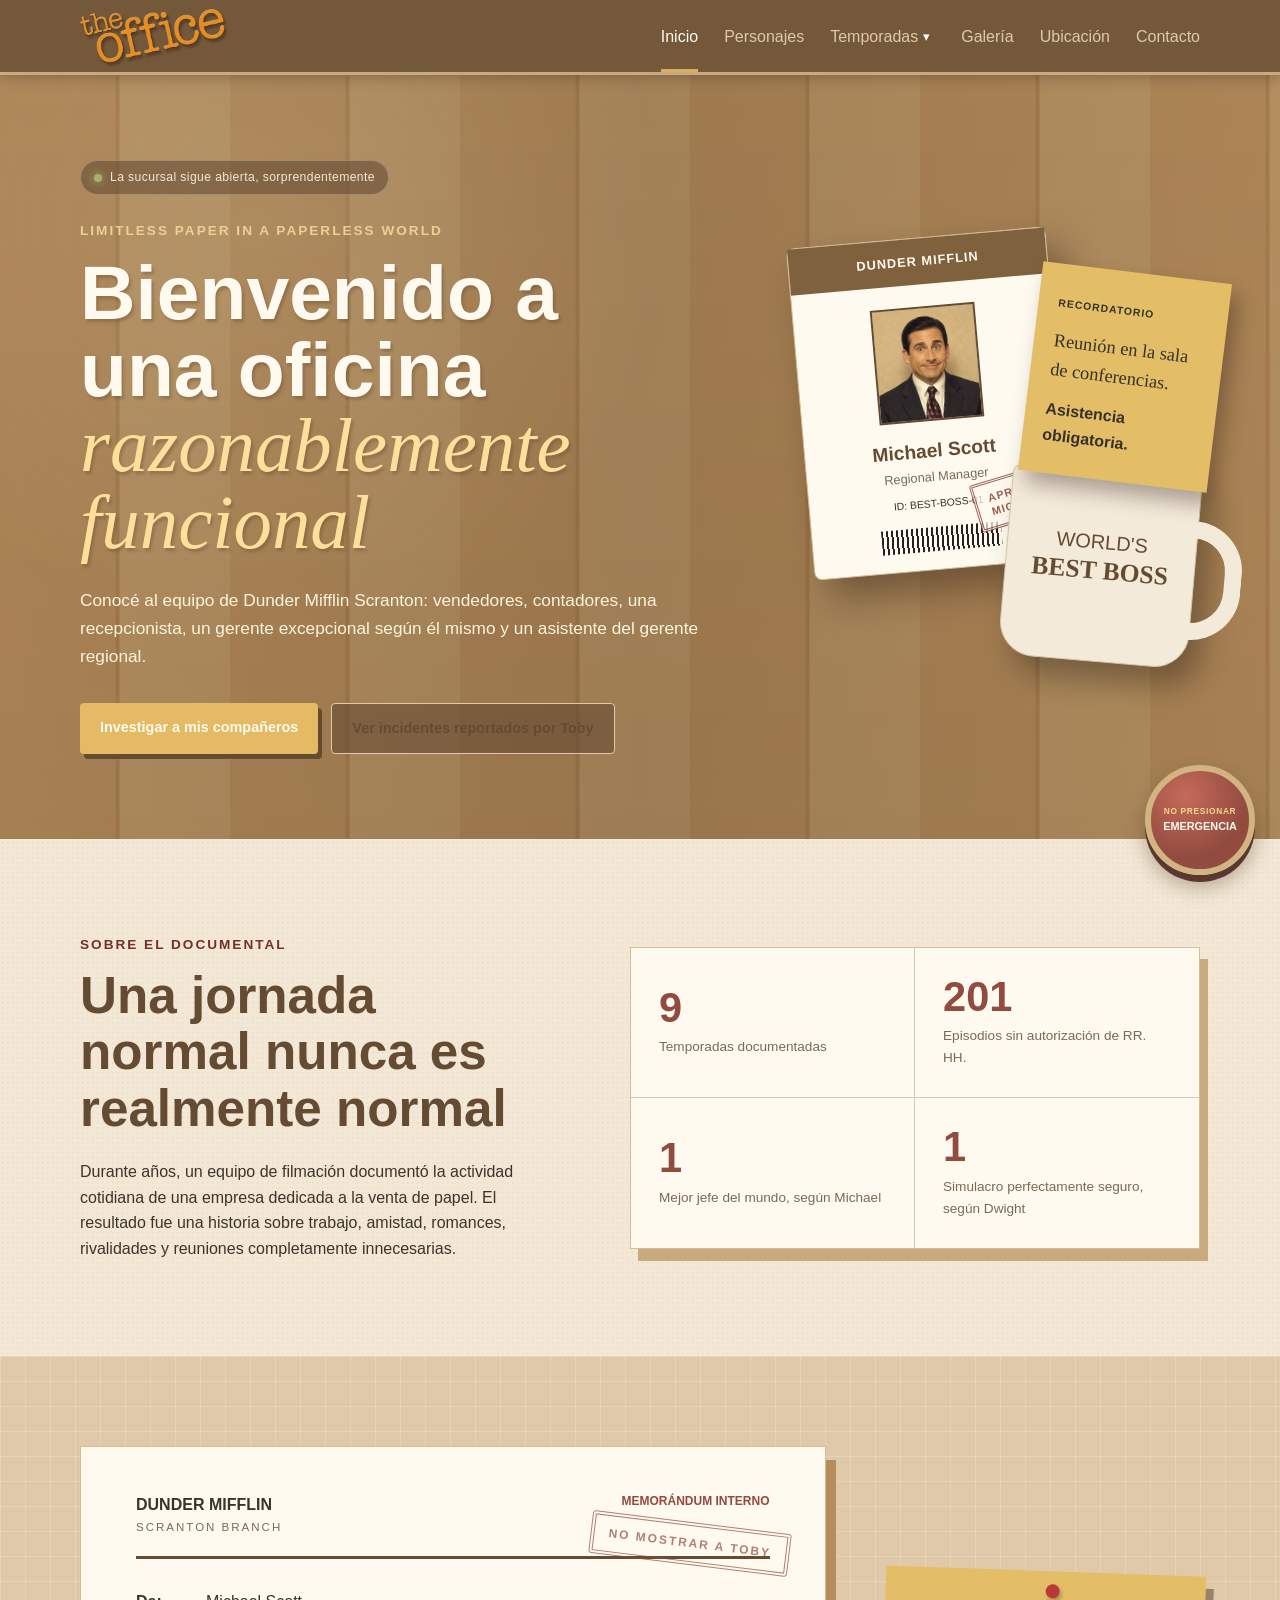
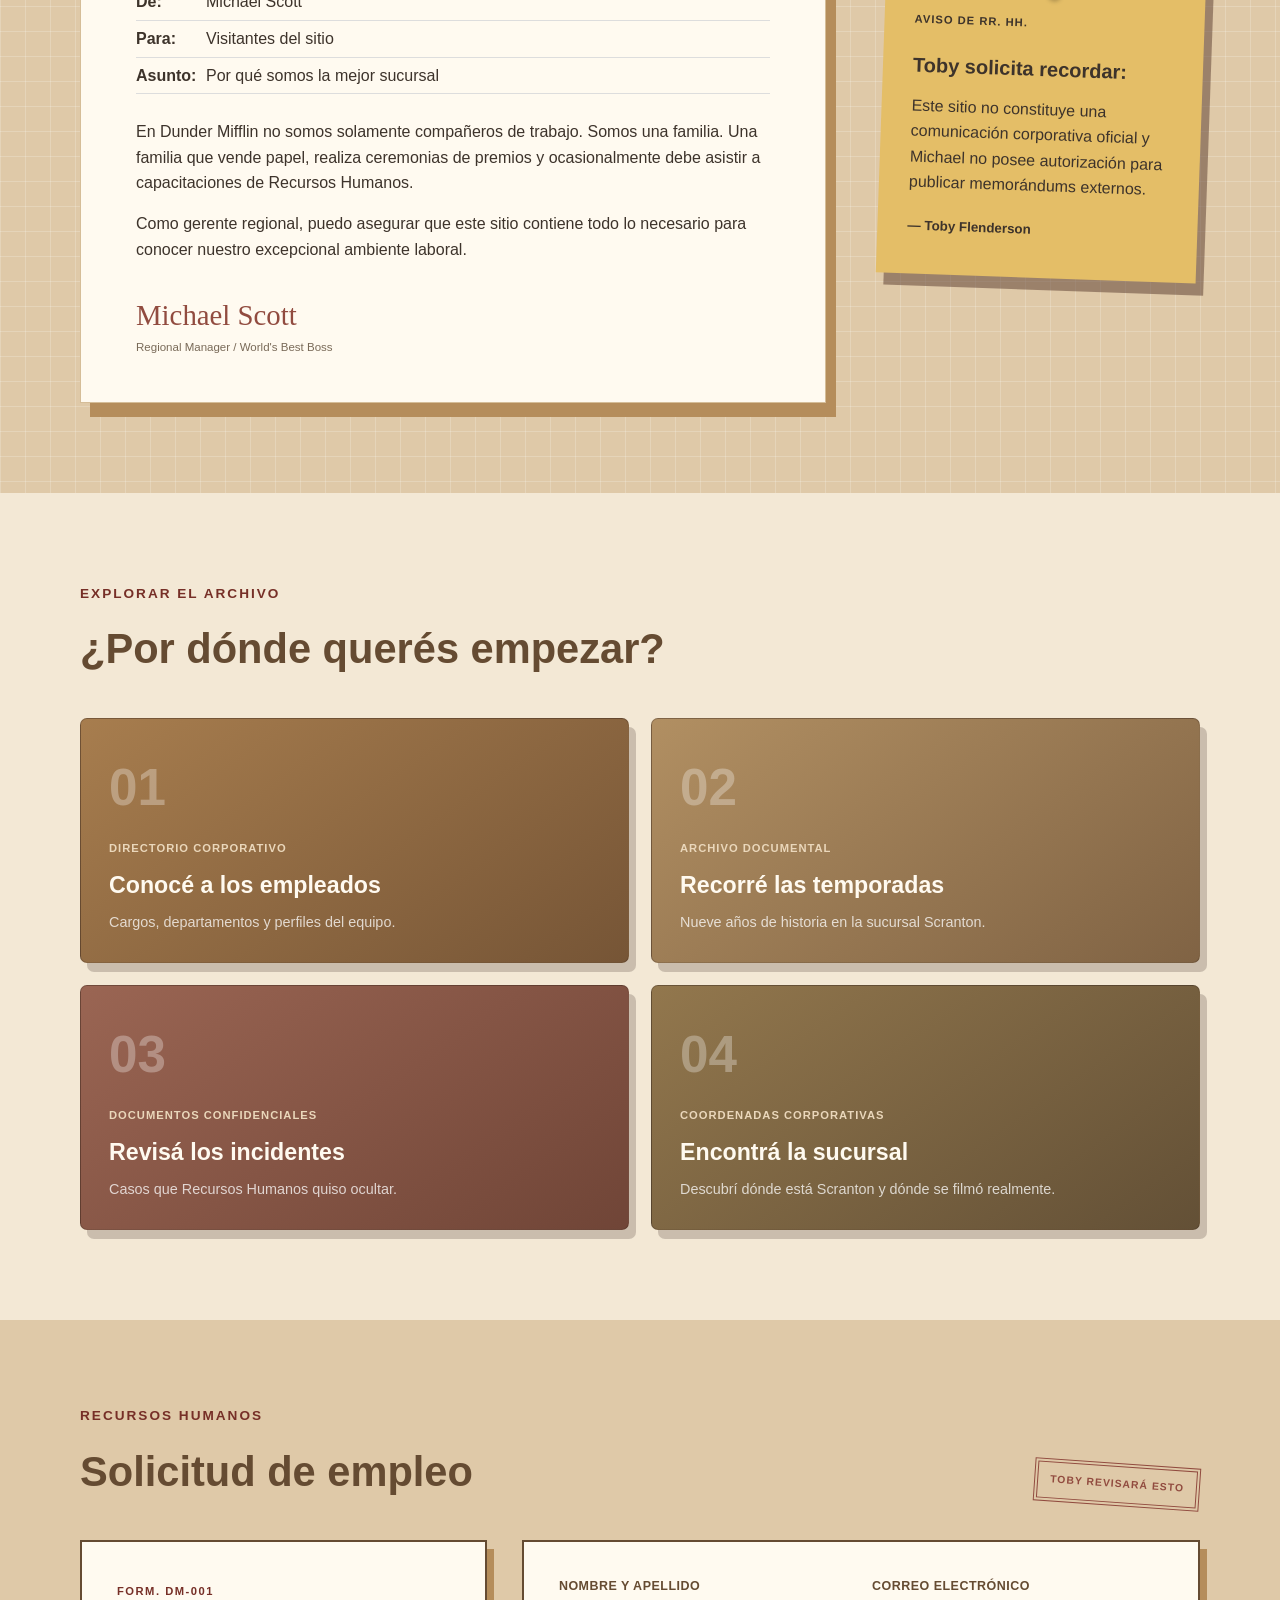
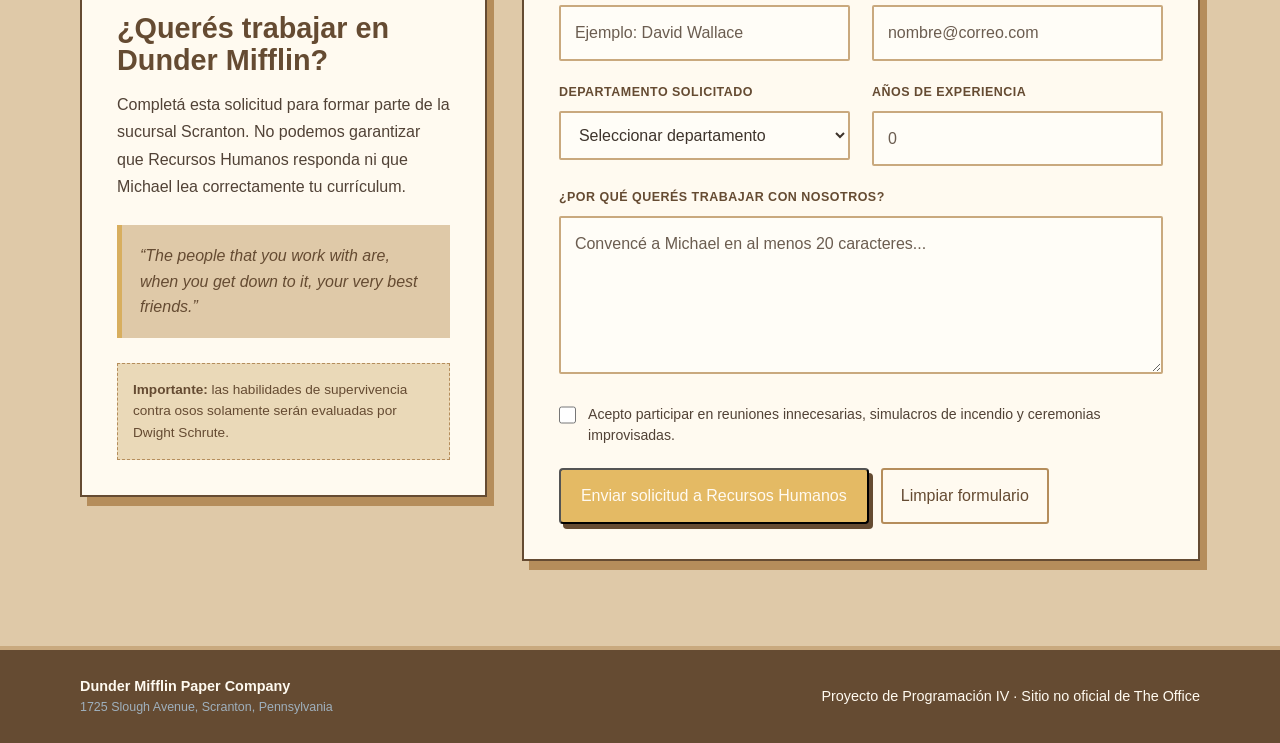
==== commit dba1543c: "Agrego logo de The Office al encabezado" ====
--- a/index.html
+++ b/index.html
@@ -13,9 +13,8 @@
 <body>
     <header class="encabezado">
         <div class="contenedor navegacion">
-            <a href="index.html" class="logo">
-                <span class="logo-principal">DUNDER MIFFLIN</span>
-                <span class="logo-secundario">Paper Company</span>
+            <a href="index.html" class="logo" aria-label="Ir al inicio">
+                <img src="img/logo-the-office.webp" alt="The Office" class="logo-imagen">
             </a>
 
             <button type="button" class="boton-menu" aria-label="Abrir menú de navegación" aria-expanded="false">
--- a/css/styles.css
+++ b/css/styles.css
@@ -3662,4 +3662,29 @@
         font-size: 0.46rem;
         letter-spacing: 0.4px;
     }
+}
+
+/* Logo de The Office */
+
+.logo {
+    flex-shrink: 0;
+    display: flex;
+    align-items: center;
+    text-decoration: none;
+}
+
+.logo-imagen {
+    width: 145px;
+    height: auto;
+    max-height: 54px;
+    display: block;
+    object-fit: contain;
+    filter: drop-shadow(2px 3px 1px rgb(42 30 20 / 40%));
+}
+
+@media (max-width: 480px) {
+    .logo-imagen {
+        width: 120px;
+        max-height: 48px;
+    }
 }
